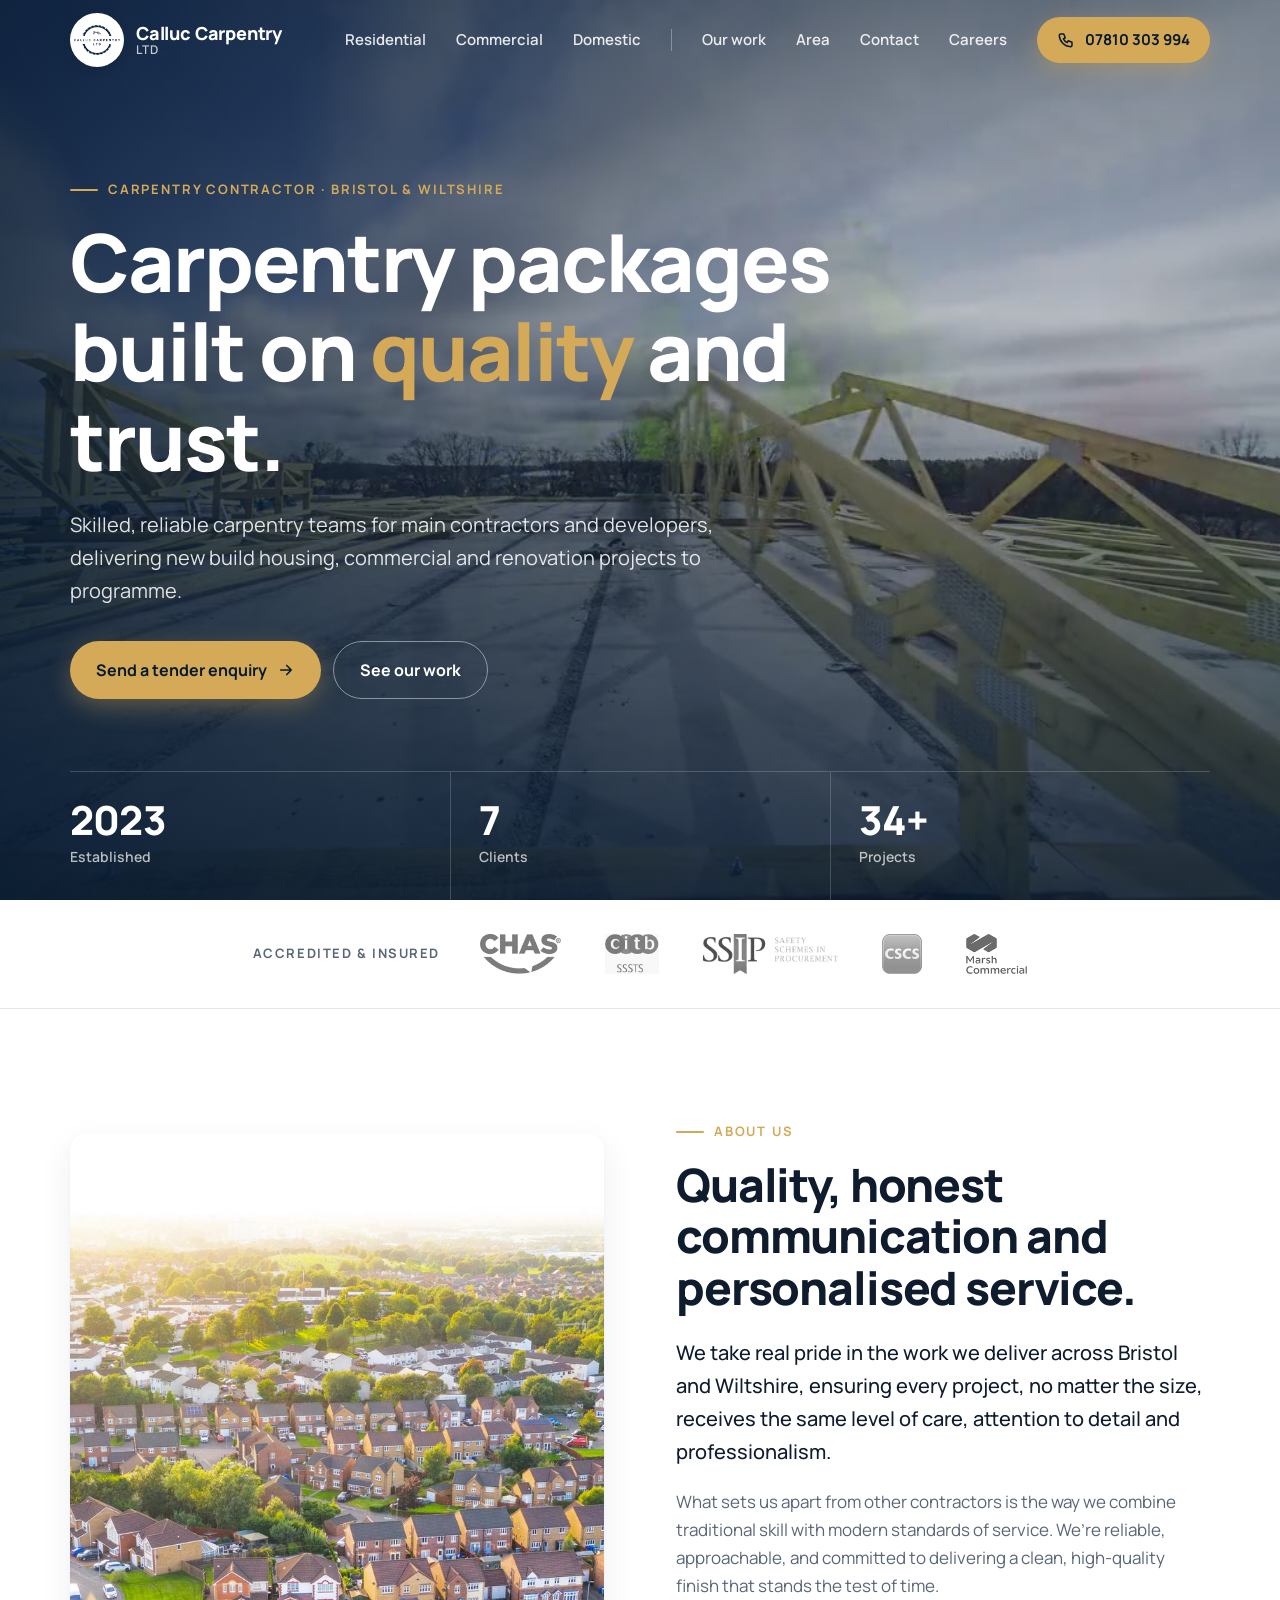
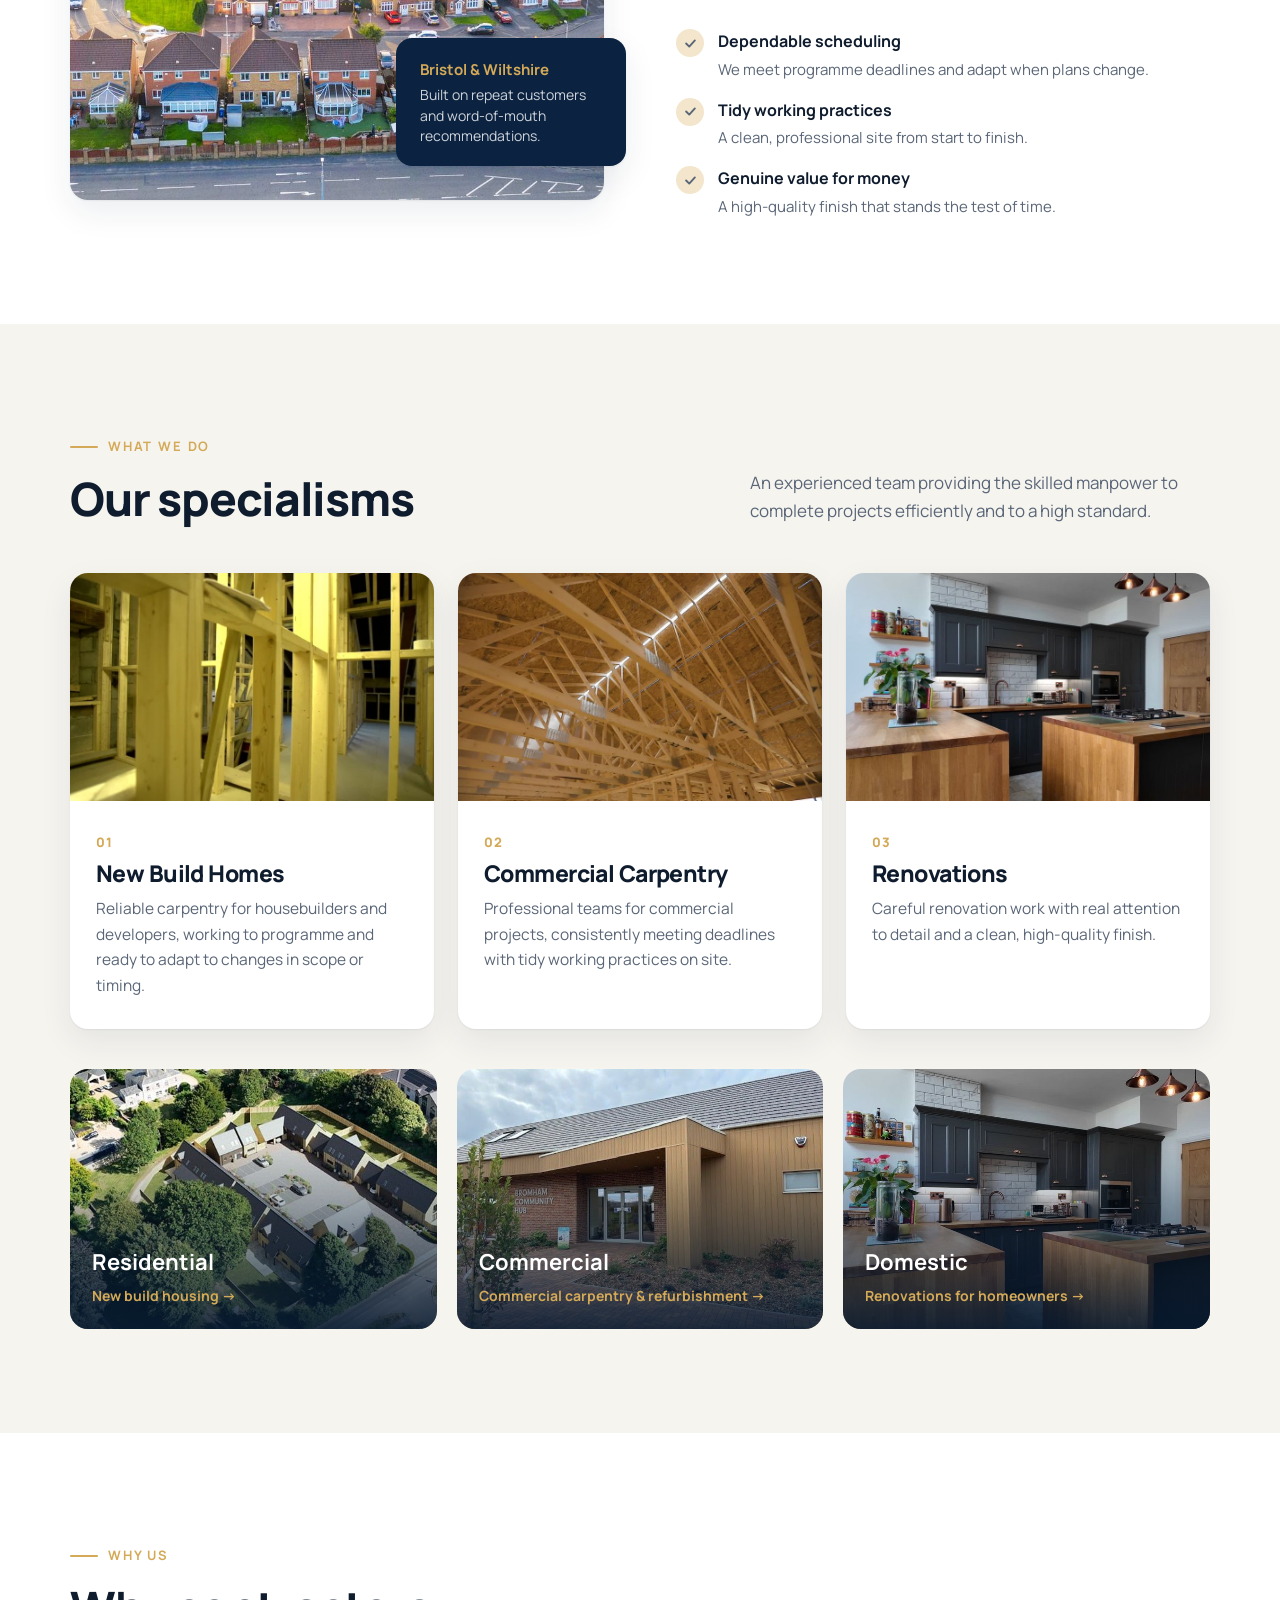
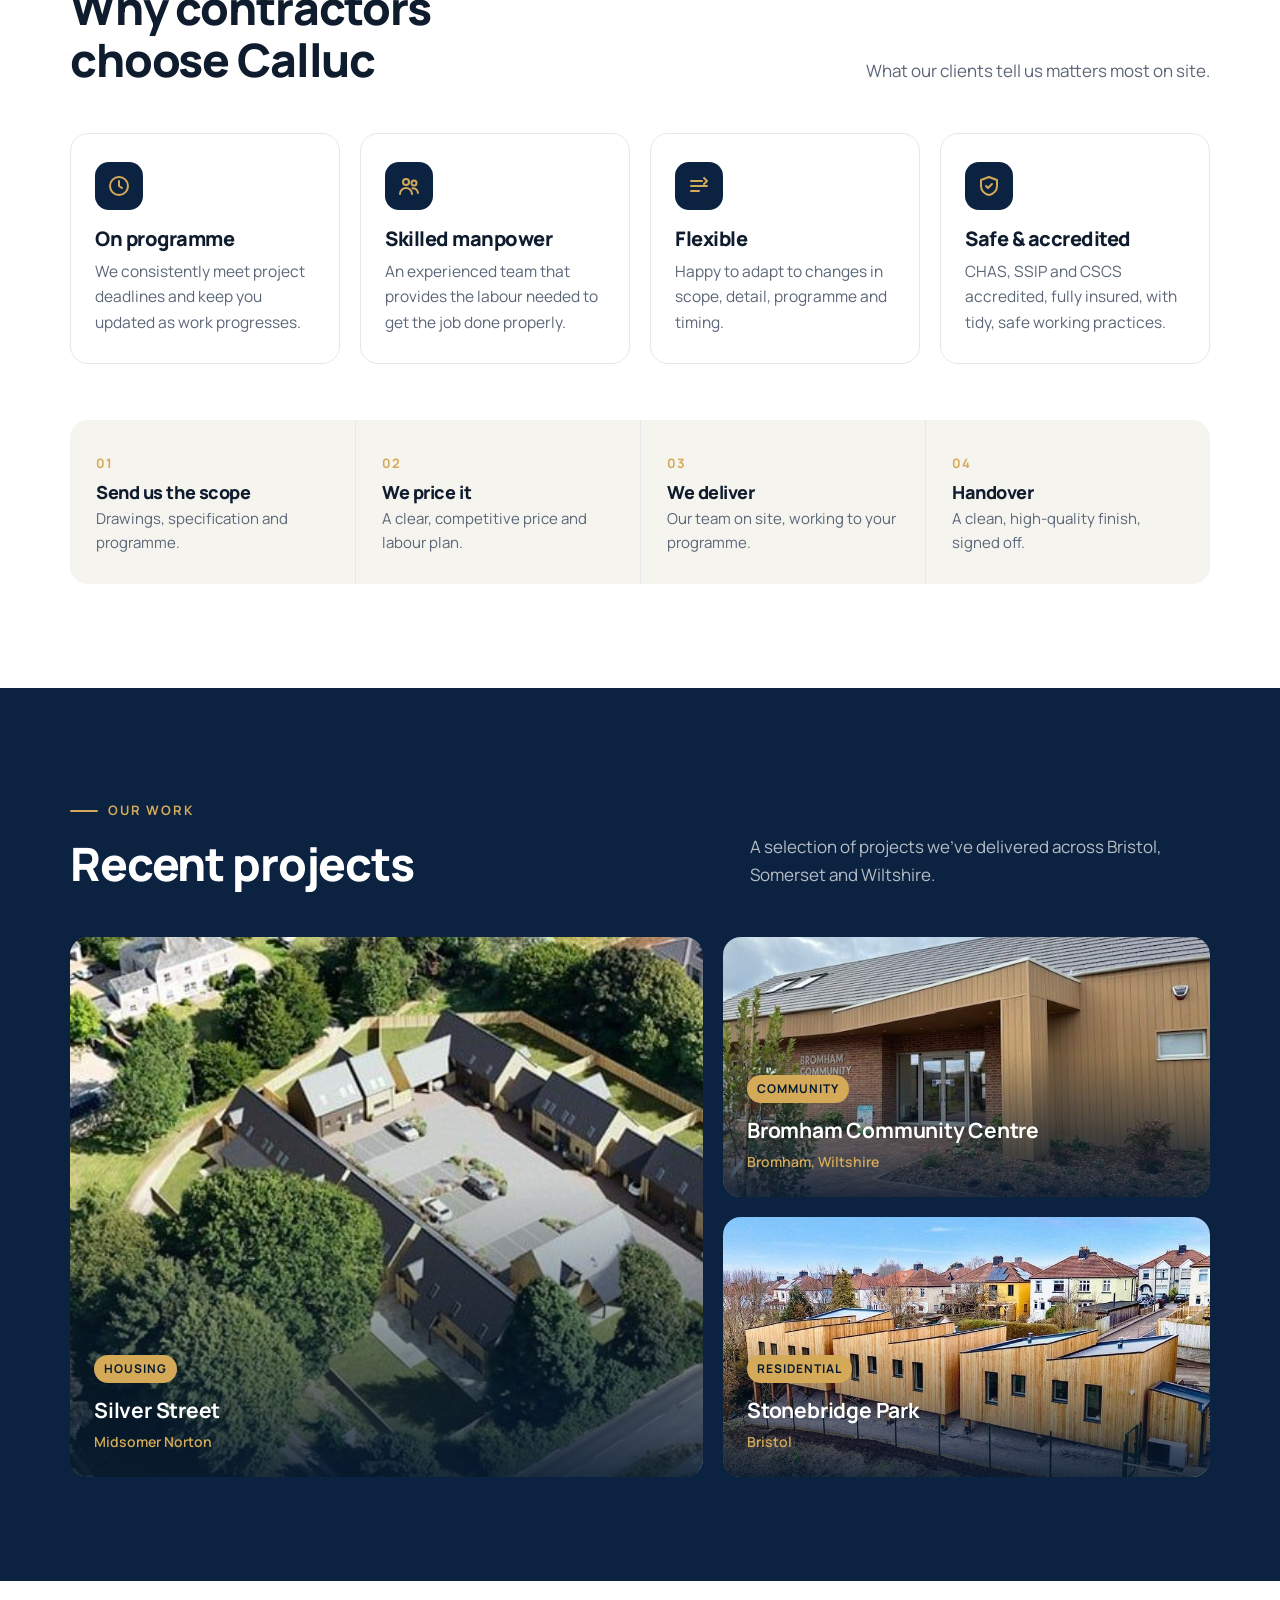
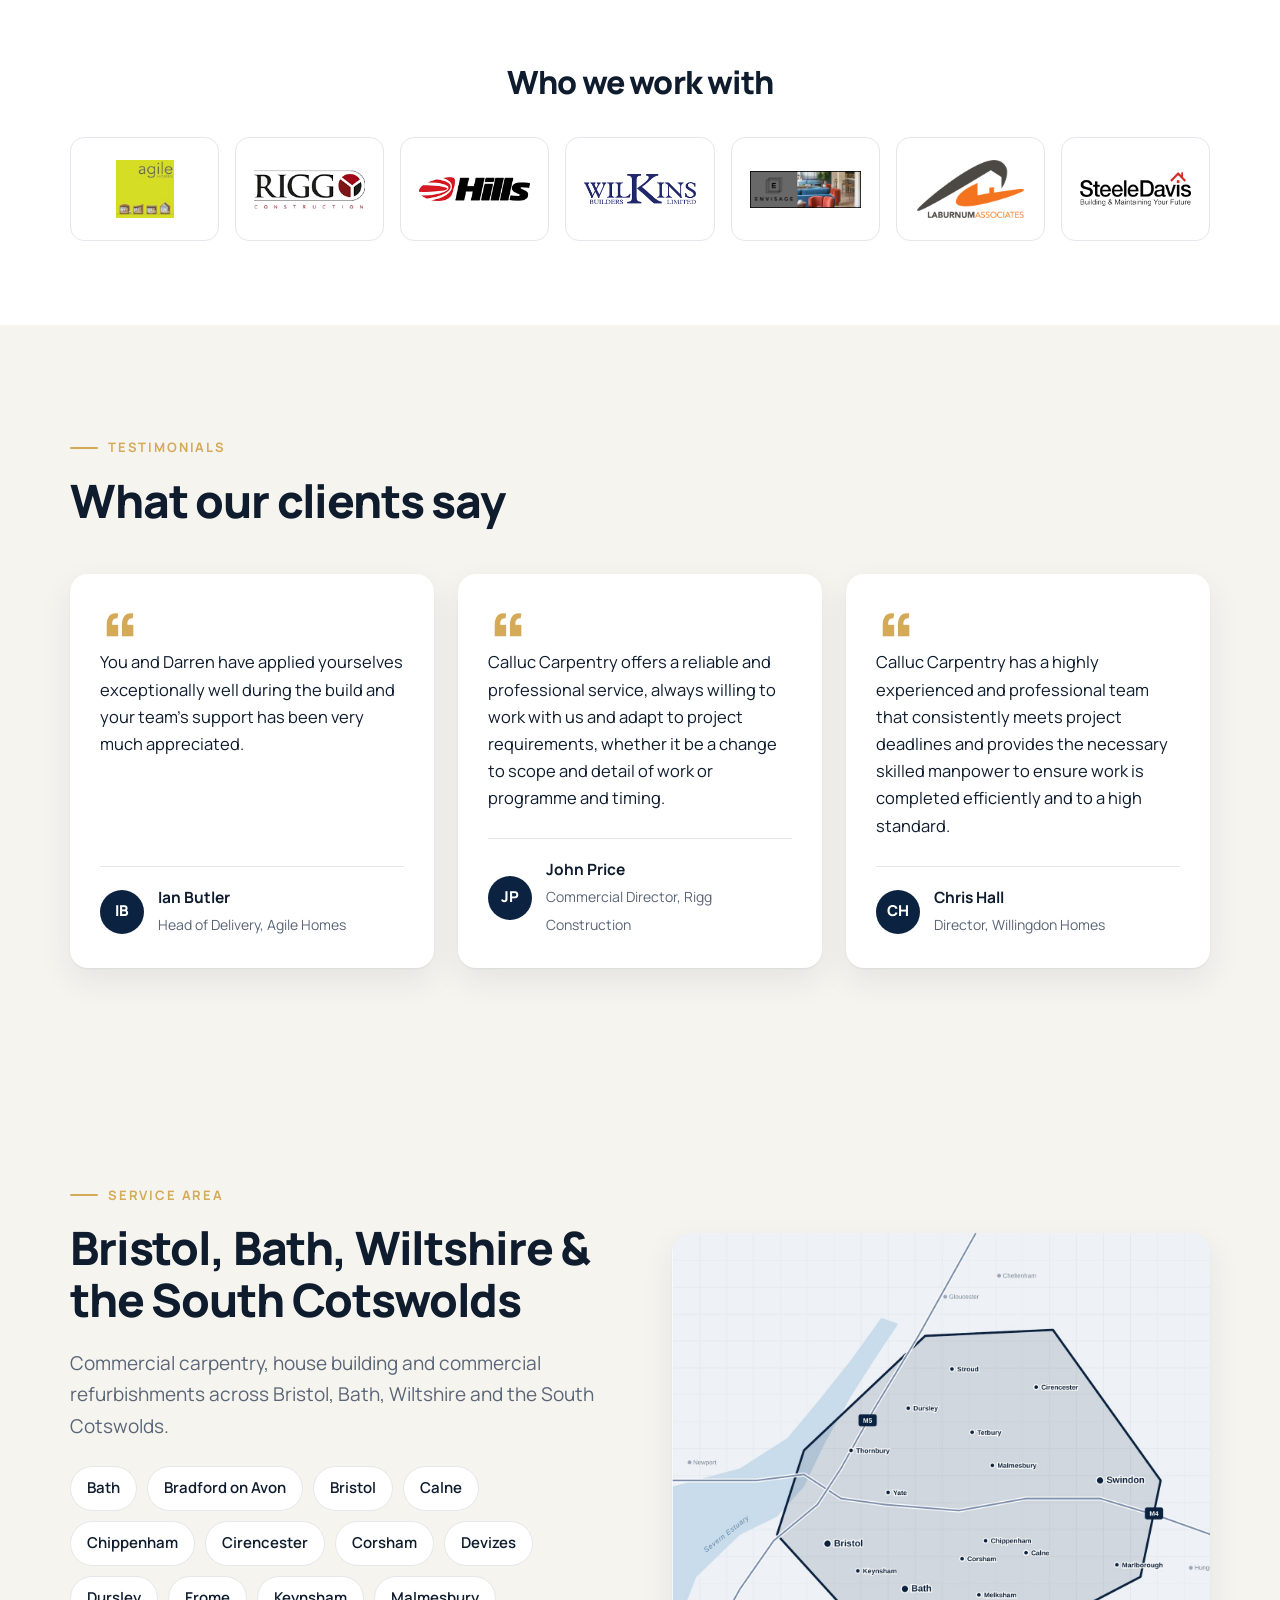
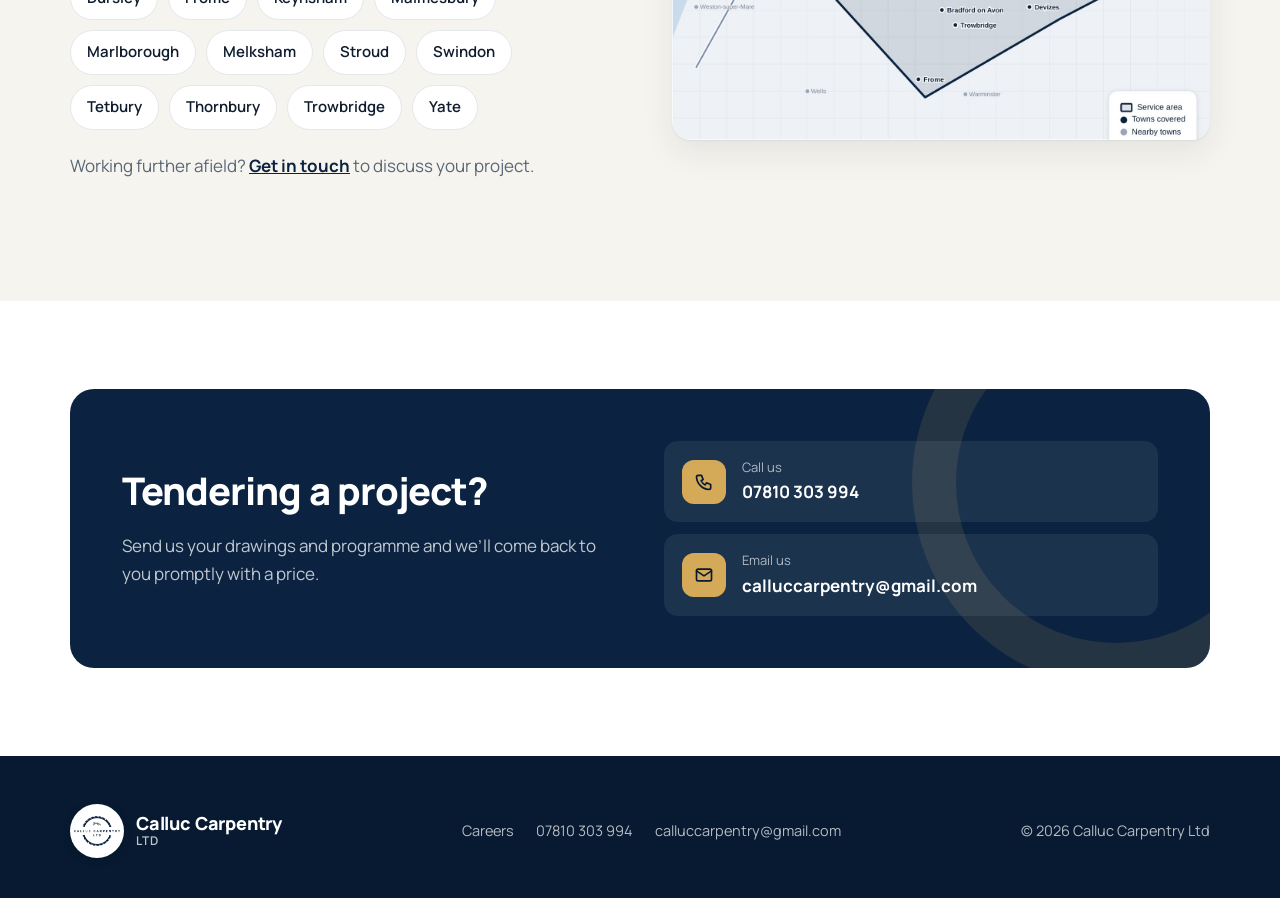
==== preview/index.html @ 4471f982 "Preview: add Careers tab and page with application form - Careers link in the menu and footer of eve" ====
<!doctype html>
<html lang="en-GB">
<head>
  <meta charset="utf-8">
  <meta name="viewport" content="width=device-width, initial-scale=1">
  <title>Calluc Carpentry Ltd | Carpentry Contractor, Bristol &amp; Wiltshire</title>
  <meta name="description" content="Calluc Carpentry Ltd is a carpentry contractor specialising in new build homes, commercial carpentry and renovations across Bristol and Wiltshire. Call 07810 303 994.">
  <meta name="robots" content="noindex">
  <meta name="theme-color" content="#0b2341">
  <meta property="og:title" content="Calluc Carpentry Ltd | Carpentry Contractor, Bristol &amp; Wiltshire">
  <meta property="og:description" content="Carpentry contractor for new build homes, commercial carpentry and renovations across Bristol and Wiltshire.">
  <meta property="og:type" content="website">
  <meta property="og:image" content="https://www.calluccarpentry.com/icons/icon-512.png">
  <link rel="icon" href="../icons/favicon-32.png" sizes="32x32" type="image/png">
  <link rel="icon" href="../icons/icon-192.png" sizes="192x192" type="image/png">
  <link rel="apple-touch-icon" href="../icons/apple-touch-icon.png">
  <link rel="preconnect" href="https://fonts.googleapis.com">
  <link rel="preconnect" href="https://fonts.gstatic.com" crossorigin>
  <link href="https://fonts.googleapis.com/css2?family=Manrope:wght@400;500;600;700;800&display=swap" rel="stylesheet">
  <link rel="preload" as="image" href="img/hero.jpg">
  <link rel="stylesheet" href="site.css">
</head>
<body>

  <header class="site-header" id="header">
    <div class="wrap">
      <a class="brand" href="index.html" aria-label="Calluc Carpentry Ltd, home">
        <span class="brand-badge"><img src="img/logo.png" alt=""></span>
        <span class="brand-name">Calluc Carpentry<small>Ltd</small></span>
      </a>
      <a class="call-mini" href="tel:+447810303994" aria-label="Call 07810 303 994"><svg viewBox="0 0 24 24" fill="none" stroke="currentColor" stroke-width="2" stroke-linecap="round" stroke-linejoin="round"><path d="M5 4h4l2 5-2.5 1.5a11 11 0 0 0 5 5L15 13l5 2v4a2 2 0 0 1-2 2A16 16 0 0 1 3 6a2 2 0 0 1 2-2"/></svg></a>
      <button class="menu-btn" id="menuBtn" aria-label="Open menu" aria-expanded="false" aria-controls="nav">
        <svg width="26" height="26" viewBox="0 0 24 24" fill="none" stroke="currentColor" stroke-width="2" stroke-linecap="round"><path d="M4 7h16M4 12h16M4 17h16"/></svg>
      </button>
      <nav class="nav" id="nav" aria-label="Main">
        <a class="link tab" href="residential.html">Residential</a>
        <a class="link tab" href="commercial.html">Commercial</a>
        <a class="link tab" href="domestic.html">Domestic</a>
        <span class="sep" aria-hidden="true"></span>
        <a class="link" href="#work">Our work</a>
        <a class="link" href="#area">Area</a>
        <a class="link" href="#contact">Contact</a>
        <a class="link" href="careers.html">Careers</a>
        <a class="btn btn-gold" href="tel:+447810303994"><svg viewBox="0 0 24 24" fill="none" stroke="currentColor" stroke-width="2" stroke-linecap="round" stroke-linejoin="round"><path d="M5 4h4l2 5-2.5 1.5a11 11 0 0 0 5 5L15 13l5 2v4a2 2 0 0 1-2 2A16 16 0 0 1 3 6a2 2 0 0 1 2-2"/></svg>07810 303 994</a>
      </nav>
    </div>
  </header>

  <main id="top">
    <section class="hero" aria-label="Introduction">
      <video autoplay muted loop playsinline preload="metadata" poster="img/hero.jpg" aria-hidden="true" id="heroVideo">
        <source src="img/hero.mp4" type="video/mp4">
      </video>
      <div class="wrap">
        <span class="eyebrow">Carpentry contractor · Bristol &amp; Wiltshire</span>
        <h1>Carpentry packages built on <em>quality</em> and trust.</h1>
        <p>Skilled, reliable carpentry teams for main contractors and developers, delivering new build housing, commercial and renovation projects to programme.</p>
        <div class="hero-actions">
          <a class="btn btn-gold" href="mailto:calluccarpentry@gmail.com?subject=Tender%20enquiry">Send a tender enquiry
            <svg viewBox="0 0 24 24" fill="none" stroke="currentColor" stroke-width="2.2" stroke-linecap="round" stroke-linejoin="round"><path d="M5 12h14M13 6l6 6-6 6"/></svg></a>
          <a class="btn btn-outline" href="#work">See our work</a>
        </div>
        <div class="stats">
          <div class="stat"><b>2023</b><span>Established</span></div>
          <div class="stat"><b>7</b><span>Clients</span></div>
          <div class="stat"><b>34+</b><span>Projects</span></div>
        </div>
      </div>
    </section>

    <div class="accred" aria-label="Accreditations">
      <div class="wrap">
        <span class="accred-label">Accredited &amp; insured</span>
        <div class="accred-logos">
          <img src="img/logo-chas.png" alt="CHAS" loading="lazy">
          <img src="img/logo-citb.png" alt="CITB SSSTS" loading="lazy">
          <img src="img/logo-ssip.png" alt="SSIP" loading="lazy">
          <img src="img/logo-cscs.png" alt="CSCS" loading="lazy">
          <img src="img/logo-marsh.png" alt="Marsh Commercial" loading="lazy">
        </div>
      </div>
    </div>

    <section id="about">
      <div class="wrap about-grid">
        <div class="about-media reveal">
          <img src="img/aerial.jpg" alt="" loading="lazy">
          <div class="about-badge"><b>Bristol &amp; Wiltshire</b><span>Built on repeat customers and word-of-mouth recommendations.</span></div>
        </div>
        <div class="about-text reveal">
          <span class="eyebrow">About us</span>
          <h2>Quality, honest communication and personalised service.</h2>
          <p class="big">We take real pride in the work we deliver across Bristol and Wiltshire, ensuring every project, no matter the size, receives the same level of care, attention to detail and professionalism.</p>
          <p>What sets us apart from other contractors is the way we combine traditional skill with modern standards of service. We’re reliable, approachable, and committed to delivering a clean, high-quality finish that stands the test of time.</p>
          <ul class="values">
            <li><span class="tick"><svg viewBox="0 0 24 24" fill="none" stroke="currentColor" stroke-width="3" stroke-linecap="round" stroke-linejoin="round"><path d="m5 12 5 5 9-10"/></svg></span><div><strong>Dependable scheduling</strong><span>We meet programme deadlines and adapt when plans change.</span></div></li>
            <li><span class="tick"><svg viewBox="0 0 24 24" fill="none" stroke="currentColor" stroke-width="3" stroke-linecap="round" stroke-linejoin="round"><path d="m5 12 5 5 9-10"/></svg></span><div><strong>Tidy working practices</strong><span>A clean, professional site from start to finish.</span></div></li>
            <li><span class="tick"><svg viewBox="0 0 24 24" fill="none" stroke="currentColor" stroke-width="3" stroke-linecap="round" stroke-linejoin="round"><path d="m5 12 5 5 9-10"/></svg></span><div><strong>Genuine value for money</strong><span>A high-quality finish that stands the test of time.</span></div></li>
          </ul>
        </div>
      </div>
    </section>

    <section id="services" class="services">
      <div class="wrap">
        <div class="head-row reveal">
          <div><span class="eyebrow">What we do</span><h2>Our specialisms</h2></div>
          <p>An experienced team providing the skilled manpower to complete projects efficiently and to a high standard.</p>
        </div>
        <div class="cards">
          <article class="card reveal">
            <div class="card-img"><img src="img/new-build.jpg" alt="" loading="lazy"></div>
            <div class="card-body"><span class="card-num">01</span><h3>New Build Homes</h3><p>Reliable carpentry for housebuilders and developers, working to programme and ready to adapt to changes in scope or timing.</p></div>
          </article>
          <article class="card reveal">
            <div class="card-img"><img src="img/commercial.jpg" alt="" loading="lazy"></div>
            <div class="card-body"><span class="card-num">02</span><h3>Commercial Carpentry</h3><p>Professional teams for commercial projects, consistently meeting deadlines with tidy working practices on site.</p></div>
          </article>
          <article class="card reveal">
            <div class="card-img"><img src="img/renovation.jpg" alt="" loading="lazy"></div>
            <div class="card-body"><span class="card-num">03</span><h3>Renovations</h3><p>Careful renovation work with real attention to detail and a clean, high-quality finish.</p></div>
          </article>
        </div>

        <div class="sector-cards">
          <a class="sector-card reveal" href="residential.html"><img src="img/silver-street.jpg" alt="" loading="lazy"><div><b>Residential</b><span>New build housing →</span></div></a>
          <a class="sector-card reveal" href="commercial.html"><img src="img/bromham.jpg" alt="" loading="lazy"><div><b>Commercial</b><span>Commercial carpentry &amp; refurbishment →</span></div></a>
          <a class="sector-card reveal" href="domestic.html"><img src="img/renovation.jpg" alt="" loading="lazy"><div><b>Domestic</b><span>Renovations for homeowners →</span></div></a>
        </div>
      </div>
    </section>

    <section id="why" class="why">
      <div class="wrap">
        <div class="head-row reveal">
          <div><span class="eyebrow">Why us</span><h2>Why contractors choose Calluc</h2></div>
          <p>What our clients tell us matters most on site.</p>
        </div>
        <div class="why-grid">
          <div class="why-item reveal"><span class="why-ico"><svg viewBox="0 0 24 24" fill="none" stroke="currentColor" stroke-width="2" stroke-linecap="round" stroke-linejoin="round"><circle cx="12" cy="12" r="9"/><path d="M12 7v5l3 2"/></svg></span><h3>On programme</h3><p>We consistently meet project deadlines and keep you updated as work progresses.</p></div>
          <div class="why-item reveal"><span class="why-ico"><svg viewBox="0 0 24 24" fill="none" stroke="currentColor" stroke-width="2" stroke-linecap="round" stroke-linejoin="round"><circle cx="9" cy="8" r="3"/><path d="M3 20a6 6 0 0 1 12 0"/><circle cx="17" cy="9" r="2.5"/><path d="M15.5 14.2A5 5 0 0 1 21 19"/></svg></span><h3>Skilled manpower</h3><p>An experienced team that provides the labour needed to get the job done properly.</p></div>
          <div class="why-item reveal"><span class="why-ico"><svg viewBox="0 0 24 24" fill="none" stroke="currentColor" stroke-width="2" stroke-linecap="round" stroke-linejoin="round"><path d="M4 7h11M4 12h16M4 17h8"/><path d="m17 4 3 3-3 3"/></svg></span><h3>Flexible</h3><p>Happy to adapt to changes in scope, detail, programme and timing.</p></div>
          <div class="why-item reveal"><span class="why-ico"><svg viewBox="0 0 24 24" fill="none" stroke="currentColor" stroke-width="2" stroke-linecap="round" stroke-linejoin="round"><path d="M12 3 4 6v6c0 4.5 3.4 8.2 8 9 4.6-.8 8-4.5 8-9V6z"/><path d="m9 12 2 2 4-4"/></svg></span><h3>Safe &amp; accredited</h3><p>CHAS, SSIP and CSCS accredited, fully insured, with tidy, safe working practices.</p></div>
        </div>
        <div class="steps reveal">
          <div class="step"><b>01</b><h3>Send us the scope</h3><p>Drawings, specification and programme.</p></div>
          <div class="step"><b>02</b><h3>We price it</h3><p>A clear, competitive price and labour plan.</p></div>
          <div class="step"><b>03</b><h3>We deliver</h3><p>Our team on site, working to your programme.</p></div>
          <div class="step"><b>04</b><h3>Handover</h3><p>A clean, high-quality finish, signed off.</p></div>
        </div>
      </div>
    </section>

    <section id="work" class="work">
      <div class="wrap">
        <div class="head-row reveal">
          <div><span class="eyebrow">Our work</span><h2>Recent projects</h2></div>
          <p>A selection of projects we’ve delivered across Bristol, Somerset and Wiltshire.</p>
        </div>
        <div class="projects">
          <figure class="project reveal"><img src="img/silver-street.jpg" alt="" loading="lazy"><figcaption><em class="tag">Housing</em><b>Silver Street</b><span>Midsomer Norton</span></figcaption></figure>
          <figure class="project reveal"><img src="img/bromham.jpg" alt="" loading="lazy"><figcaption><em class="tag">Community</em><b>Bromham Community Centre</b><span>Bromham, Wiltshire</span></figcaption></figure>
          <figure class="project reveal"><img src="img/stonebridge.jpg" alt="" loading="lazy"><figcaption><em class="tag">Residential</em><b>Stonebridge Park</b><span>Bristol</span></figcaption></figure>
        </div>
      </div>
    </section>

    <section class="clients" aria-labelledby="clients-h">
      <div class="wrap">
        <h2 id="clients-h" class="reveal">Who we work with</h2>
        <div class="client-grid reveal">
          <div class="client"><img src="img/logo-agile.png" alt="Agile Homes" loading="lazy"></div>
          <div class="client"><img src="img/logo-rigg.png" alt="Rigg Construction" loading="lazy"></div>
          <div class="client"><img src="img/logo-hills.png" alt="Hills" loading="lazy"></div>
          <div class="client"><img src="img/logo-wilkins.png" alt="Wilkins Builders" loading="lazy"></div>
          <div class="client"><img src="img/logo-envisage.png" alt="Envisage" loading="lazy"></div>
          <div class="client"><img src="img/logo-laburnum.png" alt="Laburnum Associates" loading="lazy"></div>
          <div class="client"><img src="img/logo-steeledavis.png" alt="SteeleDavis" loading="lazy"></div>
        </div>
      </div>
    </section>

    <section id="testimonials" class="testimonials">
      <div class="wrap">
        <div class="head-row reveal">
          <div><span class="eyebrow">Testimonials</span><h2>What our clients say</h2></div>
        </div>
        <div class="quotes">
          <figure class="quote reveal">
            <blockquote>You and Darren have applied yourselves exceptionally well during the build and your team’s support has been very much appreciated.</blockquote>
            <figcaption><span class="avatar">IB</span><div><b>Ian Butler</b><span>Head of Delivery, Agile Homes</span></div></figcaption>
          </figure>
          <figure class="quote reveal">
            <blockquote>Calluc Carpentry offers a reliable and professional service, always willing to work with us and adapt to project requirements, whether it be a change to scope and detail of work or programme and timing.</blockquote>
            <figcaption><span class="avatar">JP</span><div><b>John Price</b><span>Commercial Director, Rigg Construction</span></div></figcaption>
          </figure>
          <figure class="quote reveal">
            <blockquote>Calluc Carpentry has a highly experienced and professional team that consistently meets project deadlines and provides the necessary skilled manpower to ensure work is completed efficiently and to a high standard.</blockquote>
            <figcaption><span class="avatar">CH</span><div><b>Chris Hall</b><span>Director, Willingdon Homes</span></div></figcaption>
          </figure>
        </div>
      </div>
    </section>

    <section id="area" class="area">
      <div class="wrap area-grid">
        <div class="reveal">
          <span class="eyebrow">Service area</span>
          <h2>Bristol, Bath, Wiltshire &amp; the South Cotswolds</h2>
          <p class="lead">Commercial carpentry, house building and commercial refurbishments across Bristol, Bath, Wiltshire and the South Cotswolds.</p>
          <div class="towns">
            <span>Bath</span><span>Bradford on Avon</span><span>Bristol</span><span>Calne</span><span>Chippenham</span><span>Cirencester</span><span>Corsham</span><span>Devizes</span><span>Dursley</span><span>Frome</span><span>Keynsham</span><span>Malmesbury</span><span>Marlborough</span><span>Melksham</span><span>Stroud</span><span>Swindon</span><span>Tetbury</span><span>Thornbury</span><span>Trowbridge</span><span>Yate</span>
          </div>
          <p class="afield">Working further afield? <a href="#contact">Get in touch</a> to discuss your project.</p>
        </div>
        <figure class="area-map reveal">
          <img src="img/service-area-map.jpg" alt="Map of the Calluc Carpentry service area, covering Bristol, Bath, Swindon, Stroud, Cirencester, Chippenham, Trowbridge, Frome and the towns in between" loading="lazy" width="1400" height="1320">
        </figure>
      </div>
    </section>

    <section id="contact" class="contact">
      <div class="wrap">
        <div class="contact-card contact-wide reveal">
          <h3>Tendering a project?</h3>
          <p>Send us your drawings and programme and we’ll come back to you promptly with a price.</p>
          <ul class="contact-list">
            <li><a href="tel:+447810303994"><span class="ico"><svg viewBox="0 0 24 24" fill="none" stroke="currentColor" stroke-width="2" stroke-linecap="round" stroke-linejoin="round"><path d="M5 4h4l2 5-2.5 1.5a11 11 0 0 0 5 5L15 13l5 2v4a2 2 0 0 1-2 2A16 16 0 0 1 3 6a2 2 0 0 1 2-2"/></svg></span><span><small>Call us</small><b>07810 303 994</b></span></a></li>
            <li><a href="mailto:calluccarpentry@gmail.com?subject=Tender%20enquiry"><span class="ico"><svg viewBox="0 0 24 24" fill="none" stroke="currentColor" stroke-width="2" stroke-linecap="round" stroke-linejoin="round"><rect x="3" y="5" width="18" height="14" rx="2"/><path d="m3 7 9 6 9-6"/></svg></span><span><small>Email us</small><b>calluccarpentry@gmail.com</b></span></a></li>
          </ul>
        </div>
      </div>
    </section>
  </main>

  <footer>
    <div class="wrap">
      <a class="brand" href="#top"><span class="brand-badge"><img src="img/logo.png" alt=""></span><span class="brand-name">Calluc Carpentry<small>Ltd</small></span></a>
      <div class="foot-links">
        <a href="careers.html">Careers</a>
        <a href="tel:+447810303994">07810 303 994</a>
        <a href="mailto:calluccarpentry@gmail.com">calluccarpentry@gmail.com</a>
      </div>
      <span>© <span id="yr">2026</span> Calluc Carpentry Ltd</span>
    </div>
  </footer>

  <div class="mobile-bar" id="mobileBar">
    <a class="btn btn-gold" href="tel:+447810303994">Call us</a>
    <a class="btn btn-navy" href="mailto:calluccarpentry@gmail.com?subject=Project%20enquiry">Email us</a>
  </div>

  <script src="site.js"></script>
</body>
</html>
---- preview/site.css ----
:root {
  --navy: #0b2341;
  --navy-2: #12325a;
  --navy-deep: #071a31;
  --gold: #d4a957;
  --gold-soft: #f3e6cc;
  --ink: #0f1c2e;
  --muted: #5a6677;
  --line: #e4e7ec;
  --bg: #ffffff;
  --bg-soft: #f6f4ef;
  --radius: 18px;
  --wrap: 1180px;
  --shadow: 0 1px 2px rgba(11,35,65,.06), 0 12px 32px rgba(11,35,65,.08);
}
* { box-sizing: border-box; }
html { scroll-behavior: smooth; scroll-padding-top: 84px; }
body {
  margin: 0; background: var(--bg); color: var(--ink);
  font: 17px/1.65 Manrope, system-ui, -apple-system, "Segoe UI", Roboto, sans-serif;
  -webkit-font-smoothing: antialiased;
}
img, video { max-width: 100%; display: block; }
a { color: inherit; }
h1, h2, h3 { line-height: 1.12; letter-spacing: -.025em; margin: 0 0 .5em; font-weight: 800; }
h2 { font-size: clamp(30px, 4.2vw, 46px); }
p { margin: 0 0 1em; }
.wrap { max-width: var(--wrap); margin: 0 auto; padding: 0 20px; }
.eyebrow { display: inline-flex; align-items: center; gap: 10px; font-size: 13px; font-weight: 700; letter-spacing: .14em; text-transform: uppercase; color: var(--gold); margin-bottom: 16px; }
.eyebrow::before { content: ""; width: 28px; height: 2px; background: currentColor; border-radius: 2px; }
section { padding: 104px 0; }
.lead { font-size: 19px; color: var(--muted); max-width: 60ch; }

.btn { display: inline-flex; align-items: center; gap: 10px; padding: 15px 26px; border-radius: 999px; font-weight: 700; font-size: 16px; text-decoration: none; transition: transform .15s ease, background .15s ease, box-shadow .15s ease; white-space: nowrap; }
.btn:hover { transform: translateY(-2px); }
.btn-gold { background: var(--gold); color: var(--navy-deep); box-shadow: 0 8px 24px rgba(212,169,87,.35); }
.btn-gold:hover { background: #e0b766; }
.btn-outline { color: #fff; border: 1.5px solid rgba(255,255,255,.45); }
.btn-outline:hover { background: rgba(255,255,255,.1); }
.btn-navy { background: var(--navy); color: #fff; }
.btn-navy:hover { background: var(--navy-2); }
.btn svg { width: 18px; height: 18px; flex: none; }

/* Header */
.site-header { position: fixed; inset: 0 0 auto; z-index: 50; transition: background .25s ease, box-shadow .25s ease; }
.site-header .wrap { display: flex; align-items: center; justify-content: space-between; gap: 20px; height: 80px; }
.brand { display: flex; align-items: center; gap: 12px; text-decoration: none; }
.brand-badge { width: 54px; height: 54px; border-radius: 50%; background: #fff; display: grid; place-items: center; box-shadow: 0 2px 10px rgba(0,0,0,.12); flex: none; }
.brand-badge img { width: 46px; }
.brand-name { font-weight: 800; font-size: 18px; letter-spacing: -.01em; color: #fff; line-height: 1.1; transition: color .25s; }
.brand-name small { display: block; font-size: 12px; font-weight: 600; letter-spacing: .08em; text-transform: uppercase; opacity: .75; }
.nav { display: flex; align-items: center; gap: 30px; }
.nav a.link { color: rgba(255,255,255,.88); text-decoration: none; font-weight: 600; font-size: 15px; transition: color .2s; }
.nav a.link:hover { color: var(--gold); }
.nav .btn { padding: 11px 20px; font-size: 15px; }
.site-header.scrolled { background: rgba(255,255,255,.96); backdrop-filter: blur(10px); box-shadow: 0 1px 0 var(--line), 0 6px 24px rgba(11,35,65,.06); }
.site-header.scrolled .brand-name { color: var(--navy); }
.site-header.scrolled .nav a.link { color: var(--ink); }
.site-header.scrolled .nav a.link:hover { color: var(--gold); }
.site-header.scrolled .brand-badge { box-shadow: none; border: 1px solid var(--line); }
.menu-btn { display: none; background: none; border: 0; padding: 8px; color: #fff; cursor: pointer; }
.site-header.scrolled .menu-btn { color: var(--navy); }
.call-mini { display: none; }
@media (max-width: 900px) {
  .nav { position: fixed; inset: 80px 0 auto; flex-direction: column; align-items: stretch; gap: 0; background: #fff; padding: 8px 20px 24px; box-shadow: 0 20px 40px rgba(11,35,65,.15); transform: translateY(-12px); opacity: 0; pointer-events: none; transition: .2s ease; }
  .nav.open { transform: none; opacity: 1; pointer-events: auto; }
  .nav a.link { color: var(--ink) !important; padding: 14px 0; border-bottom: 1px solid var(--line); font-size: 17px; }
  .nav .btn { margin-top: 16px; justify-content: center; }
  .menu-btn { display: block; }
  .call-mini { display: grid; place-items: center; width: 44px; height: 44px; border-radius: 50%; background: var(--gold); color: var(--navy-deep); margin-left: auto; }
  .call-mini svg { width: 20px; height: 20px; }
  .site-header .wrap { gap: 10px; }
}

/* Hero */
.hero { position: relative; min-height: 100svh; display: flex; flex-direction: column; justify-content: flex-end; color: #fff; padding: 140px 0 0; overflow: hidden; background: var(--navy-deep) url(img/hero.jpg) center/cover; }
.hero video { position: absolute; inset: 0; width: 100%; height: 100%; object-fit: cover; }
.hero::after { content: ""; position: absolute; inset: 0; background:
  linear-gradient(180deg, rgba(7,26,49,.55) 0%, rgba(7,26,49,.25) 35%, rgba(7,26,49,.85) 100%),
  linear-gradient(90deg, rgba(7,26,49,.75) 0%, rgba(7,26,49,0) 70%); }
.hero .wrap { position: relative; z-index: 1; width: 100%; }
.hero h1 { font-size: clamp(40px, 6.6vw, 80px); max-width: 15ch; margin-bottom: 22px; }
.hero h1 em { font-style: normal; color: var(--gold); }
.hero p { font-size: clamp(17px, 1.6vw, 20px); color: rgba(255,255,255,.86); max-width: 54ch; }
.hero-actions { display: flex; flex-wrap: wrap; gap: 12px; margin: 34px 0 72px; }
.stats { display: grid; grid-template-columns: repeat(3, 1fr); border-top: 1px solid rgba(255,255,255,.18); }
.stat { padding: 26px 0 30px; }
.stat + .stat { padding-left: 28px; border-left: 1px solid rgba(255,255,255,.18); }
.stat b { display: block; font-size: clamp(28px, 3.6vw, 40px); font-weight: 800; letter-spacing: -.02em; color: #fff; line-height: 1.1; }
.stat span { font-size: 14px; color: rgba(255,255,255,.7); font-weight: 600; }
@media (max-width: 560px) { .stat + .stat { padding-left: 14px; } .hero-actions .btn { flex: 1 1 100%; justify-content: center; } }

/* Accreditations */
.accred { padding: 34px 0; border-bottom: 1px solid var(--line); }
.accred .wrap { display: flex; align-items: center; gap: 40px; flex-wrap: wrap; justify-content: center; }
.accred-label { font-size: 13px; font-weight: 700; letter-spacing: .12em; text-transform: uppercase; color: var(--muted); }
.accred-logos { display: flex; align-items: center; gap: 44px; flex-wrap: wrap; justify-content: center; }
.accred-logos img { height: 40px; width: auto; object-fit: contain; filter: grayscale(1); opacity: .7; transition: .2s; }
.accred-logos img:hover { filter: none; opacity: 1; }
@media (max-width: 560px) { .accred-logos { gap: 26px; } .accred-logos img { height: 32px; } }

/* About */
.about-grid { display: grid; grid-template-columns: 1fr 1fr; gap: 72px; align-items: center; }
.about-media { position: relative; }
.about-media img { border-radius: var(--radius); aspect-ratio: 4/5; object-fit: cover; object-position: 50% 85%; width: 100%; box-shadow: var(--shadow); }
.about-badge { position: absolute; right: -22px; bottom: 34px; background: var(--navy); color: #fff; border-radius: 16px; padding: 20px 24px; box-shadow: var(--shadow); max-width: 230px; }
.about-badge b { display: block; font-size: 15px; color: var(--gold); margin-bottom: 2px; }
.about-badge span { font-size: 14px; color: rgba(255,255,255,.8); line-height: 1.45; display: block; }
.about-text p { color: var(--muted); }
.about-text p.big { font-size: 20px; color: var(--ink); font-weight: 500; }
.values { list-style: none; padding: 0; margin: 28px 0 0; display: grid; gap: 14px; }
.values li { display: flex; gap: 14px; align-items: flex-start; }
.tick { width: 28px; height: 28px; flex: none; border-radius: 50%; background: var(--gold-soft); color: #9a7224; display: grid; place-items: center; margin-top: 1px; }
.tick svg { width: 15px; height: 15px; }
.values strong { display: block; font-size: 16px; }
.values span { color: var(--muted); font-size: 15px; }
@media (max-width: 900px) { .about-grid { grid-template-columns: 1fr; gap: 44px; } .about-media img { aspect-ratio: 4/3; } .about-badge { right: 14px; bottom: 14px; } }

/* Services */
.services { background: var(--bg-soft); }
.head-row { display: flex; justify-content: space-between; align-items: flex-end; gap: 24px; flex-wrap: wrap; margin-bottom: 48px; }
.head-row h2 { margin: 0; max-width: 16ch; }
.head-row p { color: var(--muted); max-width: 46ch; margin: 0; }
.cards { display: grid; grid-template-columns: repeat(3, 1fr); gap: 24px; }
.card { background: #fff; border-radius: var(--radius); overflow: hidden; box-shadow: var(--shadow); display: flex; flex-direction: column; transition: transform .2s ease; }
.card:hover { transform: translateY(-4px); }
.card-img { aspect-ratio: 16/10; overflow: hidden; }
.card-img img { width: 100%; height: 100%; object-fit: cover; transition: transform .5s ease; }
.card:hover .card-img img { transform: scale(1.05); }
.card-body { padding: 26px 26px 30px; }
.card-num { font-size: 13px; font-weight: 800; color: var(--gold); letter-spacing: .1em; }
.card h3 { font-size: 23px; margin: 6px 0 10px; }
.card p { color: var(--muted); font-size: 15.5px; margin: 0; }
@media (max-width: 900px) { .cards { grid-template-columns: 1fr; } }

/* Work */
.work { background: var(--navy); color: #fff; }
.work .head-row p { color: rgba(255,255,255,.7); }
.projects { display: grid; grid-template-columns: 1.3fr 1fr; grid-template-rows: 1fr 1fr; gap: 20px; }
.project { position: relative; border-radius: var(--radius); overflow: hidden; min-height: 260px; }
.project:first-child { grid-row: span 2; min-height: 540px; }
.project img { position: absolute; inset: 0; width: 100%; height: 100%; object-fit: cover; transition: transform .6s ease; }
.project:hover img { transform: scale(1.04); }
.project::after { content: ""; position: absolute; inset: 0; background: linear-gradient(180deg, transparent 45%, rgba(7,26,49,.88)); }
.project figcaption { position: absolute; left: 24px; right: 24px; bottom: 22px; z-index: 1; }
.project figcaption b { display: block; font-size: 21px; letter-spacing: -.01em; }
.project figcaption span { font-size: 14px; color: var(--gold); font-weight: 600; }
figure { margin: 0; }
@media (max-width: 800px) { .projects { grid-template-columns: 1fr; grid-template-rows: none; } .project, .project:first-child { grid-row: auto; min-height: 280px; } }

/* Clients */
.clients { padding: 84px 0; }
.clients h2 { text-align: center; font-size: clamp(24px, 3vw, 32px); margin-bottom: 36px; }
.client-grid { display: grid; grid-template-columns: repeat(7, 1fr); gap: 16px; }
.client { border: 1px solid var(--line); border-radius: 14px; height: 104px; display: grid; place-items: center; padding: 18px; background: #fff; }
.client img { max-height: 58px; max-width: 100%; width: auto; object-fit: contain; }
@media (max-width: 1000px) { .client-grid { grid-template-columns: repeat(4, 1fr); } }
@media (max-width: 560px) { .client-grid { grid-template-columns: repeat(2, 1fr); } }

/* Testimonials */
.testimonials { background: var(--bg-soft); }
.quotes { display: grid; grid-template-columns: repeat(3, 1fr); gap: 24px; }
.quote { background: #fff; border-radius: var(--radius); padding: 34px 30px 30px; box-shadow: var(--shadow); display: flex; flex-direction: column; position: relative; }
.quote::before { content: "\201C"; font-size: 84px; line-height: .8; height: 40px; color: var(--gold); font-weight: 800; }
.quote blockquote { margin: 0 0 26px; font-size: 16.5px; line-height: 1.65; flex: 1; }
.quote figcaption { border-top: 1px solid var(--line); padding-top: 18px; display: flex; gap: 14px; align-items: center; }
.avatar { width: 44px; height: 44px; border-radius: 50%; background: var(--navy); color: #fff; display: grid; place-items: center; font-weight: 800; font-size: 15px; flex: none; }
.quote figcaption b { display: block; font-size: 15.5px; }
.quote figcaption div span { font-size: 14px; color: var(--muted); }
@media (max-width: 900px) { .quotes { grid-template-columns: 1fr; } }

/* Area + contact */
.area-grid { display: grid; grid-template-columns: 1fr 1fr; gap: 64px; align-items: center; }
.towns { display: flex; flex-wrap: wrap; gap: 10px; margin-top: 24px; }
.towns span { padding: 9px 16px; border-radius: 999px; background: var(--bg-soft); border: 1px solid var(--line); font-weight: 600; font-size: 15px; }
.contact-card { background: var(--navy); color: #fff; border-radius: 24px; padding: 44px 40px; position: relative; overflow: hidden; }
.contact-card::after { content: ""; position: absolute; width: 320px; height: 320px; right: -110px; top: -110px; border-radius: 50%; border: 44px solid rgba(212,169,87,.12); }
.contact-card h3 { font-size: 30px; margin-bottom: 10px; }
.contact-card > p { color: rgba(255,255,255,.75); }
.contact-list { list-style: none; padding: 0; margin: 26px 0 0; display: grid; gap: 12px; position: relative; z-index: 1; }
.contact-list a { display: flex; align-items: center; gap: 16px; padding: 16px 18px; border-radius: 14px; background: rgba(255,255,255,.07); text-decoration: none; transition: background .2s; }
.contact-list a:hover { background: rgba(255,255,255,.13); }
.contact-list .ico { width: 44px; height: 44px; border-radius: 12px; background: var(--gold); color: var(--navy-deep); display: grid; place-items: center; flex: none; }
.contact-list .ico svg { width: 20px; height: 20px; }
.contact-list small { display: block; font-size: 13px; color: rgba(255,255,255,.65); }
.contact-list b { font-size: 17px; word-break: break-word; }
@media (max-width: 900px) { .area-grid { grid-template-columns: 1fr; gap: 44px; } .contact-card { padding: 34px 22px; } }

.area { background: var(--bg-soft); }
.towns span { background: #fff; }
.afield { margin-top: 22px; color: var(--muted); }
.afield a { color: var(--navy); font-weight: 700; }
.area-map img { width: 100%; height: auto; border-radius: var(--radius); box-shadow: var(--shadow); background: #eef1f6; }
.contact { padding: 88px 0; }
.contact-wide { display: grid; grid-template-columns: 1fr 1fr; gap: 20px 48px; align-items: center; padding: 52px; }
.contact-wide > h3 { grid-column: 1; grid-row: 1; align-self: end; margin: 0; }
.contact-wide > p { grid-column: 1; grid-row: 2; align-self: start; margin: 0; }
.contact-wide .contact-list { margin: 0; grid-row: 1 / span 2; grid-column: 2; }
.contact-wide h3 { font-size: clamp(28px, 3.4vw, 38px); }
@media (max-width: 900px) { .contact-wide { grid-template-columns: 1fr; padding: 34px 22px; } .contact-wide > h3, .contact-wide > p, .contact-wide .contact-list { grid-column: auto; grid-row: auto; } .contact-wide .contact-list { margin-top: 8px; } }

/* Footer */
footer { background: var(--navy-deep); color: rgba(255,255,255,.7); padding: 48px 0 40px; font-size: 14.5px; }
footer .wrap { display: flex; flex-wrap: wrap; justify-content: space-between; align-items: center; gap: 20px; }
footer .brand-name { color: #fff; }
footer a { text-decoration: none; }
footer a:hover { color: var(--gold); }
.foot-links { display: flex; gap: 22px; flex-wrap: wrap; }

/* Sticky mobile call bar */
.mobile-bar { display: none; }
@media (max-width: 700px) {
  .mobile-bar { display: grid; grid-template-columns: 1fr 1fr; gap: 10px; position: fixed; left: 12px; right: 12px; bottom: 12px; z-index: 40; transform: translateY(140%); transition: transform .3s ease; }
  .mobile-bar.show { transform: none; }
  .mobile-bar .btn { justify-content: center; padding: 14px 10px; box-shadow: 0 10px 30px rgba(7,26,49,.3); }
  footer { padding-bottom: 100px; }
}

/* Why us */
.why-grid { display: grid; grid-template-columns: repeat(4, 1fr); gap: 20px; }
.why-item { border: 1px solid var(--line); border-radius: var(--radius); padding: 28px 24px; background: #fff; }
.why-ico { width: 48px; height: 48px; border-radius: 14px; background: var(--navy); color: var(--gold); display: grid; place-items: center; margin-bottom: 18px; }
.why-ico svg { width: 24px; height: 24px; }
.why-item h3 { font-size: 20px; margin-bottom: 8px; }
.why-item p { color: var(--muted); font-size: 15.5px; margin: 0; }
.steps { margin-top: 56px; display: grid; grid-template-columns: repeat(4, 1fr); background: var(--bg-soft); border-radius: var(--radius); overflow: hidden; }
.step { padding: 28px 26px; position: relative; }
.step + .step { border-left: 1px solid var(--line); }
.step b { font-size: 13px; color: var(--gold); letter-spacing: .1em; }
.step h3 { font-size: 18px; margin: 6px 0 4px; }
.step p { font-size: 15px; color: var(--muted); margin: 0; }
.project .tag { display: inline-block; font-style: normal; font-size: 12px; font-weight: 700; letter-spacing: .08em; text-transform: uppercase; background: var(--gold); color: var(--navy-deep); padding: 4px 10px; border-radius: 999px; margin-bottom: 10px; }
@media (max-width: 1000px) { .why-grid, .steps { grid-template-columns: repeat(2, 1fr); } .step:nth-child(3) { border-left: 0; } .step:nth-child(n+3) { border-top: 1px solid var(--line); } }
@media (max-width: 560px) { .why-grid, .steps { grid-template-columns: 1fr; } .step + .step { border-left: 0; border-top: 1px solid var(--line); } }

/* Reveal */
.reveal { opacity: 0; transform: translateY(24px); transition: opacity .7s ease, transform .7s ease; }
.reveal.in { opacity: 1; transform: none; }
@media (prefers-reduced-motion: reduce) { .reveal { opacity: 1; transform: none; transition: none; } html { scroll-behavior: auto; } }

/* Tabs + sector pages */
.nav a.link[aria-current="page"] { color: var(--gold); }
.nav .tab { font-weight: 700; }
.nav .sep { width: 1px; height: 22px; background: rgba(255,255,255,.3); }
.site-header.scrolled .nav .sep { background: var(--line); }
@media (max-width: 900px) { .nav .sep { display: none; } }
.page-hero { position: relative; min-height: 72svh; display: flex; align-items: flex-end; color: #fff; padding: 150px 0 80px; background: var(--navy-deep) center/cover; }
.page-hero::after { content: ""; position: absolute; inset: 0; background: linear-gradient(180deg, rgba(7,26,49,.6), rgba(7,26,49,.35) 40%, rgba(7,26,49,.9)), linear-gradient(90deg, rgba(7,26,49,.75), rgba(7,26,49,0) 75%); }
.page-hero .wrap { position: relative; z-index: 1; width: 100%; }
.page-hero h1 { font-size: clamp(38px, 5.8vw, 68px); max-width: 16ch; margin-bottom: 18px; }
.page-hero h1 em { font-style: normal; color: var(--gold); }
.page-hero p { font-size: clamp(17px, 1.6vw, 20px); color: rgba(255,255,255,.86); max-width: 56ch; }
.page-hero .hero-actions { margin: 30px 0 0; }
.sector-grid { display: grid; grid-template-columns: 1fr 1fr; gap: 64px; align-items: start; }
.sector-grid .values { margin-top: 0; }
.proj-row { display: grid; grid-template-columns: repeat(2, 1fr); gap: 20px; }
.proj-row.one { grid-template-columns: 1fr; }
.proj-row .project { min-height: 380px; }
.tq { max-width: 860px; }
.sector-cards { display: grid; grid-template-columns: repeat(3, 1fr); gap: 20px; margin-top: 40px; }
.sector-card { display: block; text-decoration: none; border-radius: var(--radius); overflow: hidden; position: relative; min-height: 260px; color: #fff; }
.sector-card img { position: absolute; inset: 0; width: 100%; height: 100%; object-fit: cover; transition: transform .5s ease; }
.sector-card:hover img { transform: scale(1.05); }
.sector-card::after { content: ""; position: absolute; inset: 0; background: linear-gradient(180deg, transparent 30%, rgba(7,26,49,.9)); }
.sector-card div { position: absolute; left: 22px; right: 22px; bottom: 20px; z-index: 1; }
.sector-card b { display: block; font-size: 22px; }
.sector-card span { color: var(--gold); font-weight: 700; font-size: 14px; }
@media (max-width: 900px) { .sector-grid { grid-template-columns: 1fr; gap: 36px; } .proj-row, .sector-cards { grid-template-columns: 1fr; } }

.apply-grid { display: grid; grid-template-columns: 1fr 1.2fr; gap: 56px; align-items: start; }
.apply-form { background: #fff; border-radius: var(--radius); box-shadow: var(--shadow); padding: 34px; display: grid; gap: 16px; }
.apply-form .row2 { display: grid; grid-template-columns: 1fr 1fr; gap: 16px; }
.apply-form label { display: grid; gap: 6px; font-size: 14px; font-weight: 700; color: var(--ink); }
.apply-form input, .apply-form select, .apply-form textarea { font: inherit; font-weight: 500; font-size: 16px; padding: 12px 14px; border: 1px solid var(--line); border-radius: 10px; background: var(--bg-soft); color: var(--ink); width: 100%; }
.apply-form input:focus, .apply-form select:focus, .apply-form textarea:focus { outline: 2px solid var(--gold); outline-offset: 1px; background: #fff; }
.apply-form .btn { justify-self: start; border: 0; cursor: pointer; }
.form-error { color: #b42318; font-weight: 600; margin: 0; }
.note { color: var(--muted); }
.note a { color: var(--navy); font-weight: 700; }
@media (max-width: 900px) { .apply-grid { grid-template-columns: 1fr; gap: 32px; } .apply-form { padding: 24px 18px; } }
@media (max-width: 560px) { .apply-form .row2 { grid-template-columns: 1fr; } .apply-form .btn { justify-self: stretch; justify-content: center; } }
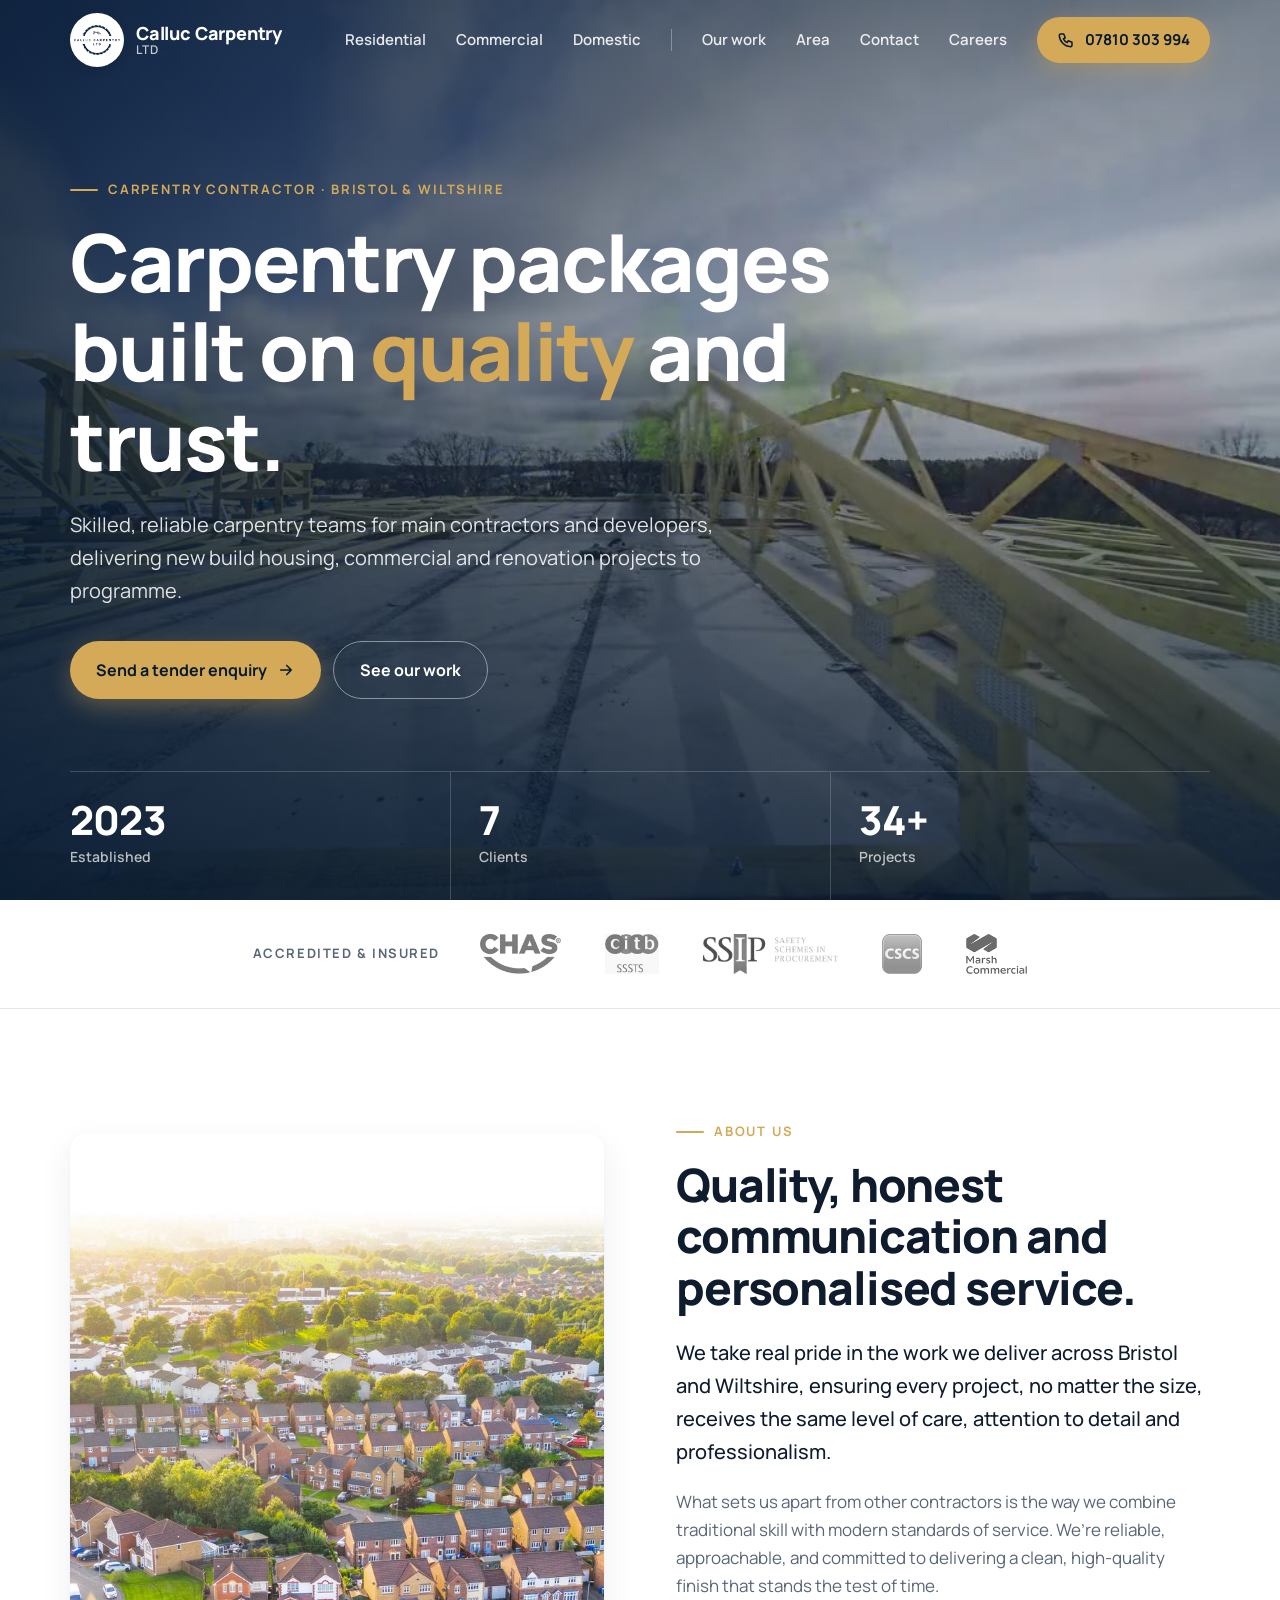
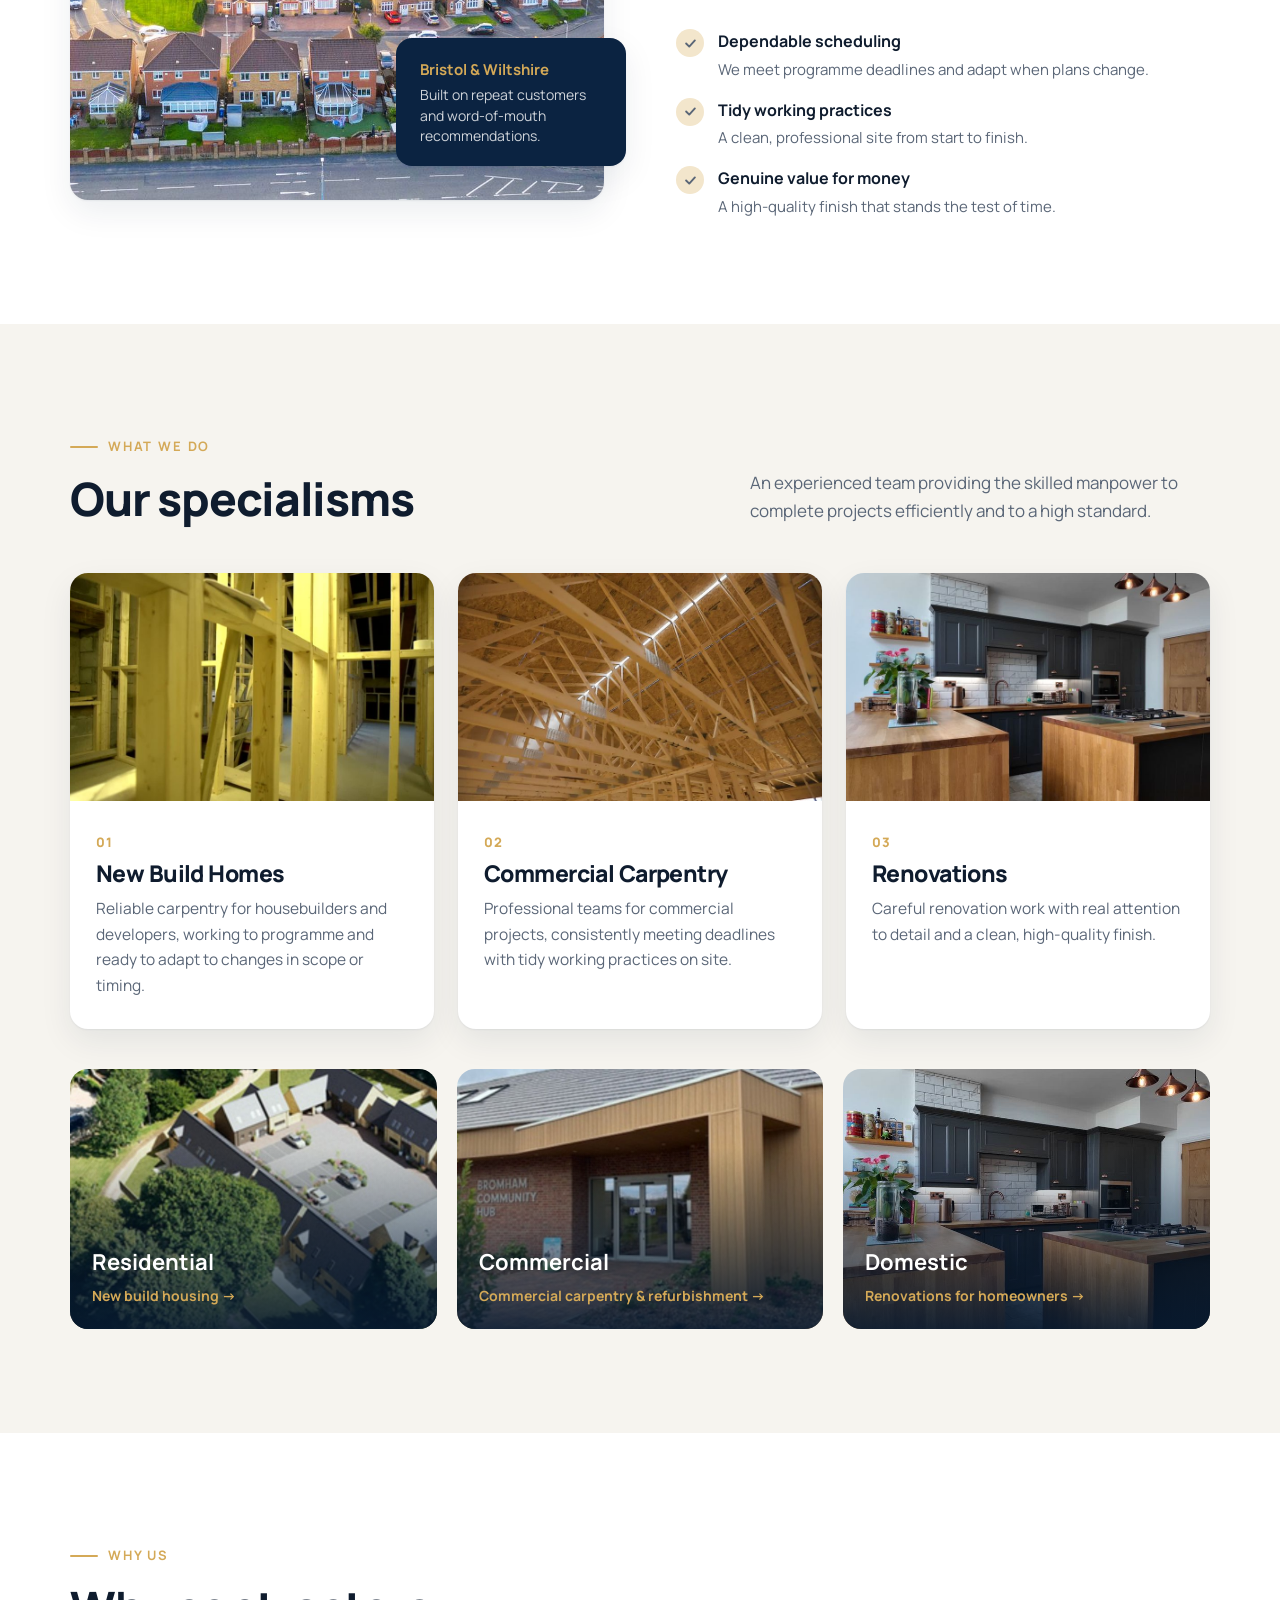
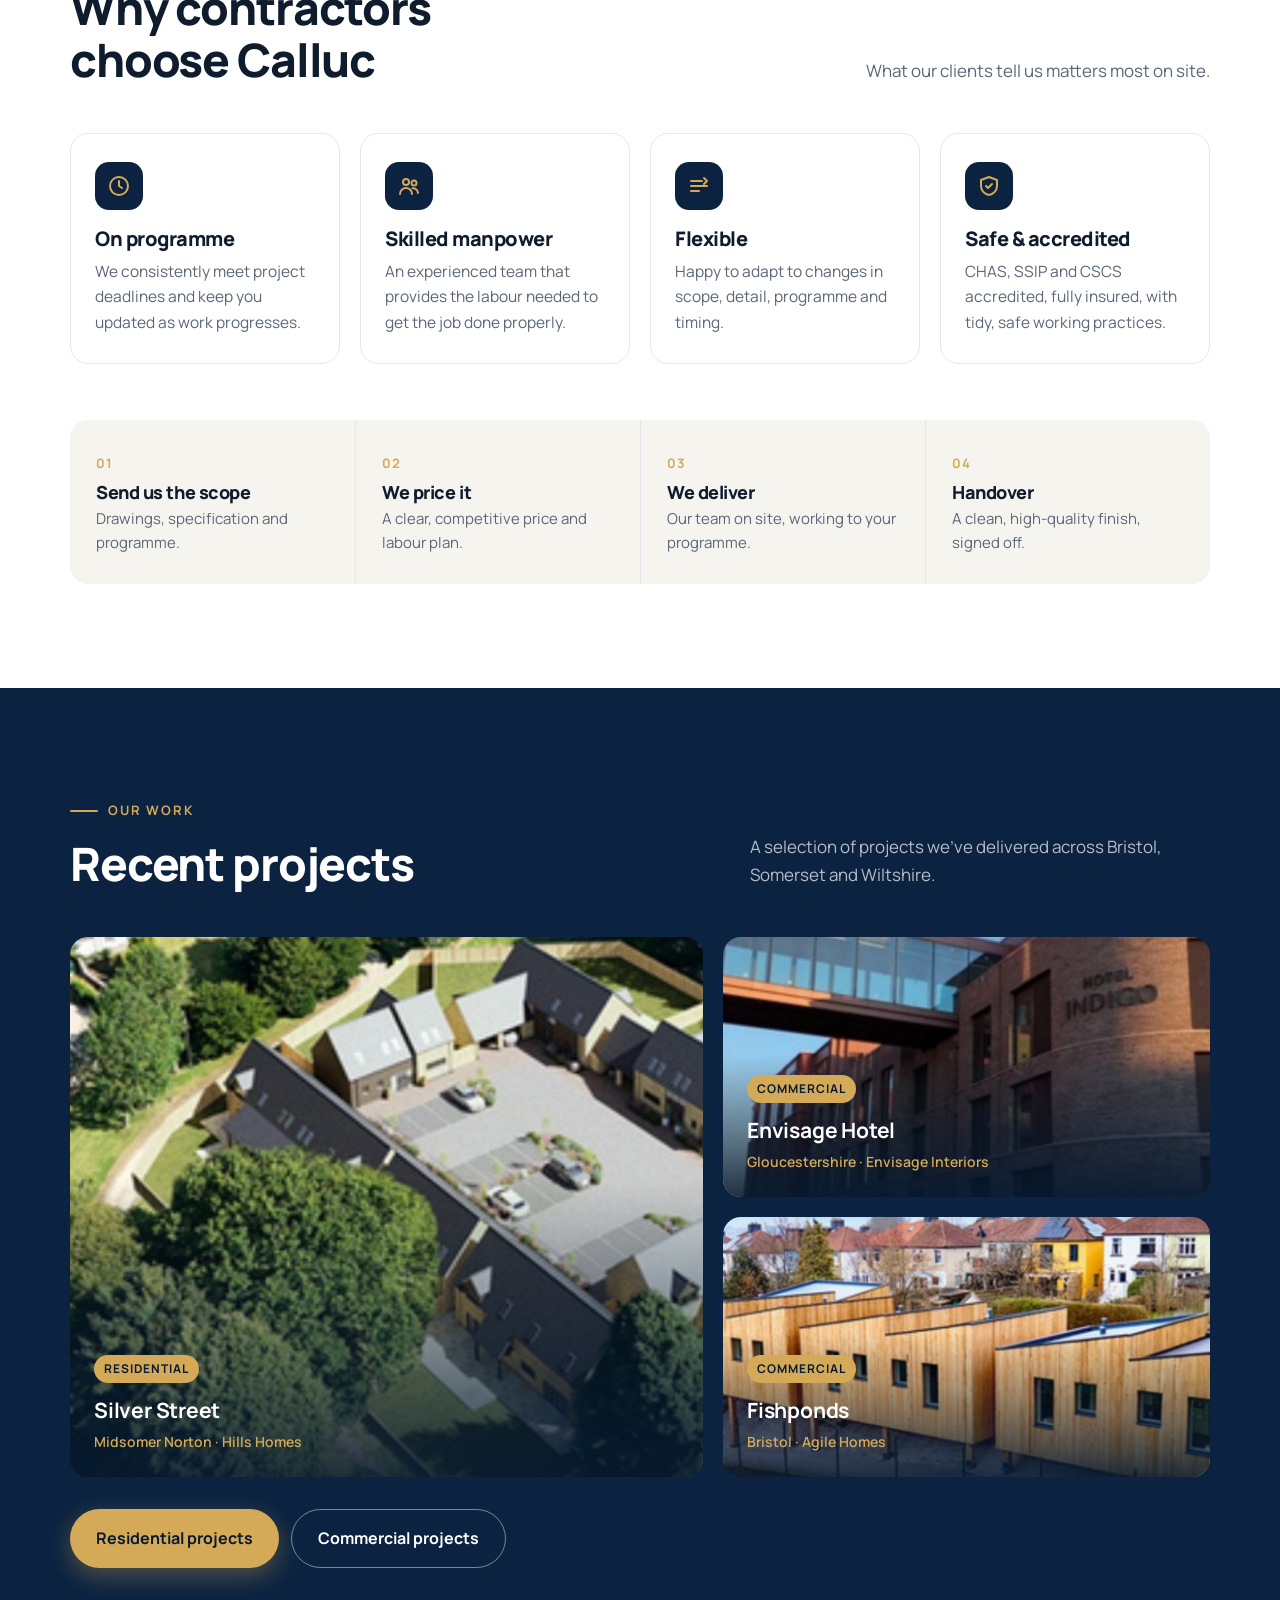
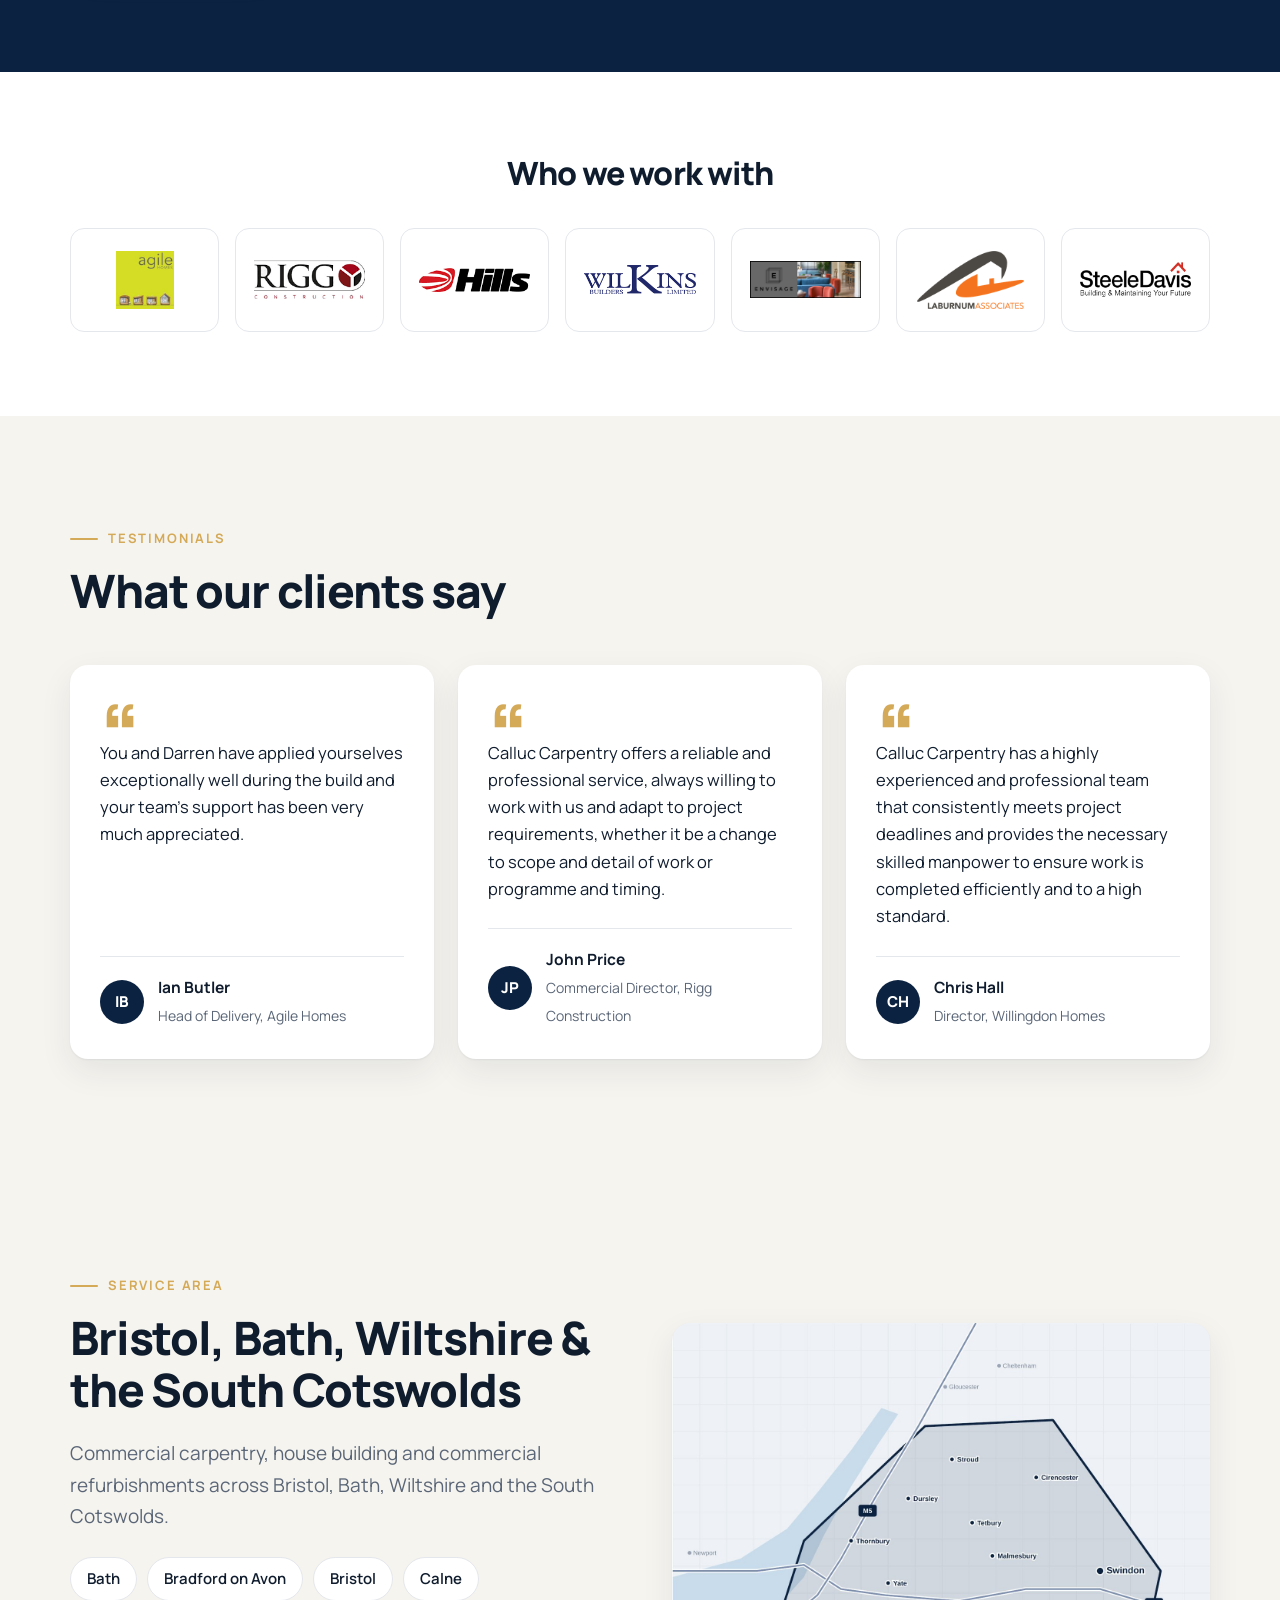
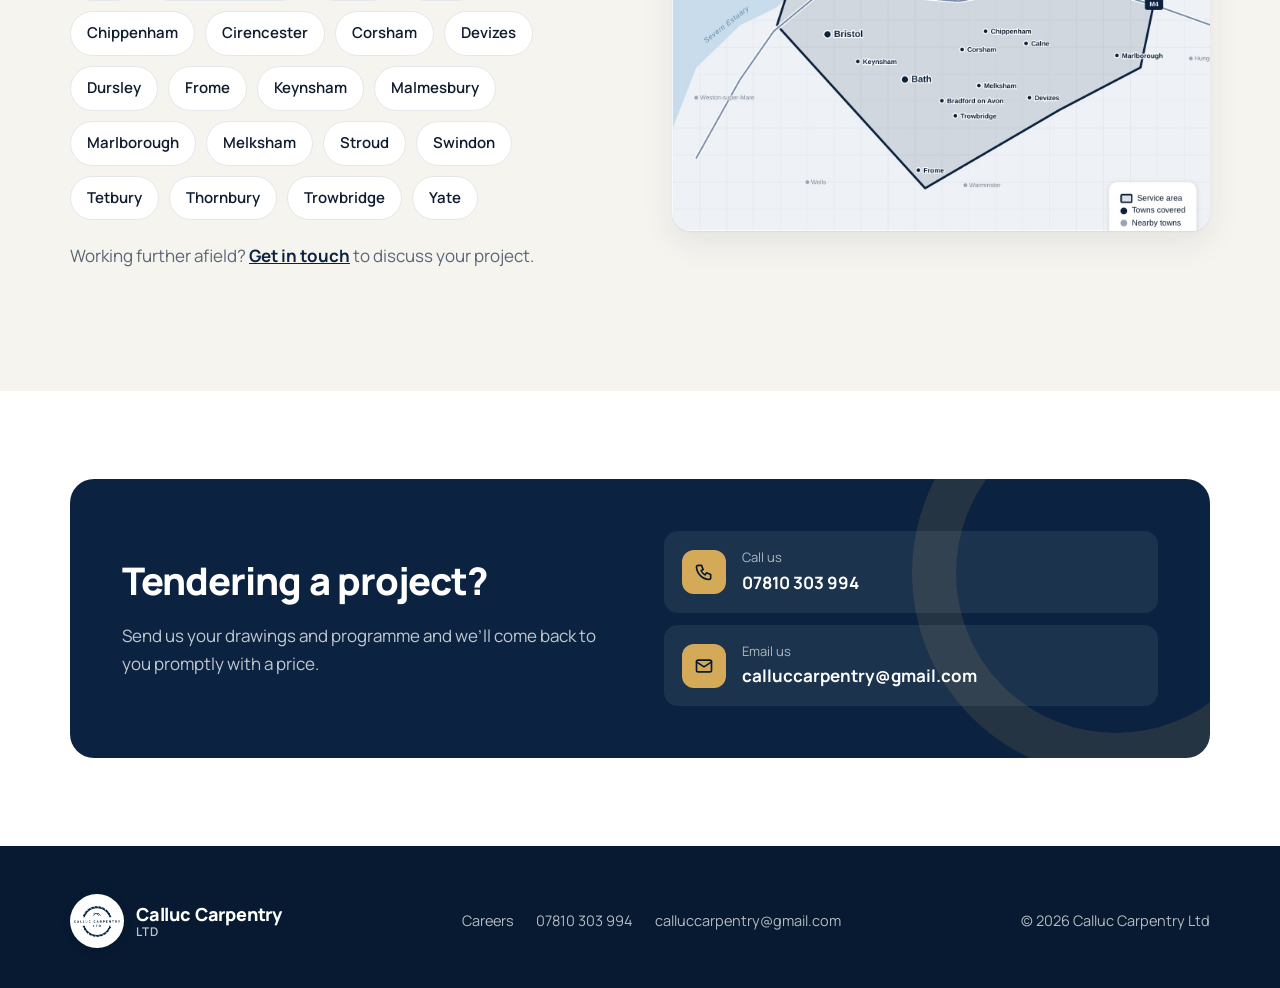
==== commit cc1d4ce8: "Preview: add brochure projects to Residential and Commercial pages Residential: Silver Street, Calne" ====
--- a/preview/index.html
+++ b/preview/index.html
@@ -123,8 +123,8 @@
         </div>
 
         <div class="sector-cards">
-          <a class="sector-card reveal" href="residential.html"><img src="img/silver-street.jpg" alt="" loading="lazy"><div><b>Residential</b><span>New build housing →</span></div></a>
-          <a class="sector-card reveal" href="commercial.html"><img src="img/bromham.jpg" alt="" loading="lazy"><div><b>Commercial</b><span>Commercial carpentry &amp; refurbishment →</span></div></a>
+          <a class="sector-card reveal" href="residential.html"><img src="img/proj-silver-street.jpg" alt="" loading="lazy"><div><b>Residential</b><span>New build housing →</span></div></a>
+          <a class="sector-card reveal" href="commercial.html"><img src="img/proj-bromham.jpg" alt="" loading="lazy"><div><b>Commercial</b><span>Commercial carpentry &amp; refurbishment →</span></div></a>
           <a class="sector-card reveal" href="domestic.html"><img src="img/renovation.jpg" alt="" loading="lazy"><div><b>Domestic</b><span>Renovations for homeowners →</span></div></a>
         </div>
       </div>
@@ -158,10 +158,11 @@
           <p>A selection of projects we’ve delivered across Bristol, Somerset and Wiltshire.</p>
         </div>
         <div class="projects">
-          <figure class="project reveal"><img src="img/silver-street.jpg" alt="" loading="lazy"><figcaption><em class="tag">Housing</em><b>Silver Street</b><span>Midsomer Norton</span></figcaption></figure>
-          <figure class="project reveal"><img src="img/bromham.jpg" alt="" loading="lazy"><figcaption><em class="tag">Community</em><b>Bromham Community Centre</b><span>Bromham, Wiltshire</span></figcaption></figure>
-          <figure class="project reveal"><img src="img/stonebridge.jpg" alt="" loading="lazy"><figcaption><em class="tag">Residential</em><b>Stonebridge Park</b><span>Bristol</span></figcaption></figure>
-        </div>
+          <figure class="project reveal"><img src="img/proj-silver-street.jpg" alt="Silver Street, Midsomer Norton" loading="lazy"><figcaption><em class="tag">Residential</em><b>Silver Street</b><span>Midsomer Norton · Hills Homes</span></figcaption></figure>
+          <figure class="project reveal"><img src="img/proj-envisage-hotel.jpg" alt="Envisage Hotel, Gloucestershire" loading="lazy"><figcaption><em class="tag">Commercial</em><b>Envisage Hotel</b><span>Gloucestershire · Envisage Interiors</span></figcaption></figure>
+          <figure class="project reveal"><img src="img/proj-fishponds.jpg" alt="Fishponds, Bristol" loading="lazy"><figcaption><em class="tag">Commercial</em><b>Fishponds</b><span>Bristol · Agile Homes</span></figcaption></figure>
+        </div>
+        <div class="more-links reveal"><a class="btn btn-gold" href="residential.html#work">Residential projects</a><a class="btn btn-outline" href="commercial.html#work">Commercial projects</a></div>
       </div>
     </section>
 
--- a/preview/site.css
+++ b/preview/site.css
@@ -279,3 +279,18 @@
 .note a { color: var(--navy); font-weight: 700; }
 @media (max-width: 900px) { .apply-grid { grid-template-columns: 1fr; gap: 32px; } .apply-form { padding: 24px 18px; } }
 @media (max-width: 560px) { .apply-form .row2 { grid-template-columns: 1fr; } .apply-form .btn { justify-self: stretch; justify-content: center; } }
+
+.pgrid { display: grid; grid-template-columns: repeat(3, 1fr); gap: 22px; }
+.pcard { background: #fff; color: var(--ink); border-radius: var(--radius); overflow: hidden; display: flex; flex-direction: column; box-shadow: 0 10px 30px rgba(0,0,0,.18); }
+.pcard-img { aspect-ratio: 4/3; overflow: hidden; background: var(--bg-soft); }
+.pcard-img img { width: 100%; height: 100%; object-fit: cover; transition: transform .5s ease; }
+.pcard:hover .pcard-img img { transform: scale(1.04); }
+.pcard-body { padding: 22px 24px 24px; display: flex; flex-direction: column; flex: 1; }
+.pcard-tag { font-size: 12px; font-weight: 800; letter-spacing: .12em; text-transform: uppercase; color: #b38a3b; }
+.pcard h3 { font-size: 22px; margin: 6px 0 2px; }
+.pcard-loc { color: var(--muted); font-size: 15px; margin: 0 0 16px; }
+.pcard-client { margin: auto 0 0; padding-top: 14px; border-top: 1px solid var(--line); font-size: 14.5px; color: var(--muted); }
+.pcard-client b { color: var(--ink); margin-left: 6px; }
+.more-links { display: flex; flex-wrap: wrap; gap: 12px; margin-top: 32px; }
+@media (max-width: 1000px) { .pgrid { grid-template-columns: repeat(2, 1fr); } }
+@media (max-width: 620px) { .pgrid { grid-template-columns: 1fr; } }
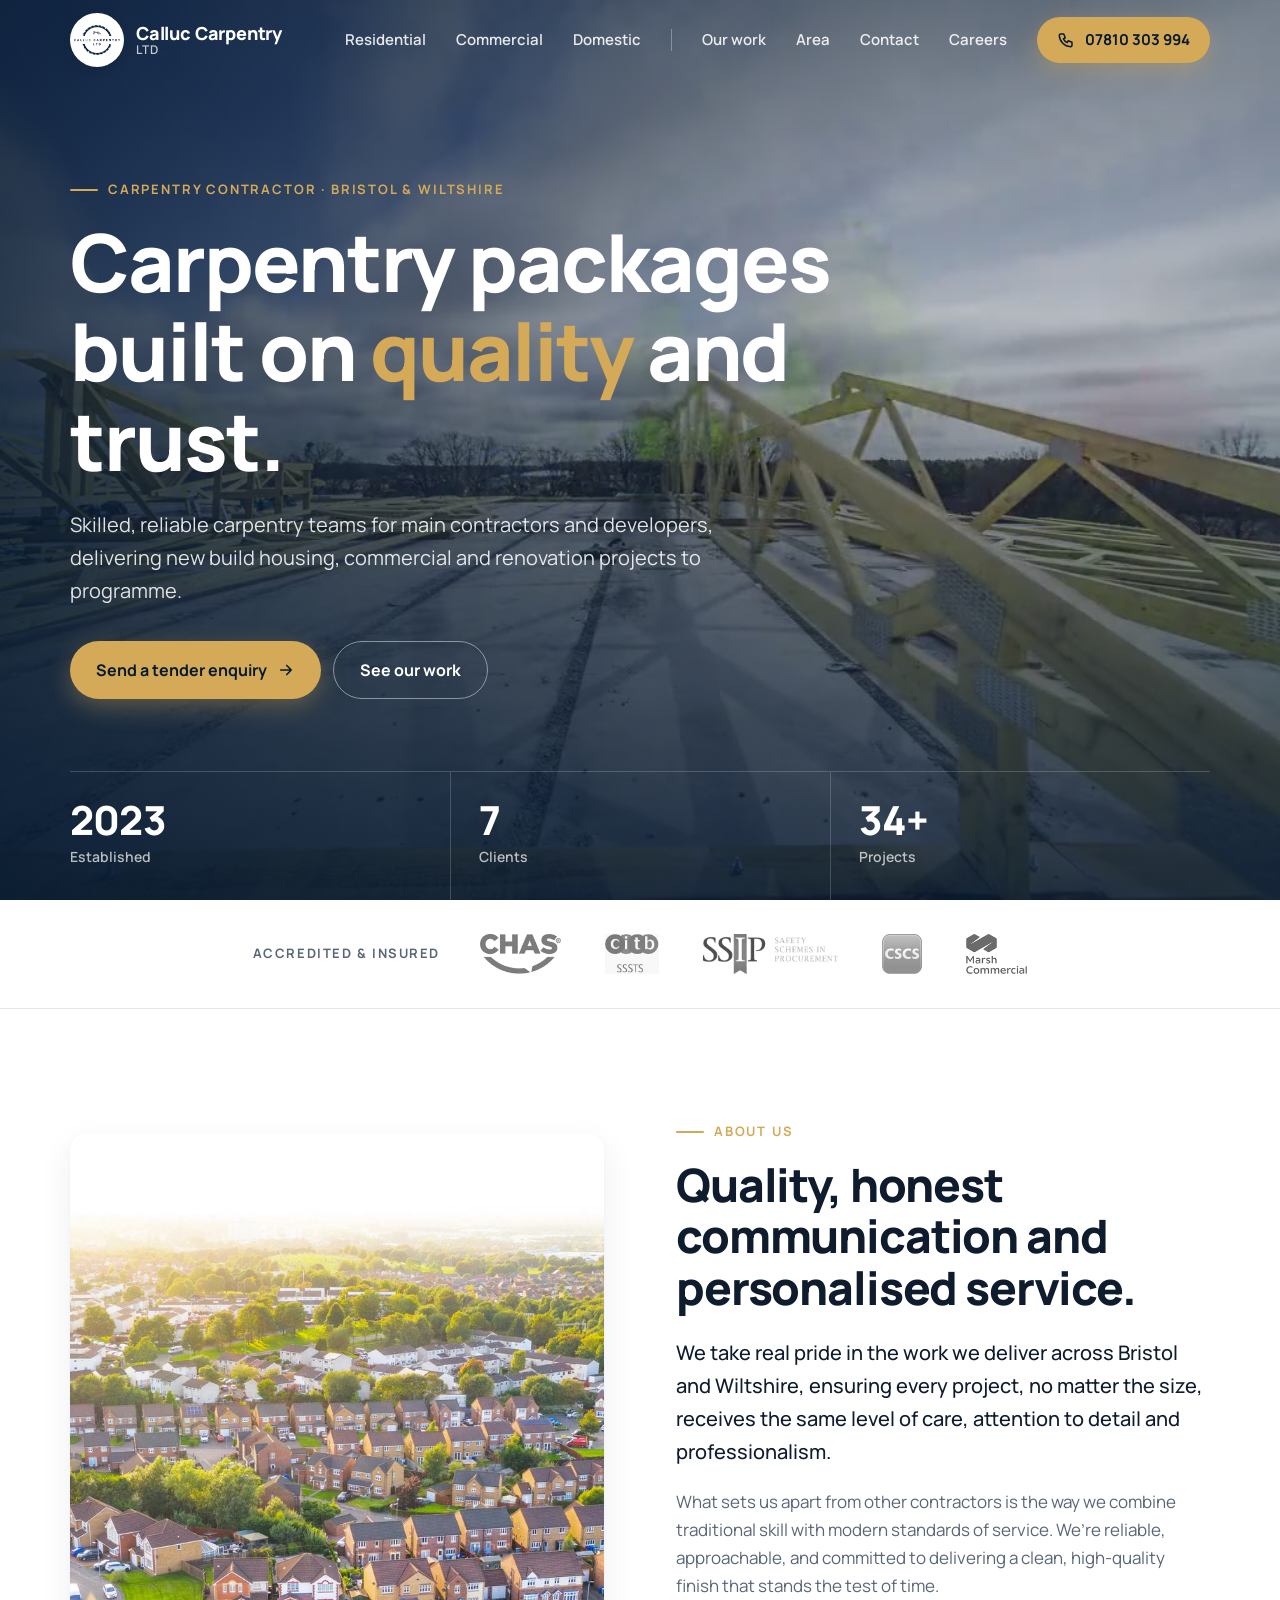
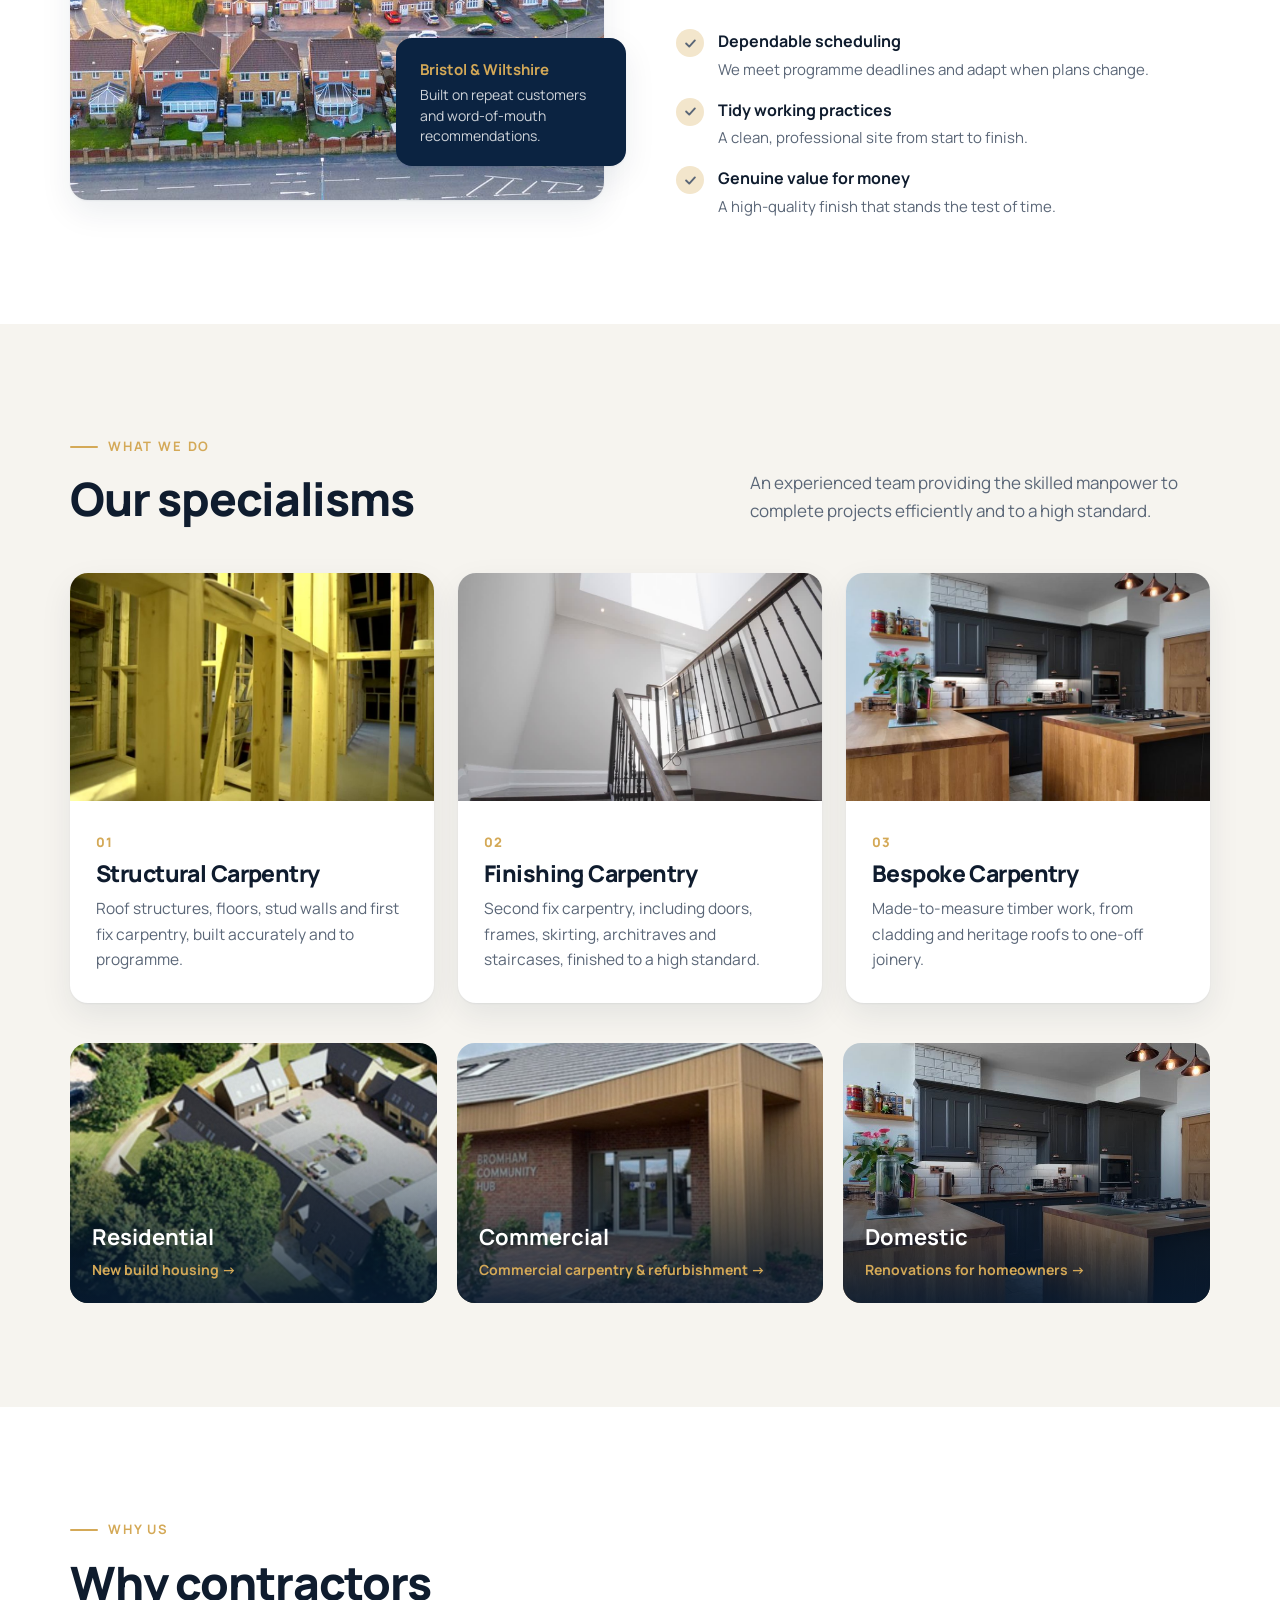
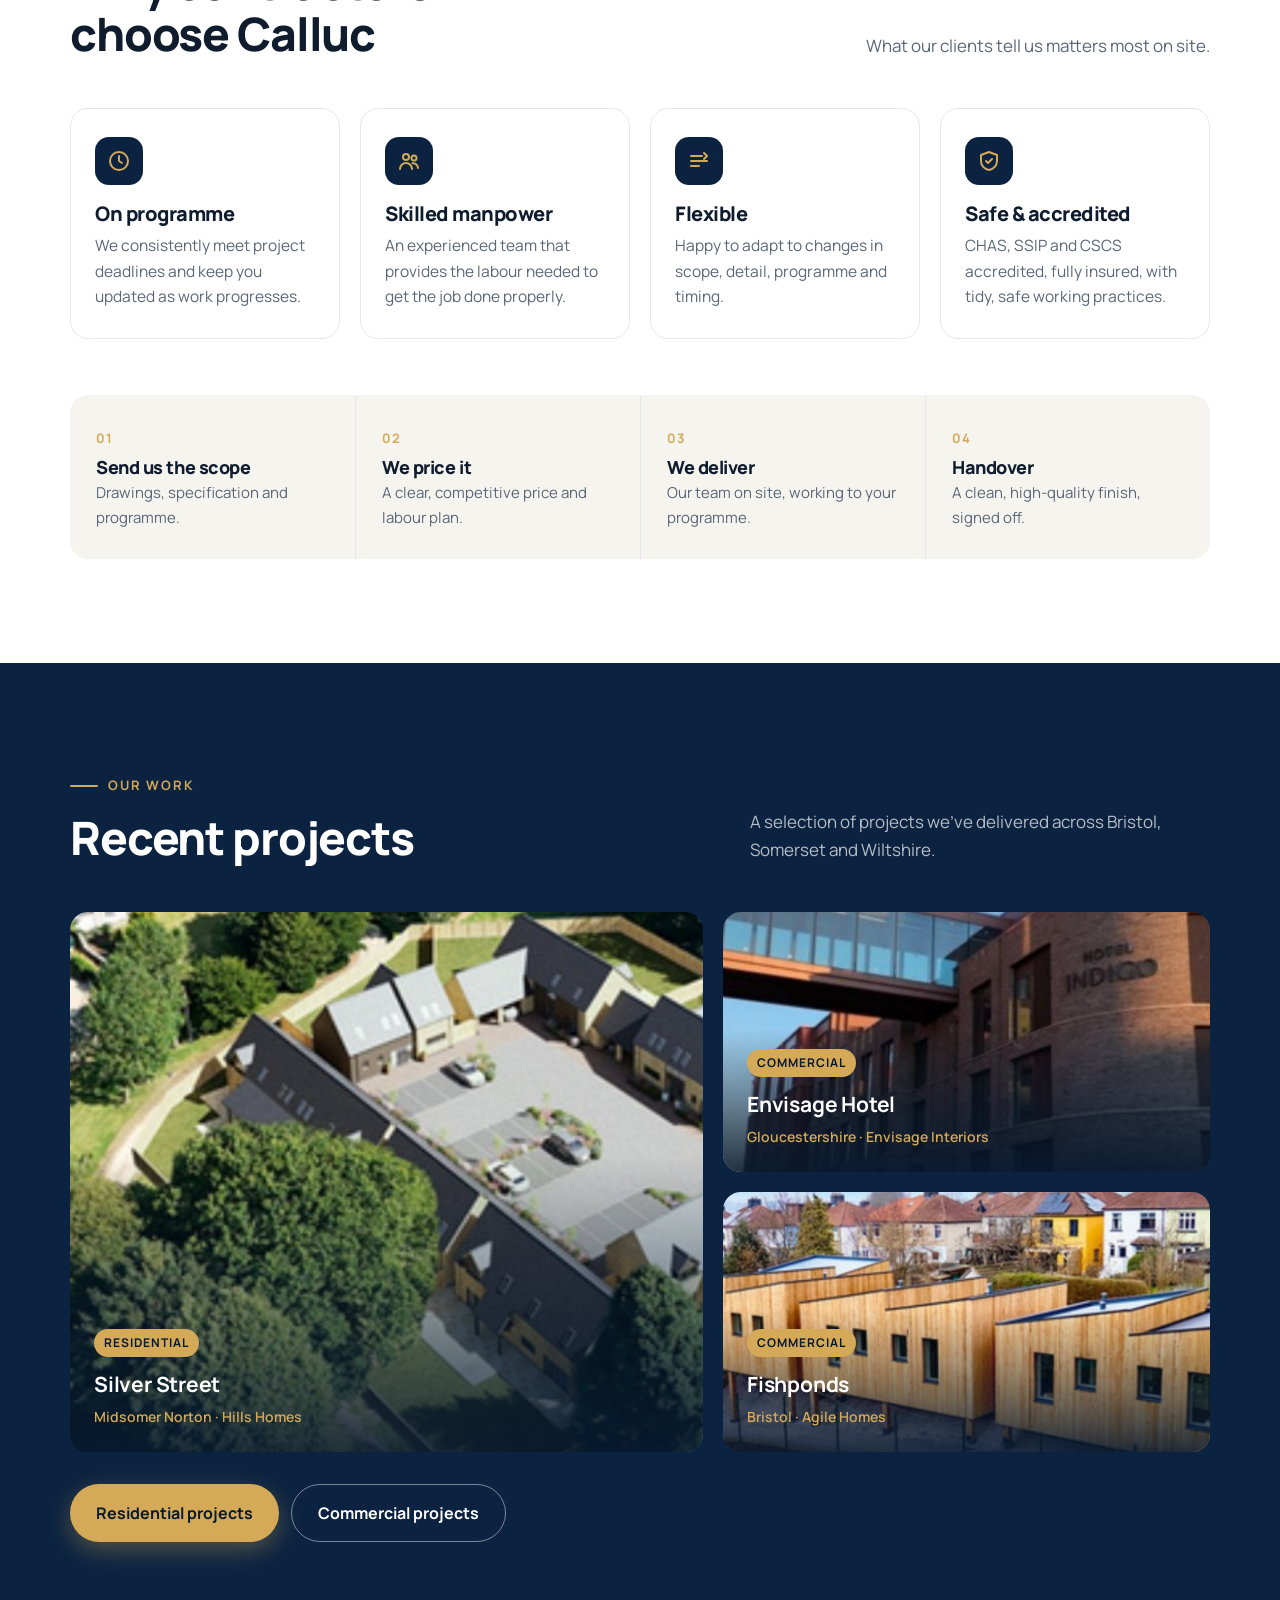
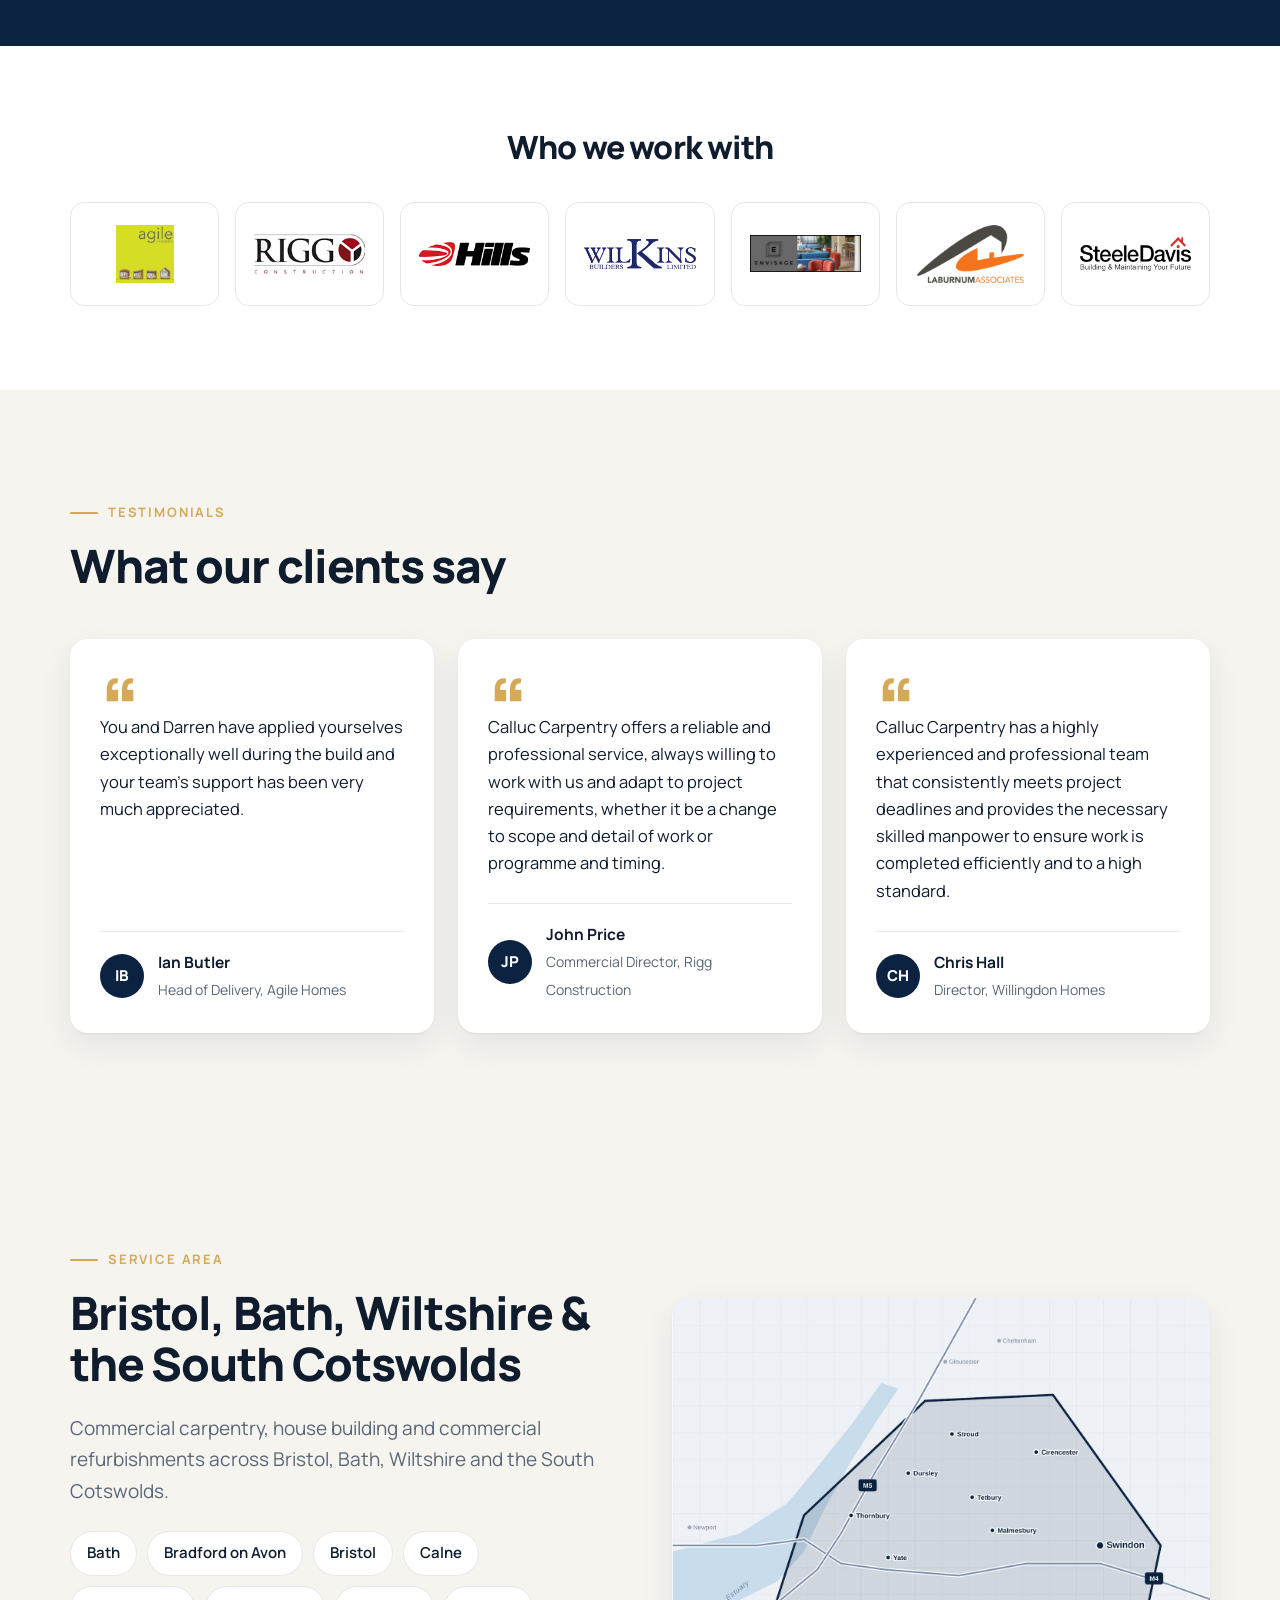
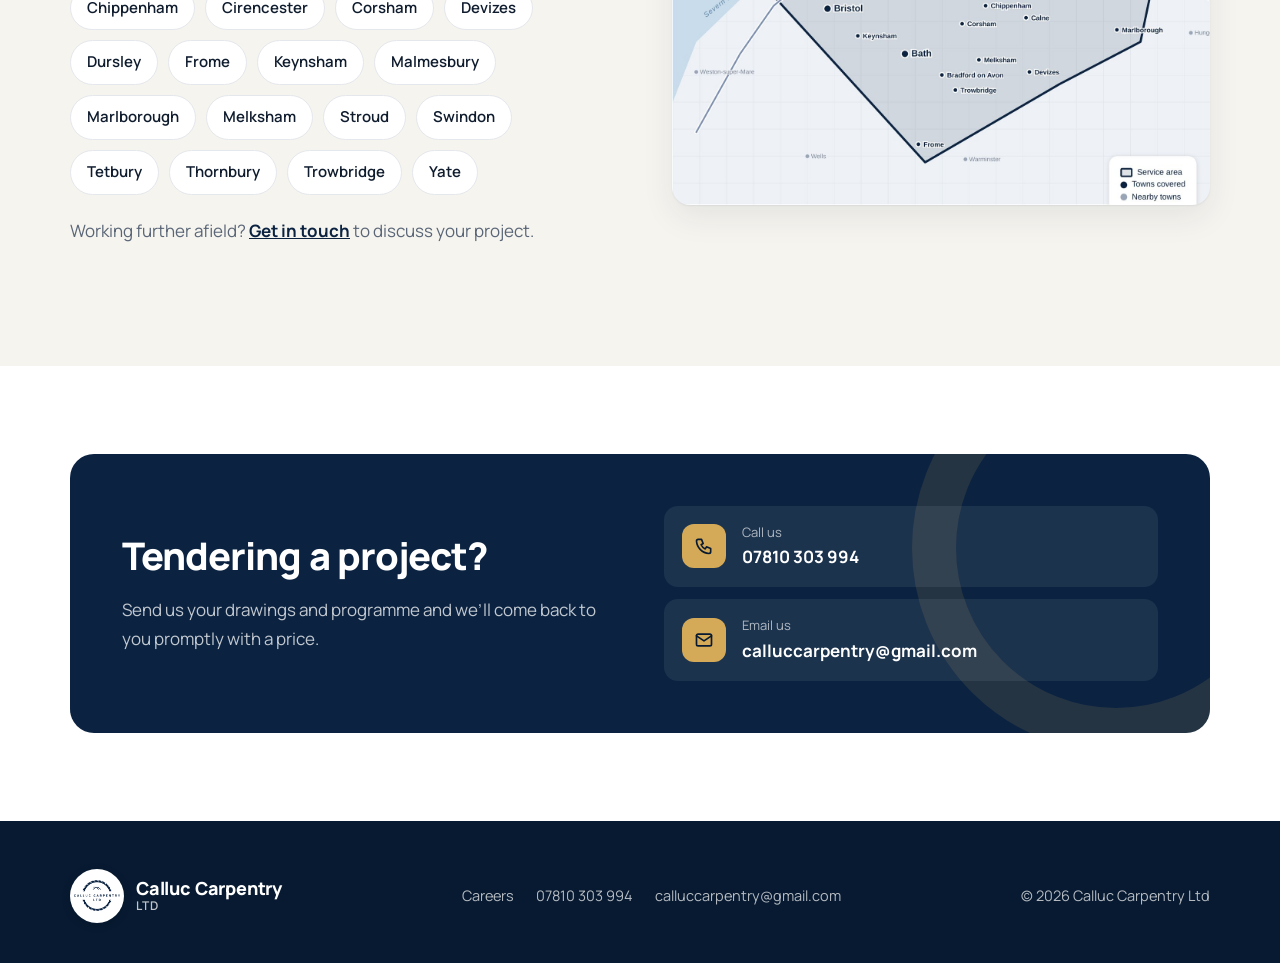
==== commit 4a80e1d0: "Preview: rename specialisms to Structural, Finishing and Bespoke Carpentry Co-Authored-By: Claude Op" ====
--- a/preview/index.html
+++ b/preview/index.html
@@ -110,15 +110,15 @@
         <div class="cards">
           <article class="card reveal">
             <div class="card-img"><img src="img/new-build.jpg" alt="" loading="lazy"></div>
-            <div class="card-body"><span class="card-num">01</span><h3>New Build Homes</h3><p>Reliable carpentry for housebuilders and developers, working to programme and ready to adapt to changes in scope or timing.</p></div>
+            <div class="card-body"><span class="card-num">01</span><h3>Structural Carpentry</h3><p>Roof structures, floors, stud walls and first fix carpentry, built accurately and to programme.</p></div>
           </article>
           <article class="card reveal">
-            <div class="card-img"><img src="img/commercial.jpg" alt="" loading="lazy"></div>
-            <div class="card-body"><span class="card-num">02</span><h3>Commercial Carpentry</h3><p>Professional teams for commercial projects, consistently meeting deadlines with tidy working practices on site.</p></div>
+            <div class="card-img"><img src="img/finishing.jpg" alt="" loading="lazy"></div>
+            <div class="card-body"><span class="card-num">02</span><h3>Finishing Carpentry</h3><p>Second fix carpentry, including doors, frames, skirting, architraves and staircases, finished to a high standard.</p></div>
           </article>
           <article class="card reveal">
             <div class="card-img"><img src="img/renovation.jpg" alt="" loading="lazy"></div>
-            <div class="card-body"><span class="card-num">03</span><h3>Renovations</h3><p>Careful renovation work with real attention to detail and a clean, high-quality finish.</p></div>
+            <div class="card-body"><span class="card-num">03</span><h3>Bespoke Carpentry</h3><p>Made-to-measure timber work, from cladding and heritage roofs to one-off joinery.</p></div>
           </article>
         </div>
 
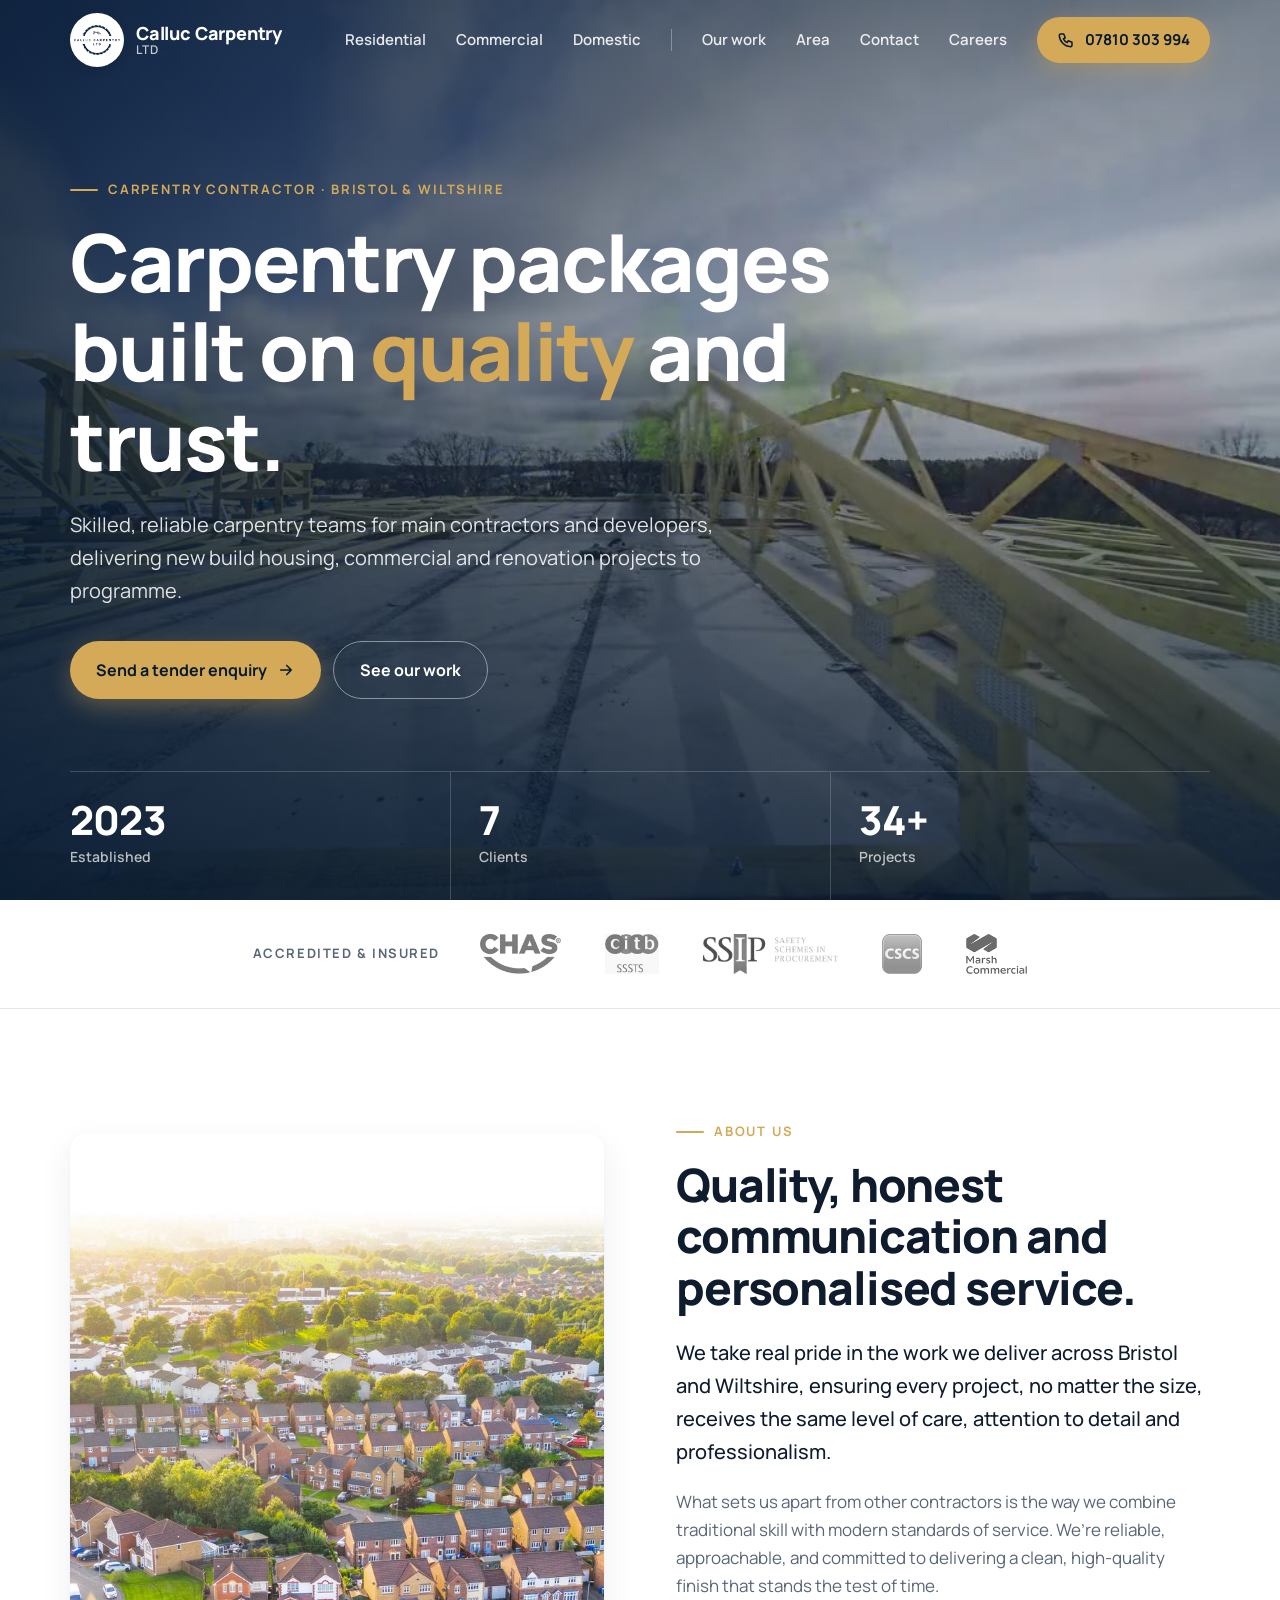
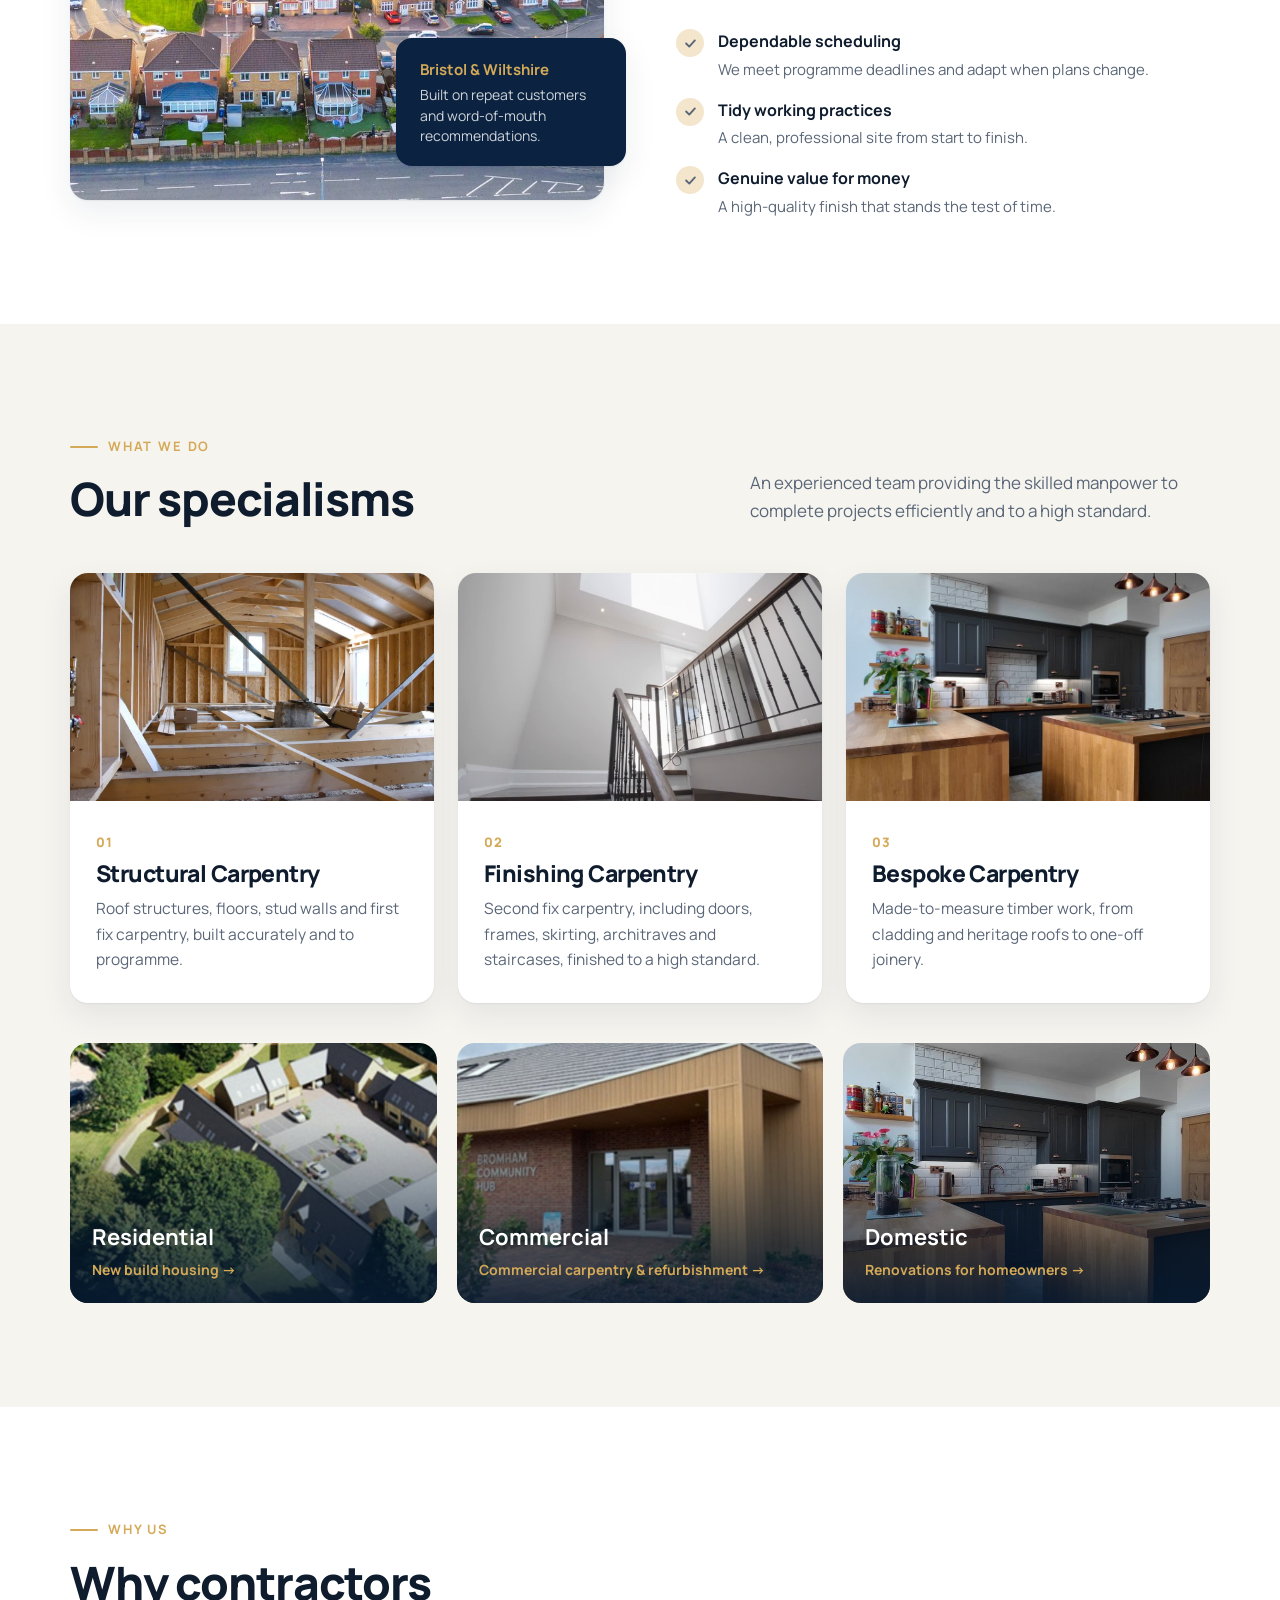
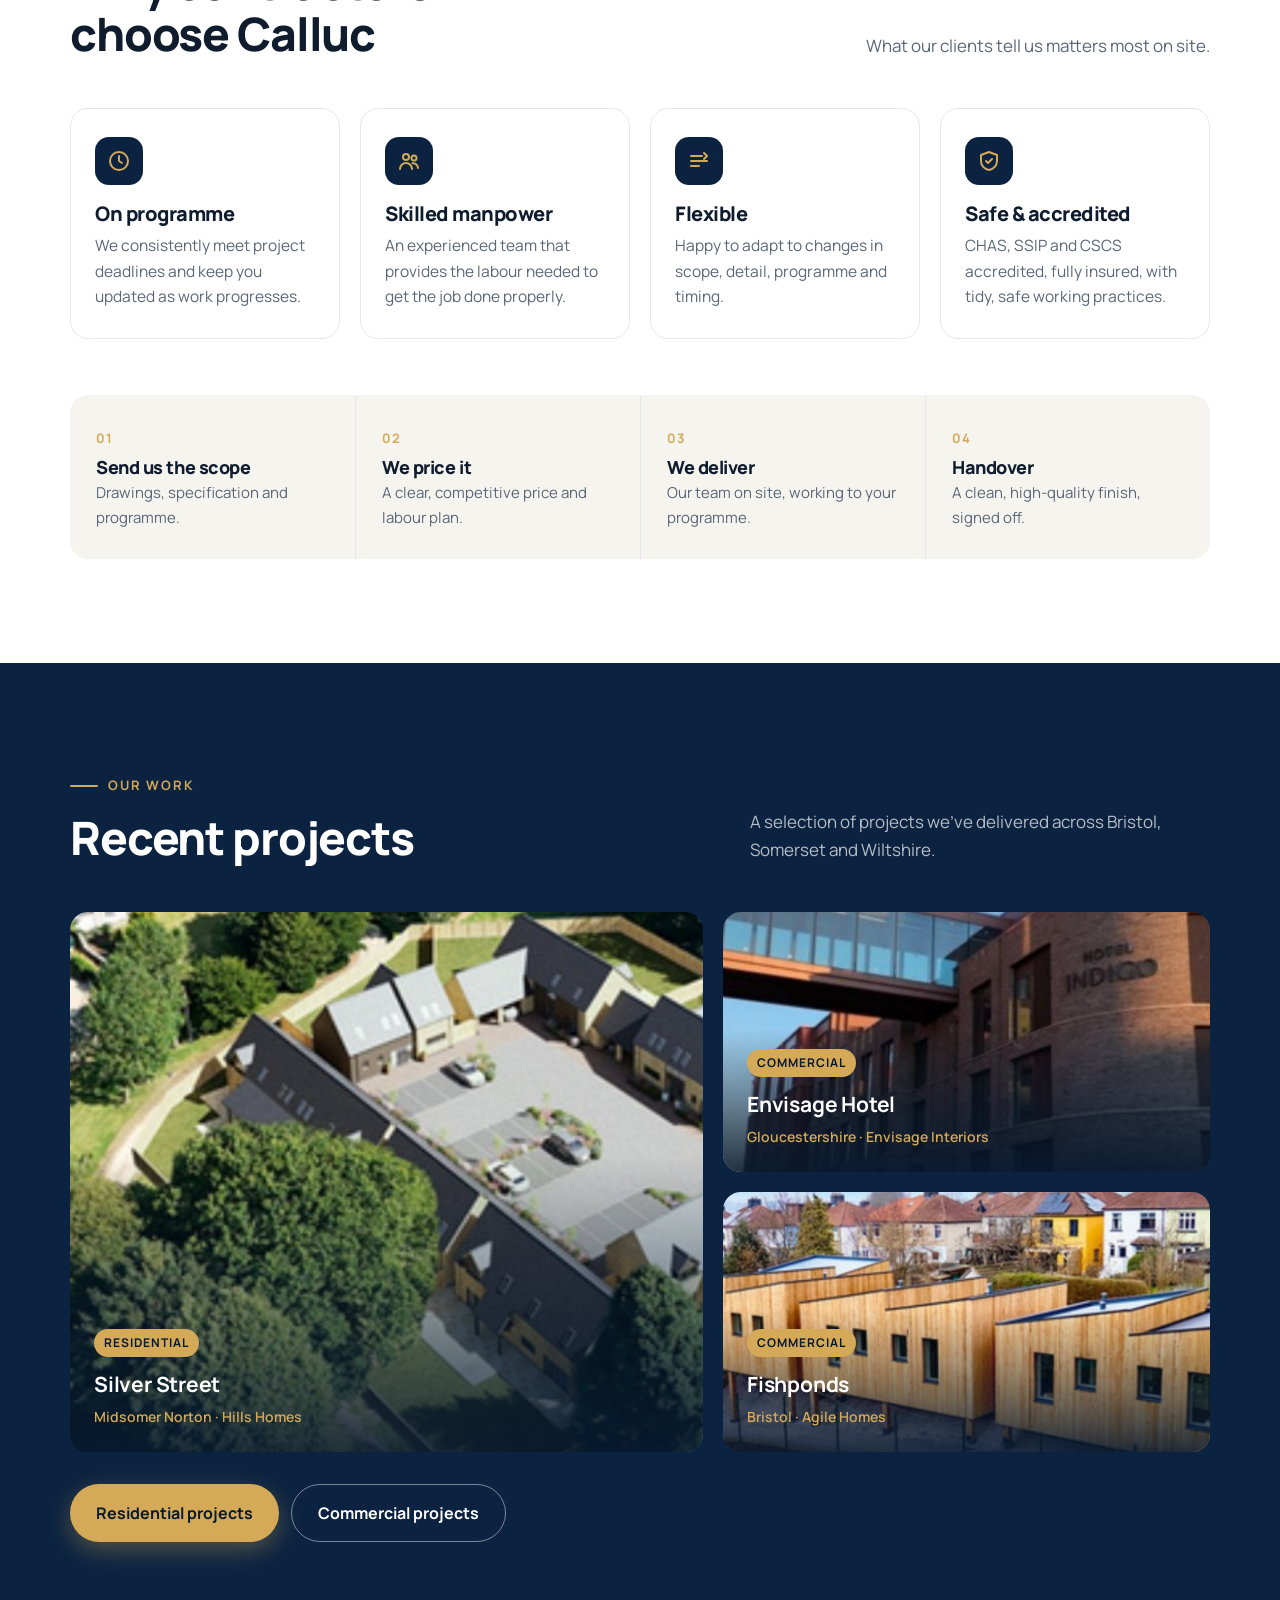
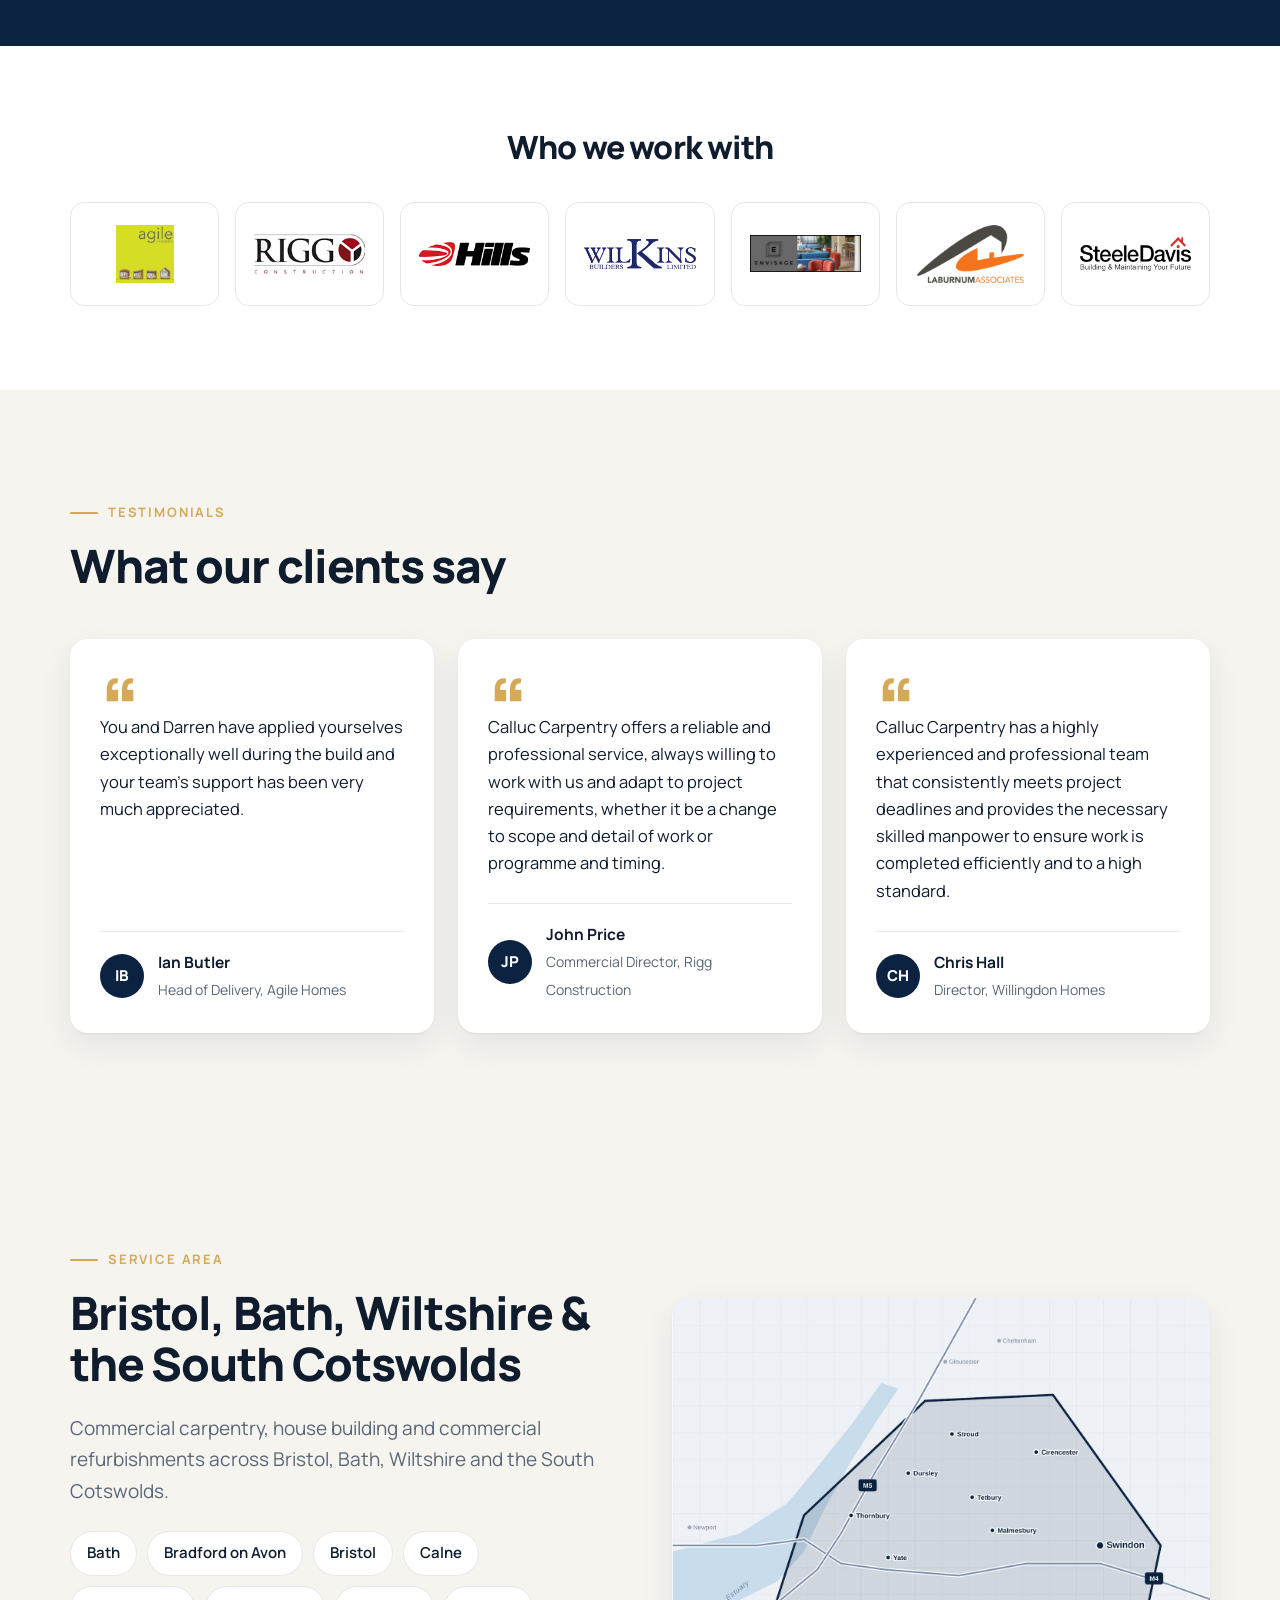
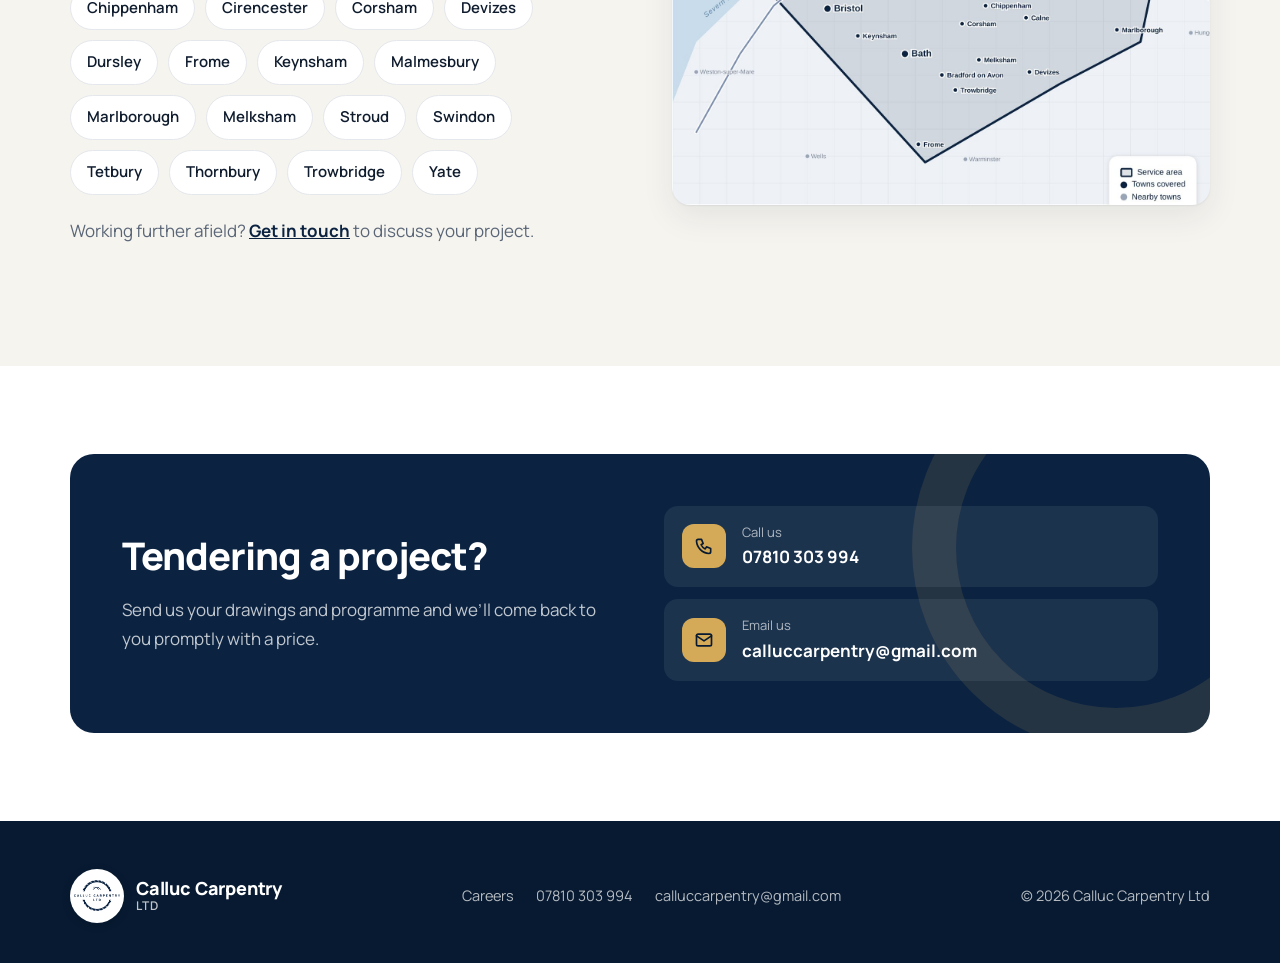
==== commit 9ab8b575: "Preview: new photo for Structural Carpentry card Co-Authored-By: Claude Fable 5.2 <noreply@anthropic" ====
--- a/preview/index.html
+++ b/preview/index.html
@@ -109,7 +109,7 @@
         </div>
         <div class="cards">
           <article class="card reveal">
-            <div class="card-img"><img src="img/new-build.jpg" alt="" loading="lazy"></div>
+            <div class="card-img"><img src="img/structural.jpg" alt="" loading="lazy"></div>
             <div class="card-body"><span class="card-num">01</span><h3>Structural Carpentry</h3><p>Roof structures, floors, stud walls and first fix carpentry, built accurately and to programme.</p></div>
           </article>
           <article class="card reveal">
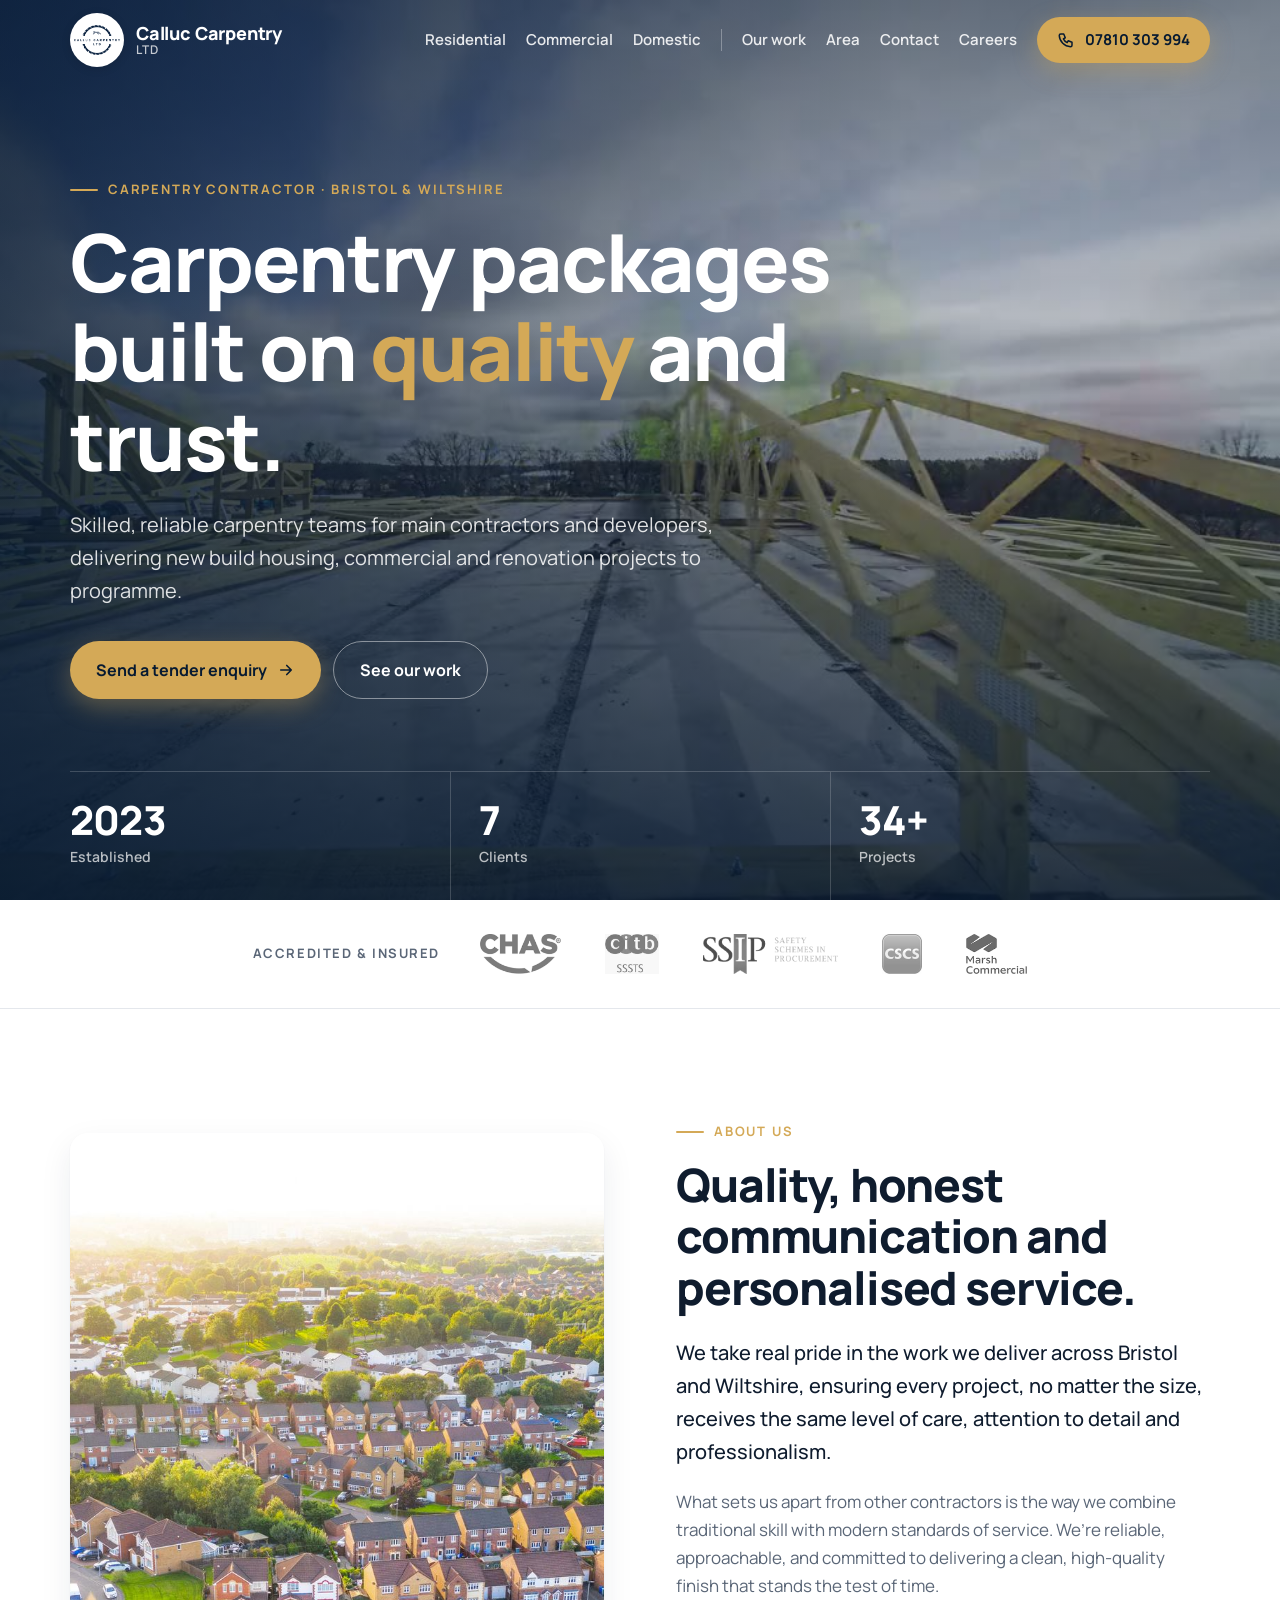
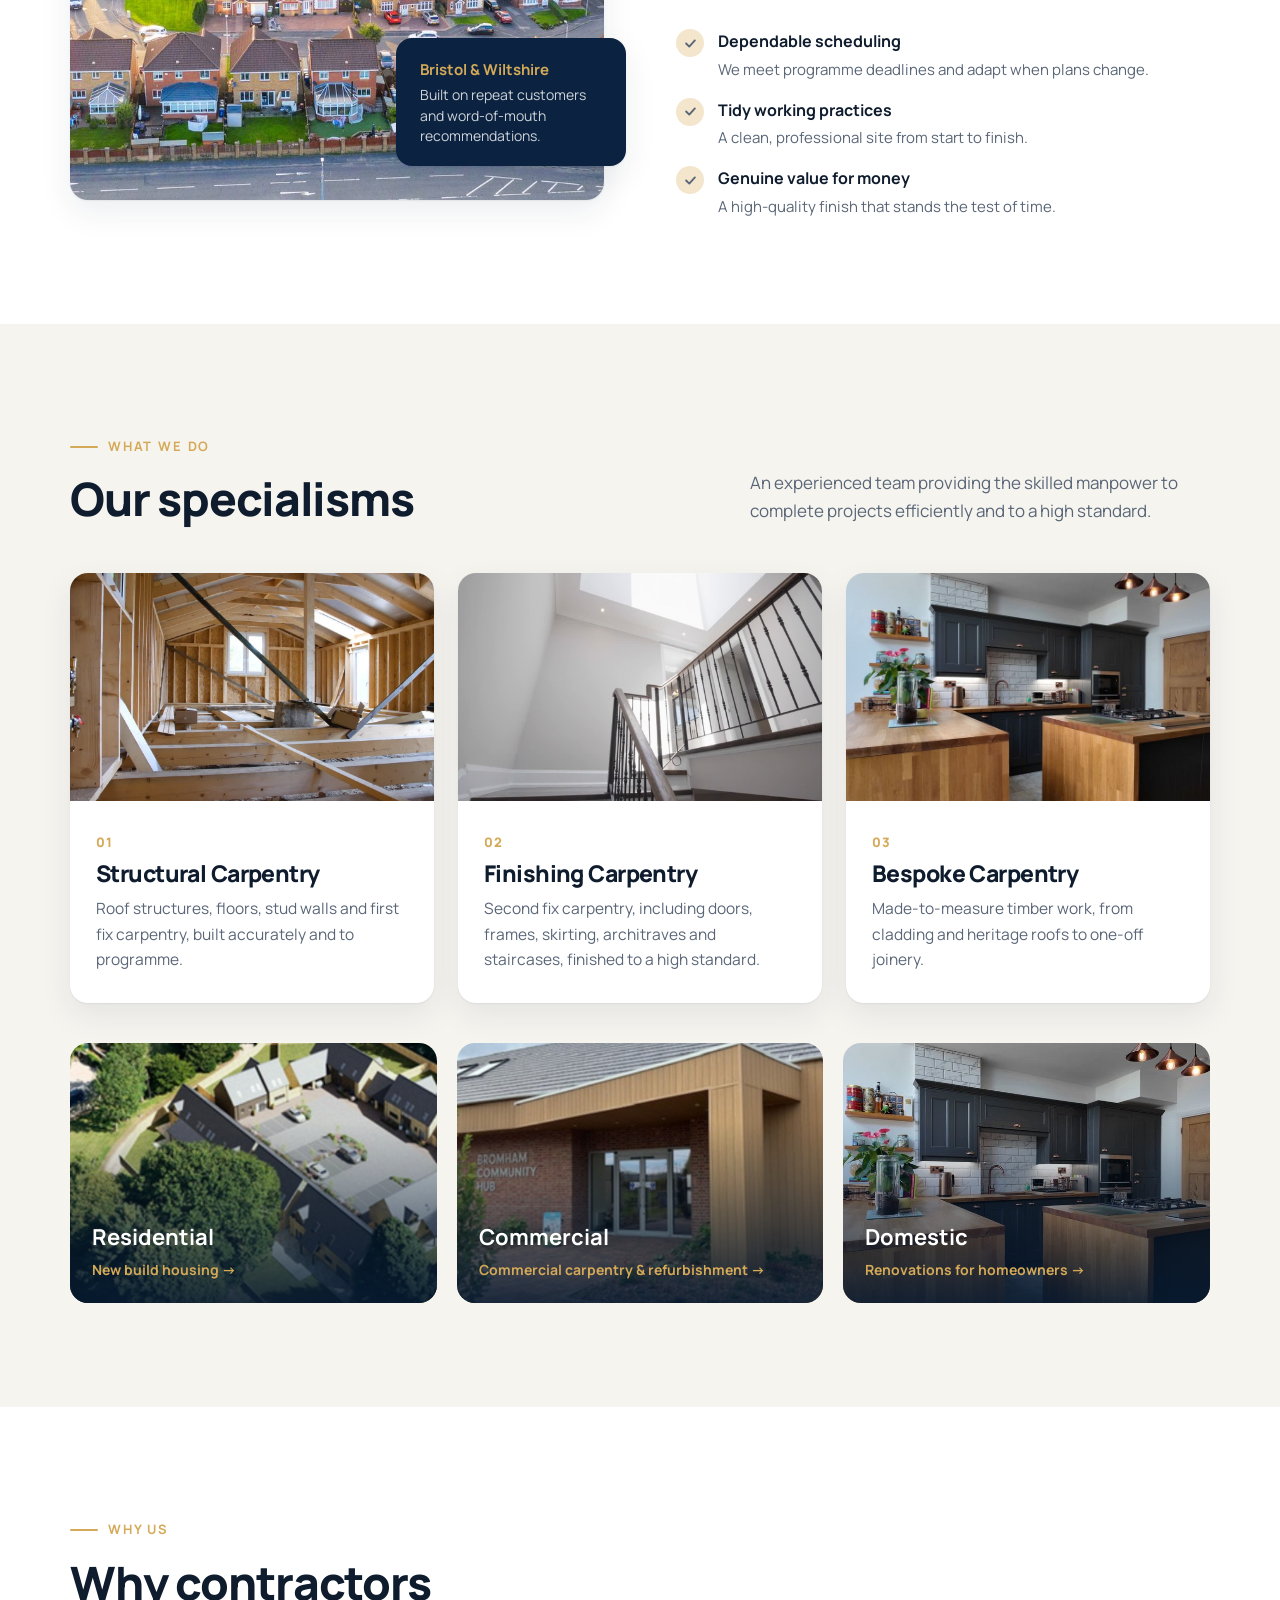
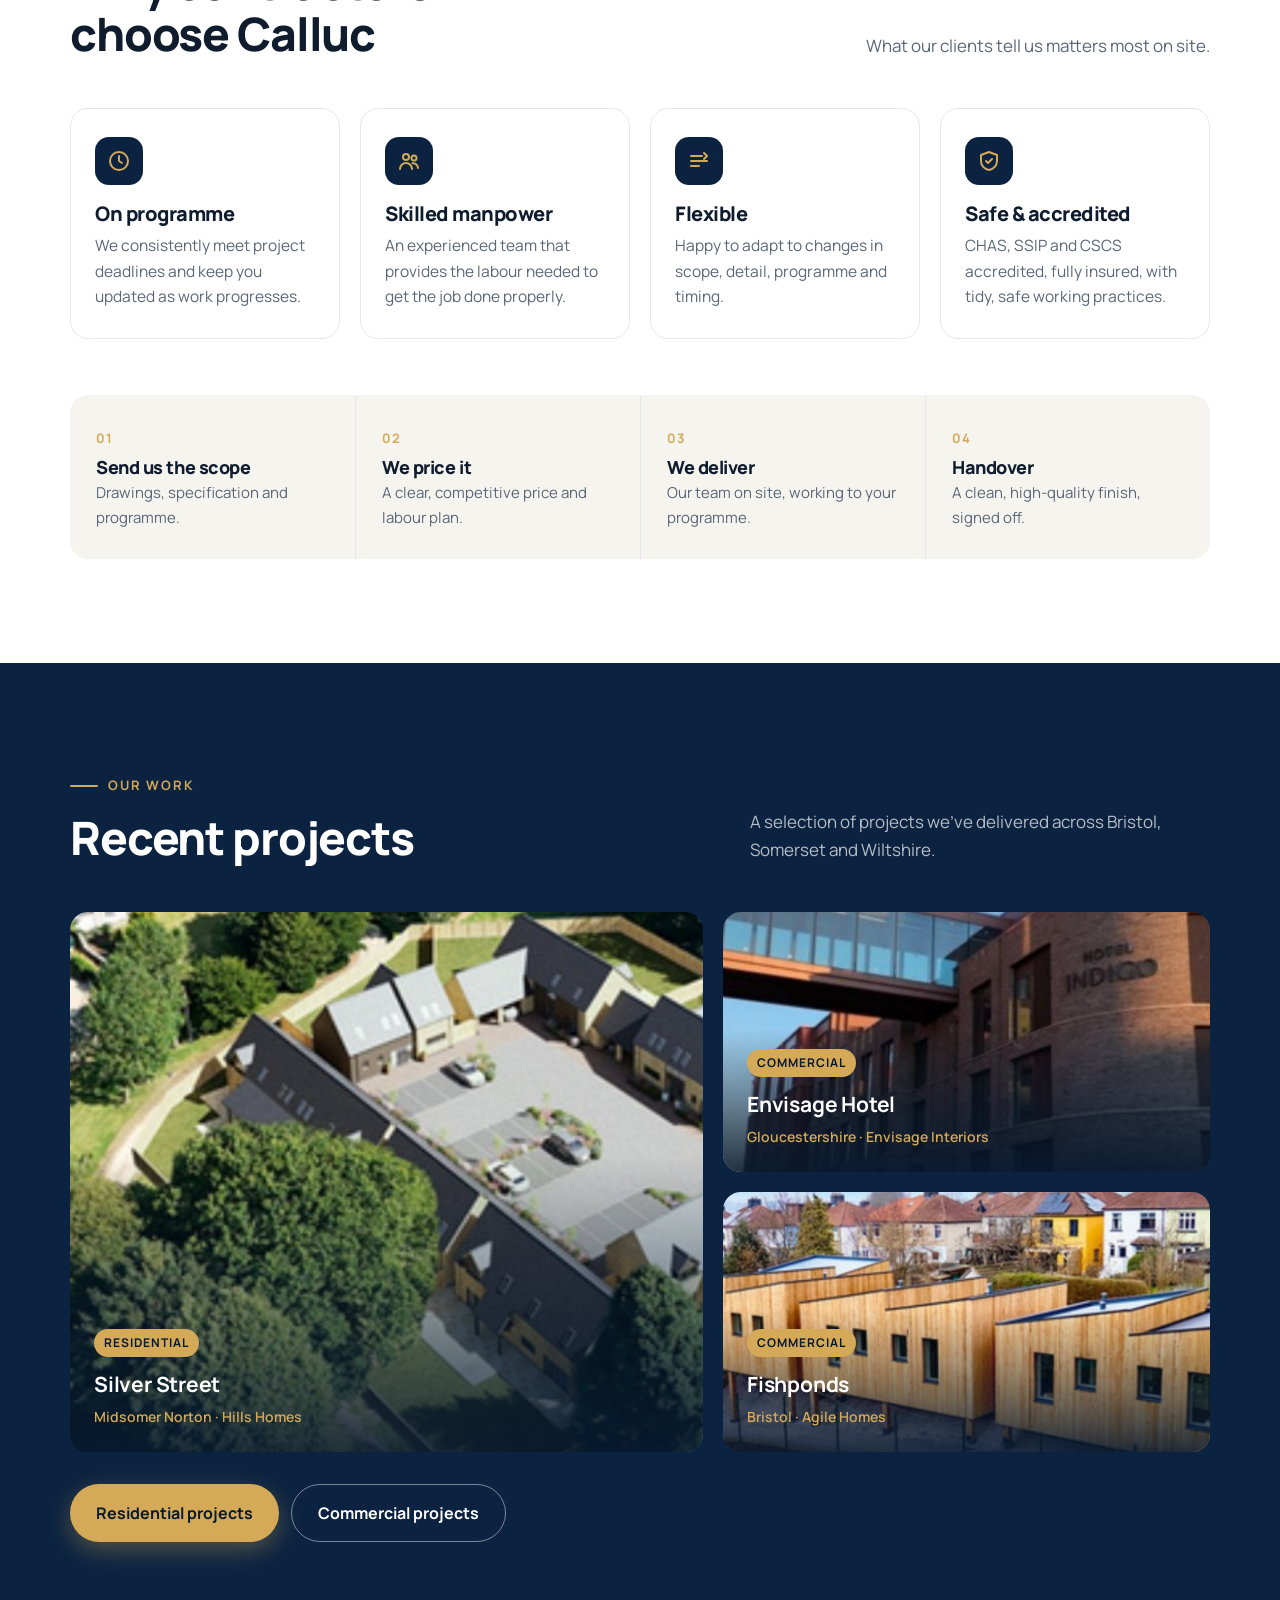
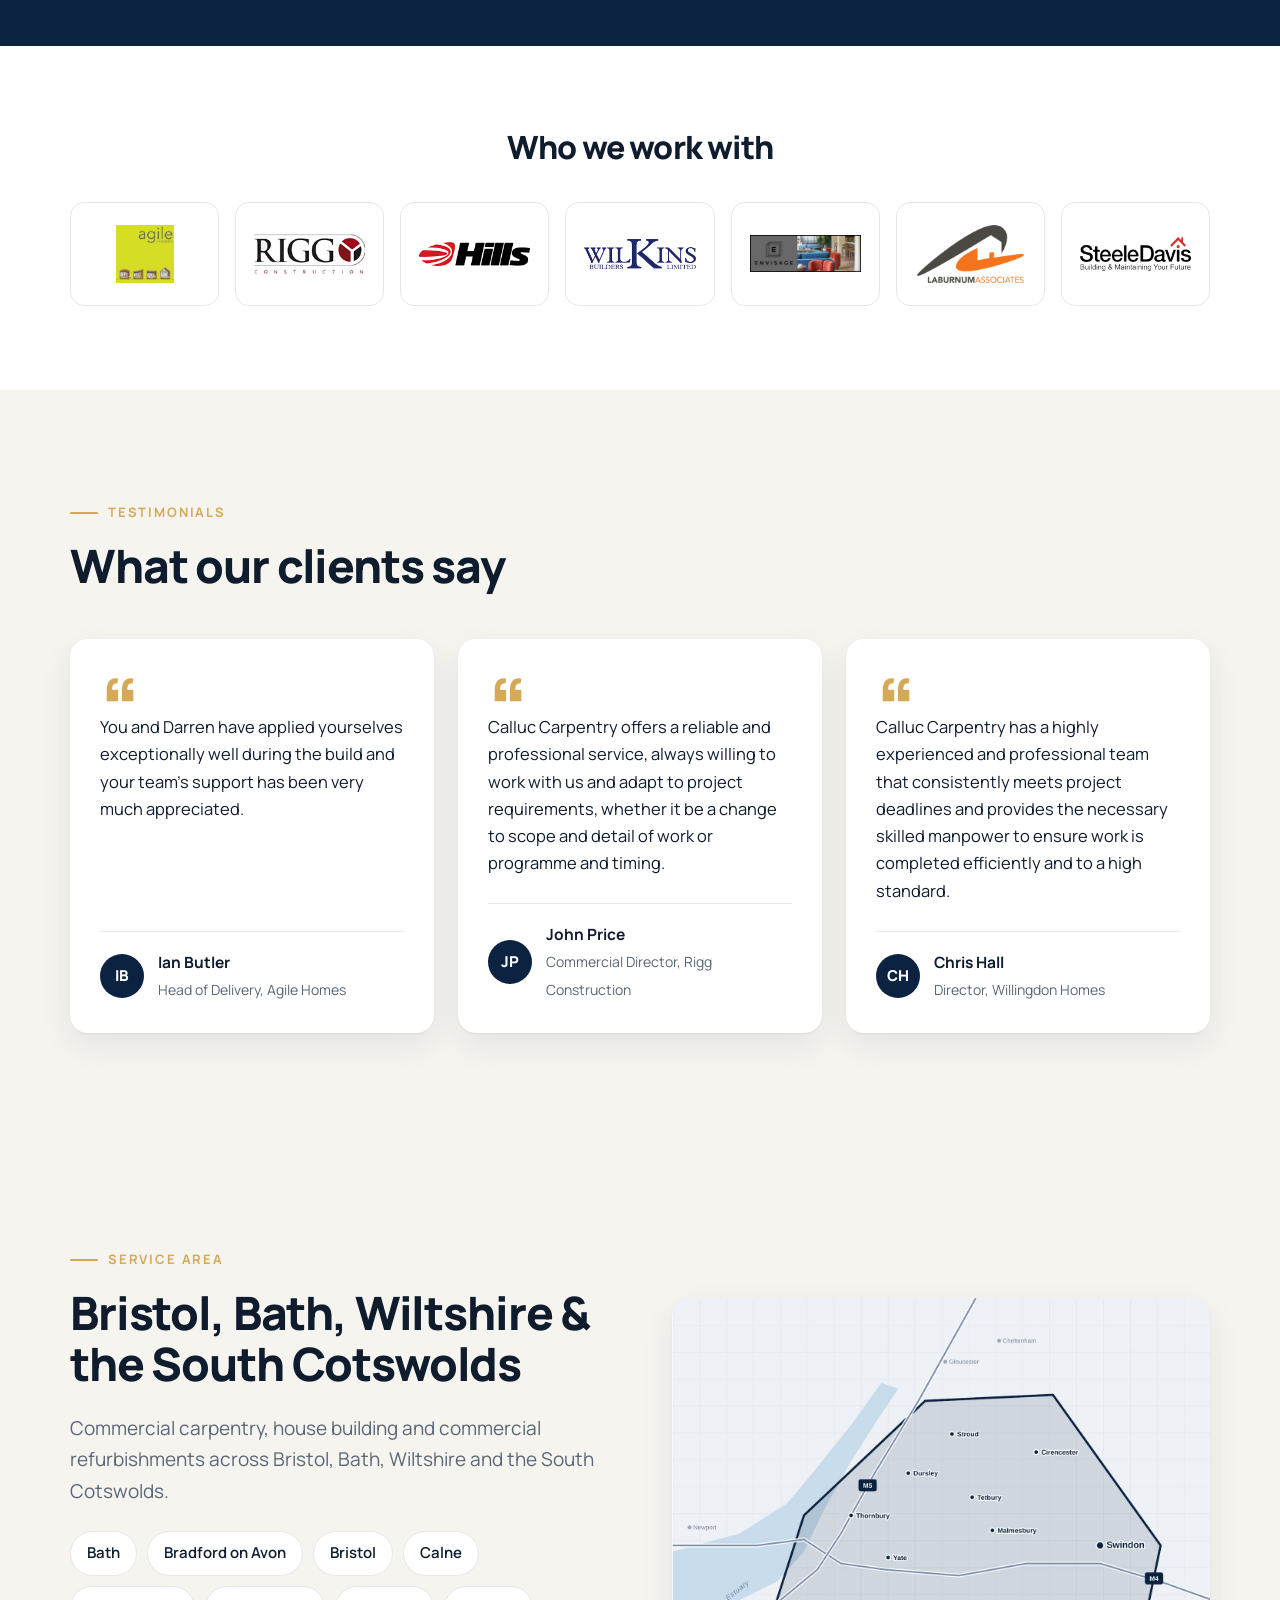
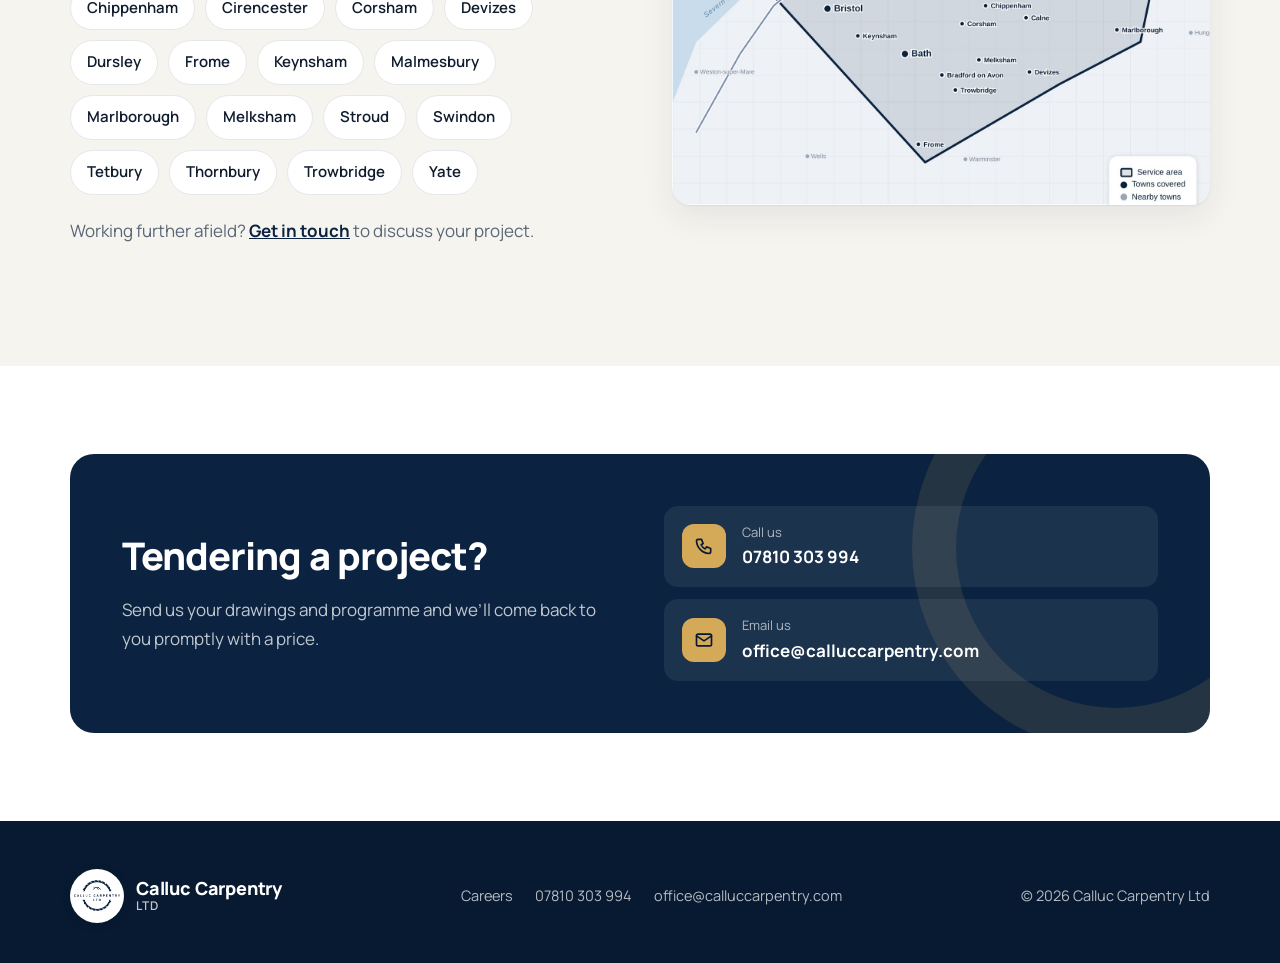
==== commit abbbef4b: "Preview: change contact email to office@calluccarpentry.com Co-Authored-By: Claude Fable 5.2 <norepl" ====
--- a/preview/index.html
+++ b/preview/index.html
@@ -56,7 +56,7 @@
         <h1>Carpentry packages built on <em>quality</em> and trust.</h1>
         <p>Skilled, reliable carpentry teams for main contractors and developers, delivering new build housing, commercial and renovation projects to programme.</p>
         <div class="hero-actions">
-          <a class="btn btn-gold" href="mailto:calluccarpentry@gmail.com?subject=Tender%20enquiry">Send a tender enquiry
+          <a class="btn btn-gold" href="mailto:office@calluccarpentry.com?subject=Tender%20enquiry">Send a tender enquiry
             <svg viewBox="0 0 24 24" fill="none" stroke="currentColor" stroke-width="2.2" stroke-linecap="round" stroke-linejoin="round"><path d="M5 12h14M13 6l6 6-6 6"/></svg></a>
           <a class="btn btn-outline" href="#work">See our work</a>
         </div>
@@ -227,7 +227,7 @@
           <p>Send us your drawings and programme and we’ll come back to you promptly with a price.</p>
           <ul class="contact-list">
             <li><a href="tel:+447810303994"><span class="ico"><svg viewBox="0 0 24 24" fill="none" stroke="currentColor" stroke-width="2" stroke-linecap="round" stroke-linejoin="round"><path d="M5 4h4l2 5-2.5 1.5a11 11 0 0 0 5 5L15 13l5 2v4a2 2 0 0 1-2 2A16 16 0 0 1 3 6a2 2 0 0 1 2-2"/></svg></span><span><small>Call us</small><b>07810 303 994</b></span></a></li>
-            <li><a href="mailto:calluccarpentry@gmail.com?subject=Tender%20enquiry"><span class="ico"><svg viewBox="0 0 24 24" fill="none" stroke="currentColor" stroke-width="2" stroke-linecap="round" stroke-linejoin="round"><rect x="3" y="5" width="18" height="14" rx="2"/><path d="m3 7 9 6 9-6"/></svg></span><span><small>Email us</small><b>calluccarpentry@gmail.com</b></span></a></li>
+            <li><a href="mailto:office@calluccarpentry.com?subject=Tender%20enquiry"><span class="ico"><svg viewBox="0 0 24 24" fill="none" stroke="currentColor" stroke-width="2" stroke-linecap="round" stroke-linejoin="round"><rect x="3" y="5" width="18" height="14" rx="2"/><path d="m3 7 9 6 9-6"/></svg></span><span><small>Email us</small><b>office@calluccarpentry.com</b></span></a></li>
           </ul>
         </div>
       </div>
@@ -240,7 +240,7 @@
       <div class="foot-links">
         <a href="careers.html">Careers</a>
         <a href="tel:+447810303994">07810 303 994</a>
-        <a href="mailto:calluccarpentry@gmail.com">calluccarpentry@gmail.com</a>
+        <a href="mailto:office@calluccarpentry.com">office@calluccarpentry.com</a>
       </div>
       <span>© <span id="yr">2026</span> Calluc Carpentry Ltd</span>
     </div>
@@ -248,7 +248,7 @@
 
   <div class="mobile-bar" id="mobileBar">
     <a class="btn btn-gold" href="tel:+447810303994">Call us</a>
-    <a class="btn btn-navy" href="mailto:calluccarpentry@gmail.com?subject=Project%20enquiry">Email us</a>
+    <a class="btn btn-navy" href="mailto:office@calluccarpentry.com?subject=Project%20enquiry">Email us</a>
   </div>
 
   <script src="site.js"></script>
--- a/preview/site.css
+++ b/preview/site.css
@@ -61,7 +61,7 @@
 .menu-btn { display: none; background: none; border: 0; padding: 8px; color: #fff; cursor: pointer; }
 .site-header.scrolled .menu-btn { color: var(--navy); }
 .call-mini { display: none; }
-@media (max-width: 900px) {
+@media (max-width: 1120px) {
   .nav { position: fixed; inset: 80px 0 auto; flex-direction: column; align-items: stretch; gap: 0; background: #fff; padding: 8px 20px 24px; box-shadow: 0 20px 40px rgba(11,35,65,.15); transform: translateY(-12px); opacity: 0; pointer-events: none; transition: .2s ease; }
   .nav.open { transform: none; opacity: 1; pointer-events: auto; }
   .nav a.link { color: var(--ink) !important; padding: 14px 0; border-bottom: 1px solid var(--line); font-size: 17px; }
@@ -243,7 +243,7 @@
 .nav .tab { font-weight: 700; }
 .nav .sep { width: 1px; height: 22px; background: rgba(255,255,255,.3); }
 .site-header.scrolled .nav .sep { background: var(--line); }
-@media (max-width: 900px) { .nav .sep { display: none; } }
+@media (max-width: 1120px) { .nav .sep { display: none; } }
 .page-hero { position: relative; min-height: 72svh; display: flex; align-items: flex-end; color: #fff; padding: 150px 0 80px; background: var(--navy-deep) center/cover; }
 .page-hero::after { content: ""; position: absolute; inset: 0; background: linear-gradient(180deg, rgba(7,26,49,.6), rgba(7,26,49,.35) 40%, rgba(7,26,49,.9)), linear-gradient(90deg, rgba(7,26,49,.75), rgba(7,26,49,0) 75%); }
 .page-hero .wrap { position: relative; z-index: 1; width: 100%; }
@@ -294,3 +294,26 @@
 .more-links { display: flex; flex-wrap: wrap; gap: 12px; margin-top: 32px; }
 @media (max-width: 1000px) { .pgrid { grid-template-columns: repeat(2, 1fr); } }
 @media (max-width: 620px) { .pgrid { grid-template-columns: 1fr; } }
+
+.nav a.link, .brand-name { white-space: nowrap; }
+@media (max-width: 1280px) and (min-width: 1121px) { .nav { gap: 20px; } }
+
+.process { background: var(--navy); color: #fff; }
+.process .lead { color: rgba(255,255,255,.75); margin-bottom: 28px; }
+.process-grid { display: grid; grid-template-columns: 1fr 1.3fr; gap: 64px; align-items: start; }
+.psteps { list-style: none; margin: 0; padding: 0; display: grid; gap: 34px; }
+.pstep { display: flex; gap: 22px; align-items: flex-start; }
+.pstep-num { width: 54px; height: 54px; flex: none; border-radius: 50%; border: 2.5px solid var(--gold); color: var(--gold); display: grid; place-items: center; font-weight: 800; font-size: 22px; }
+.pstep h3 { font-size: 23px; margin: 4px 0 6px; }
+.pstep p { margin: 0; color: rgba(255,255,255,.78); }
+@media (max-width: 900px) { .process-grid { grid-template-columns: 1fr; gap: 40px; } }
+
+.gallery { background: var(--bg-soft); }
+.ggrid { display: grid; grid-template-columns: repeat(3, 1fr); gap: 16px; }
+.gtile { aspect-ratio: 4/3; border-radius: 14px; overflow: hidden; background: #fff; display: block; }
+.gtile img { width: 100%; height: 100%; object-fit: cover; transition: transform .5s ease; cursor: zoom-in; }
+.gtile:hover img { transform: scale(1.05); }
+.gtile-empty { border: 2px dashed #cfd5de; display: grid; place-items: center; color: var(--muted); font-weight: 700; }
+.lightbox { position: fixed; inset: 0; z-index: 100; background: rgba(7,26,49,.92); display: grid; place-items: center; padding: 20px; cursor: zoom-out; }
+.lightbox img { max-width: 100%; max-height: 90vh; border-radius: 10px; }
+@media (max-width: 700px) { .ggrid { grid-template-columns: repeat(2, 1fr); gap: 10px; } }
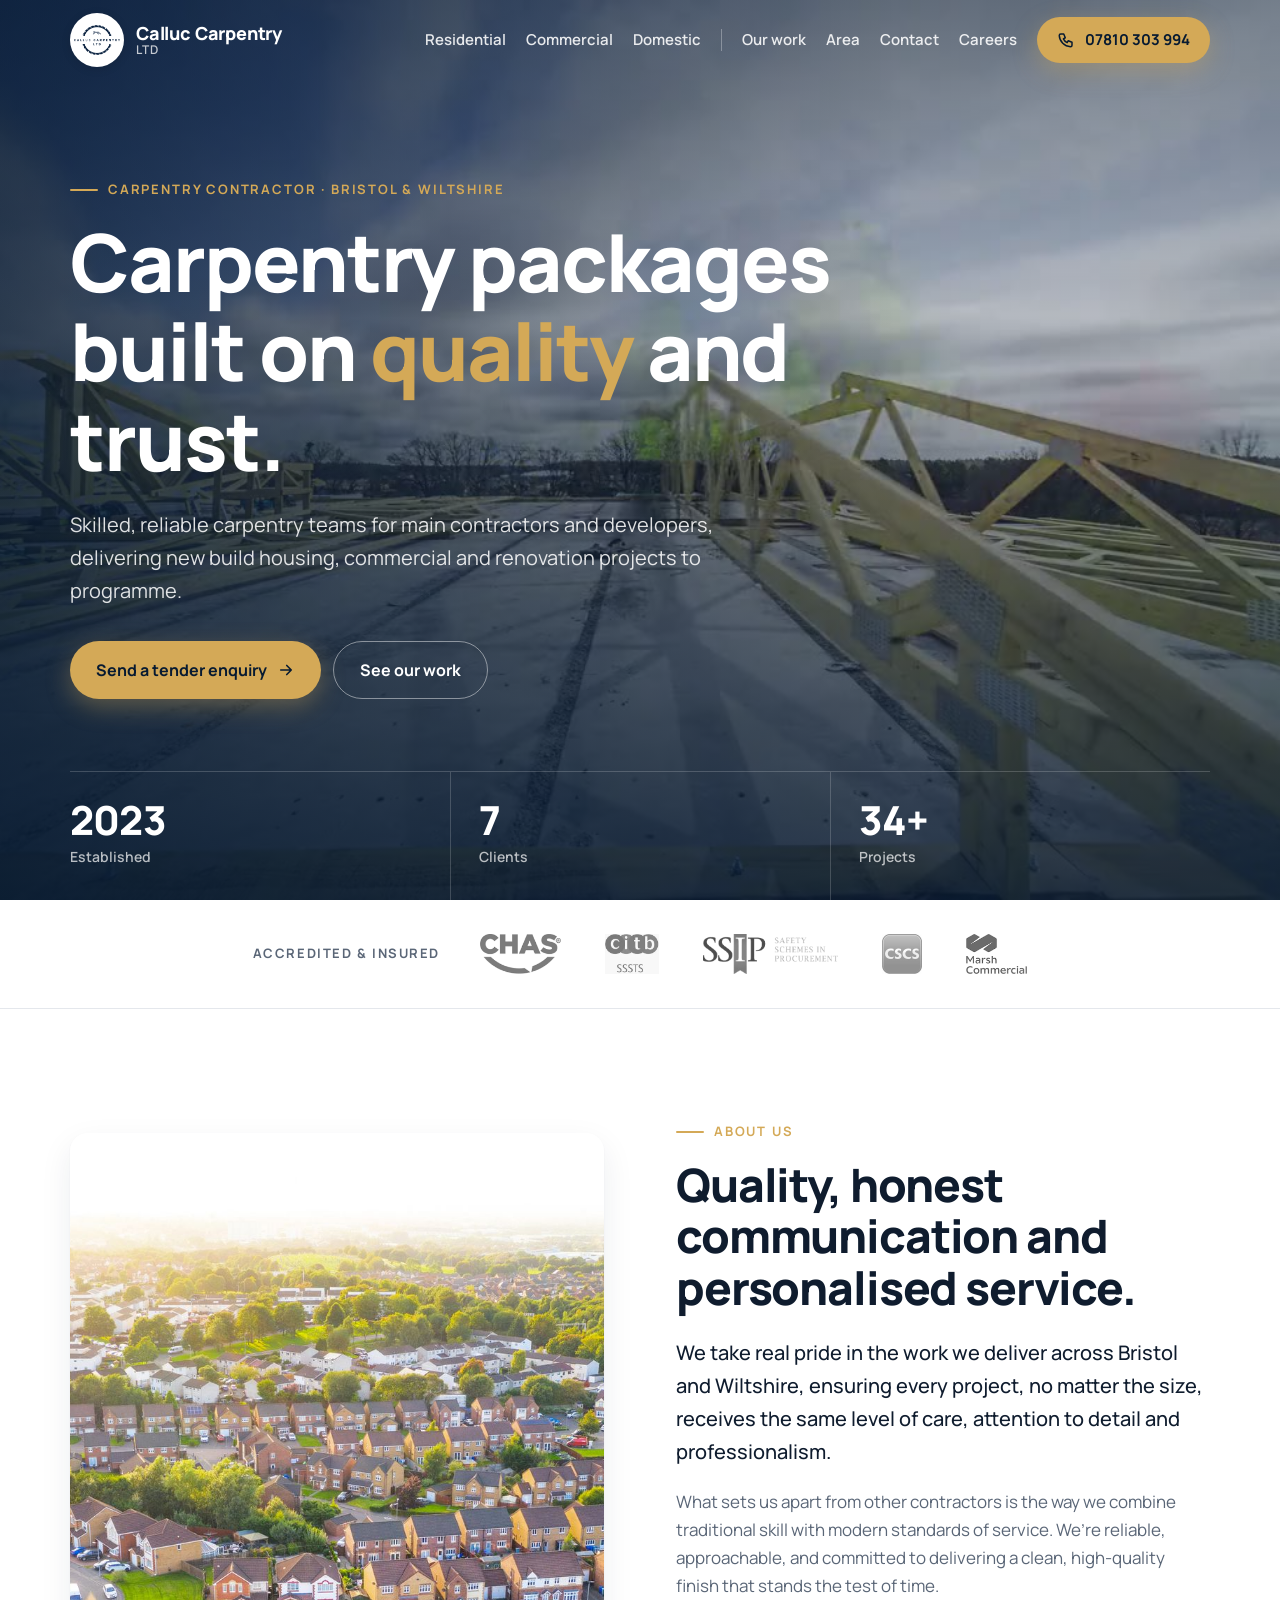
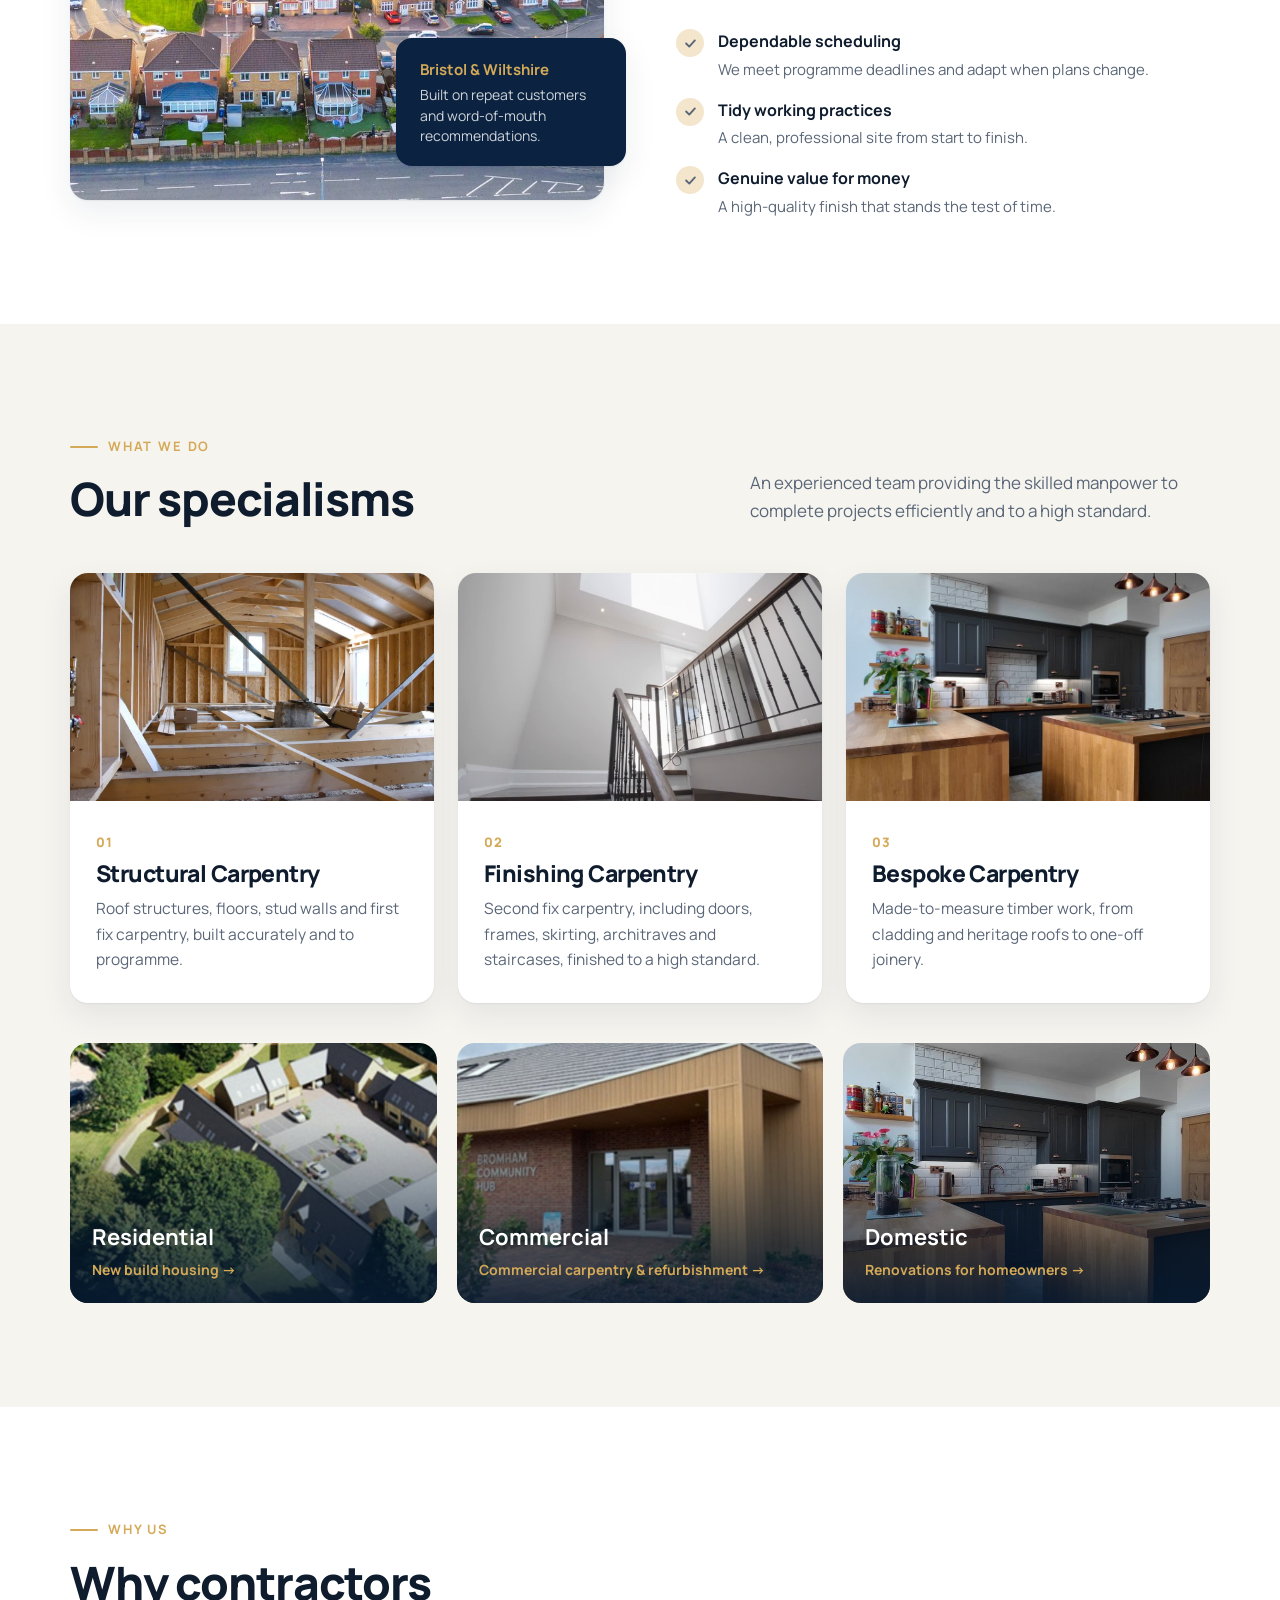
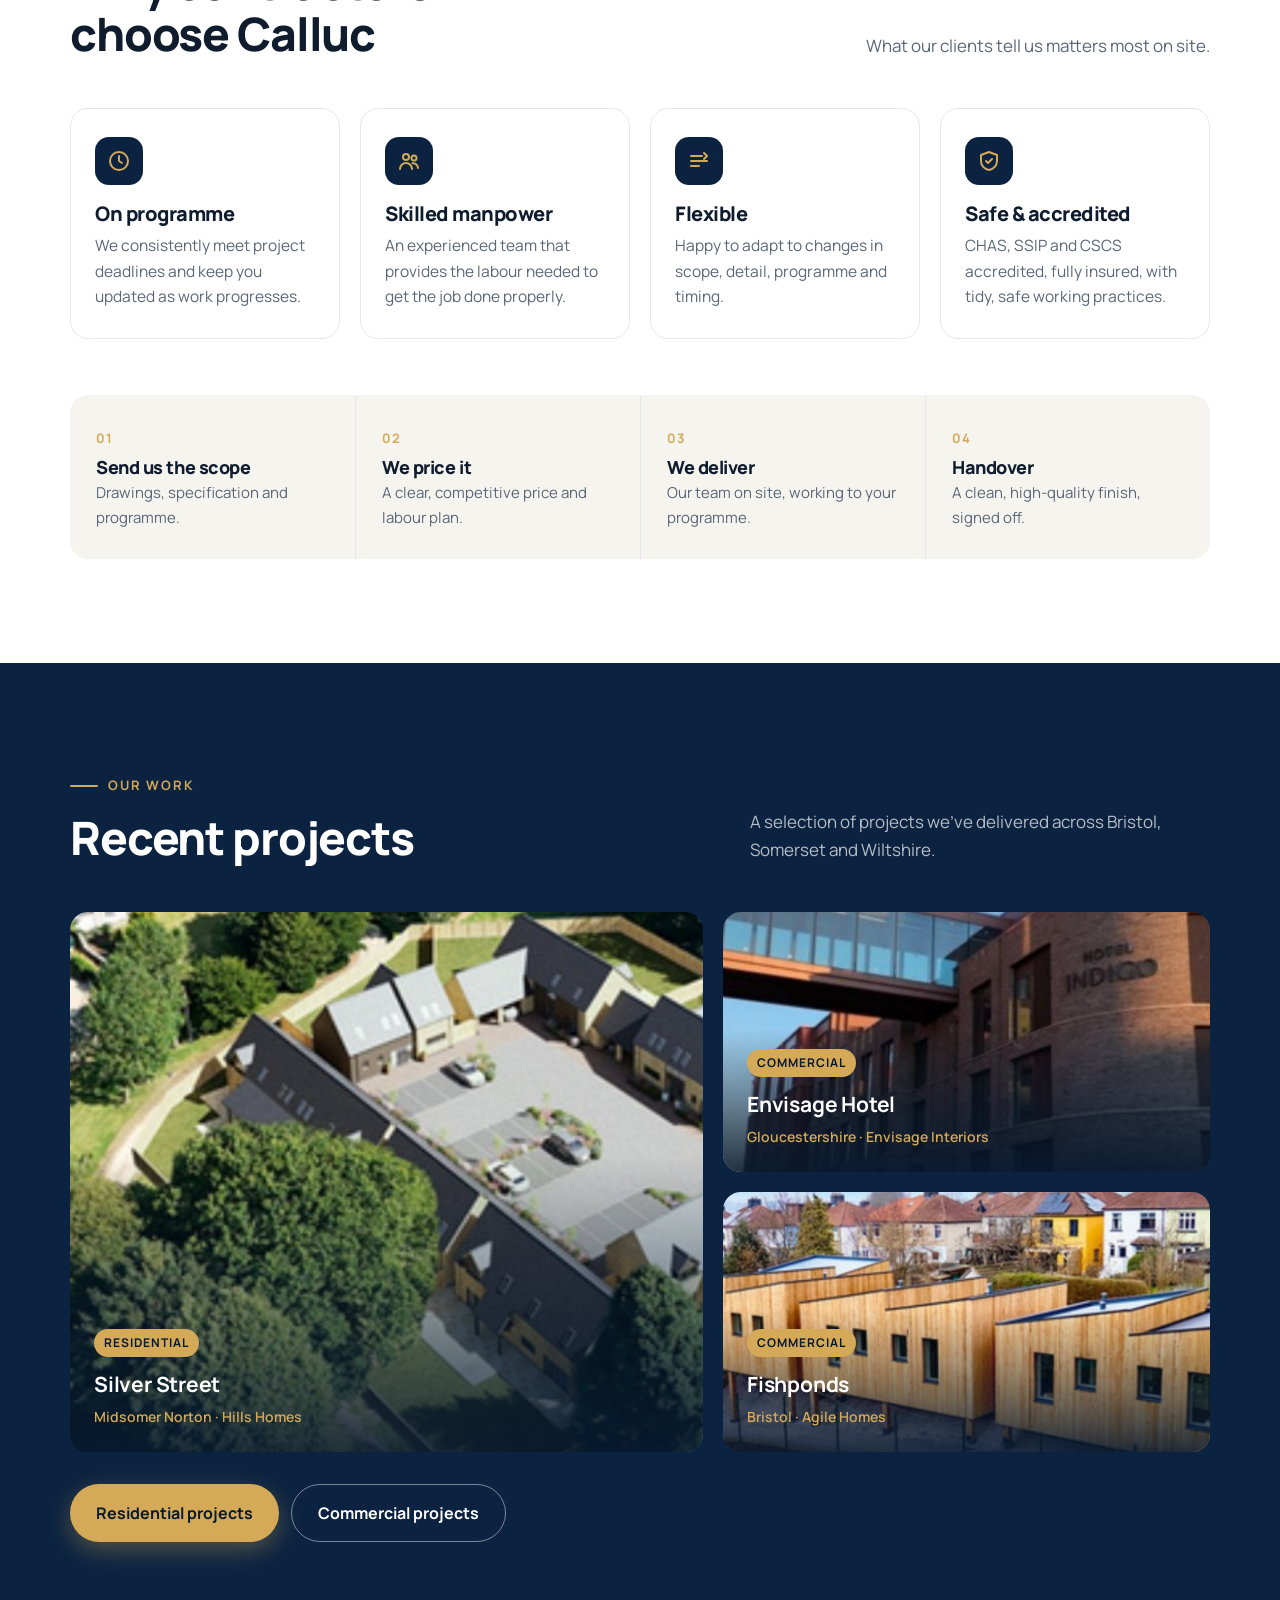
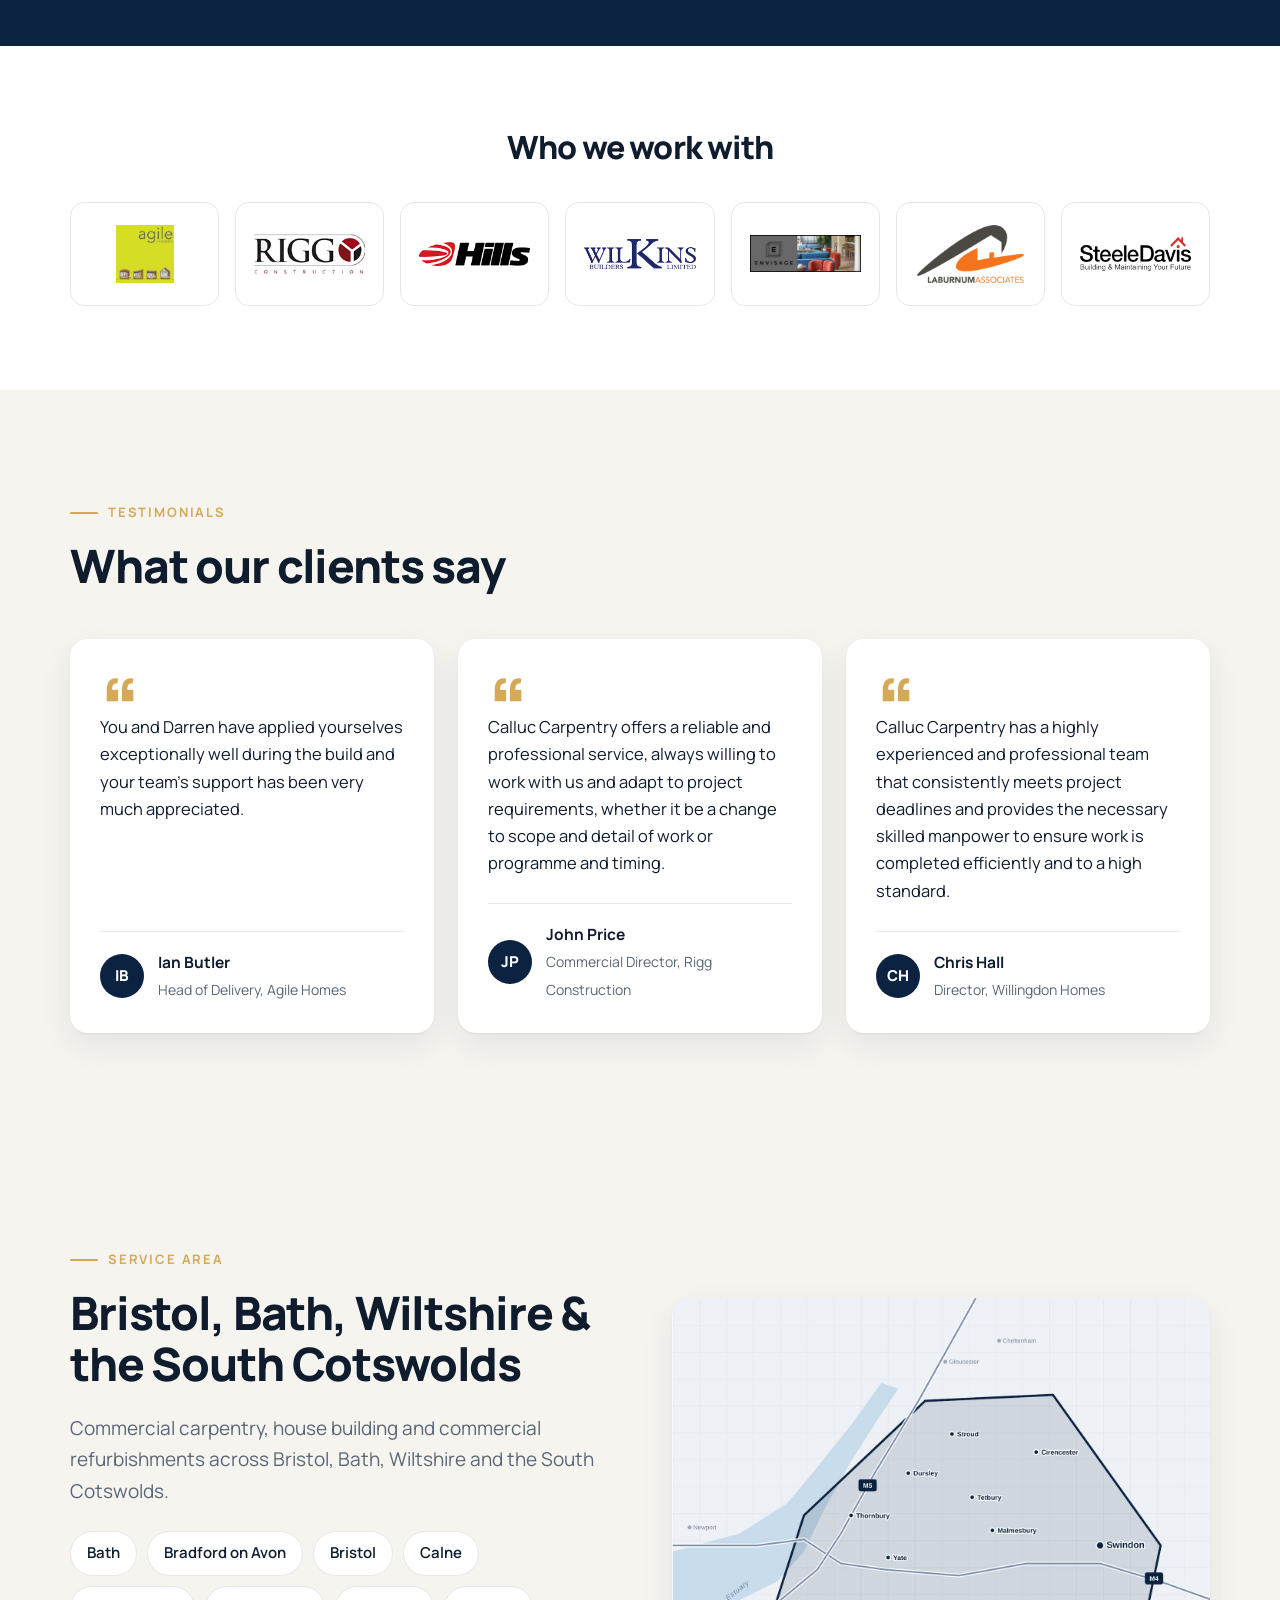
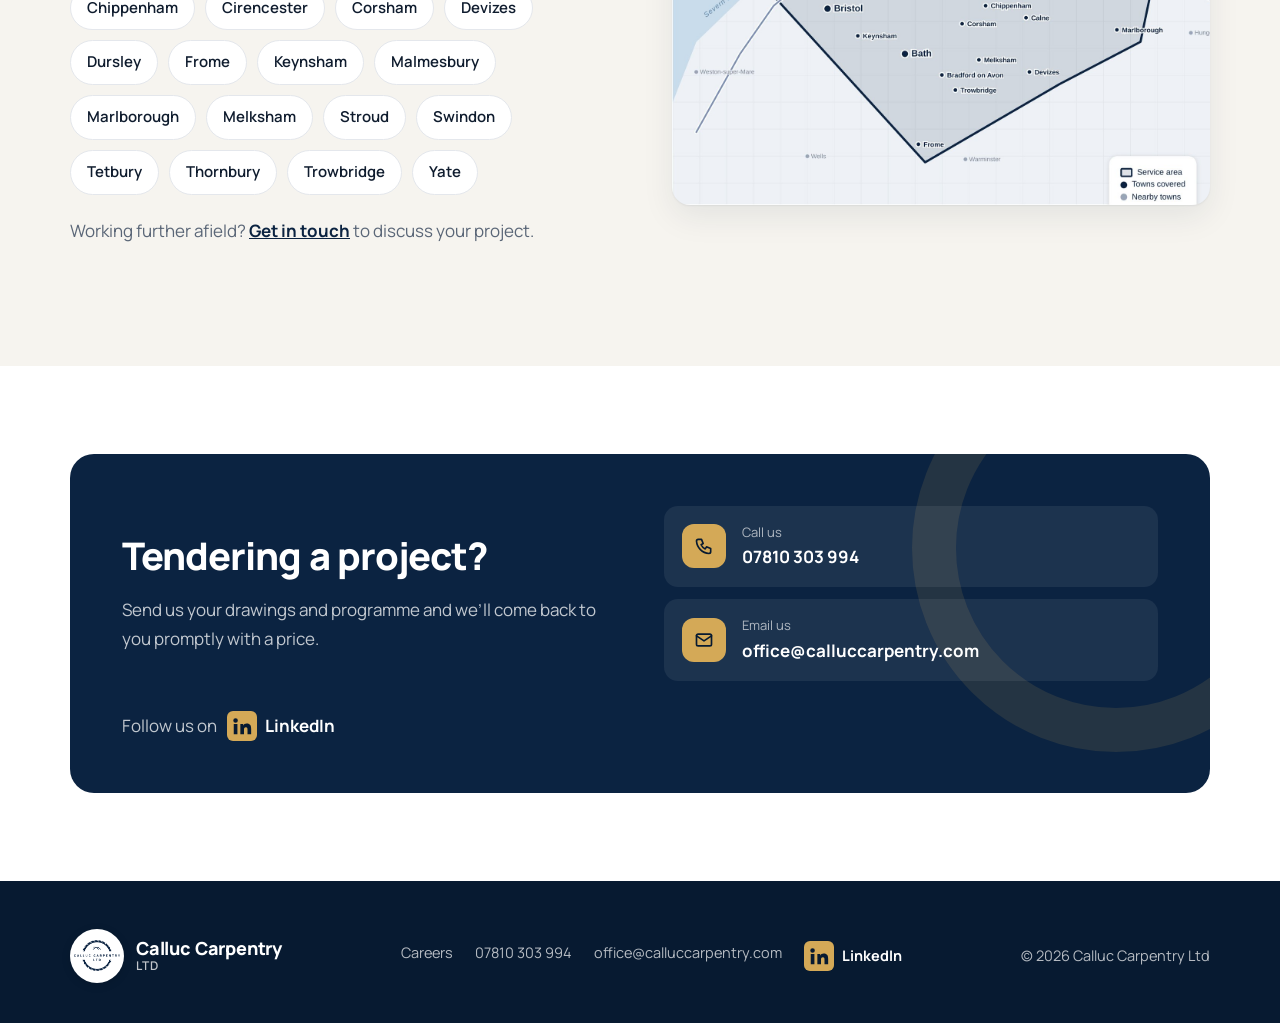
==== commit 3c8676aa: "Preview: add LinkedIn link to footer and contact box on every page Co-Authored-By: Claude Fable 5.2 " ====
--- a/preview/index.html
+++ b/preview/index.html
@@ -229,6 +229,7 @@
             <li><a href="tel:+447810303994"><span class="ico"><svg viewBox="0 0 24 24" fill="none" stroke="currentColor" stroke-width="2" stroke-linecap="round" stroke-linejoin="round"><path d="M5 4h4l2 5-2.5 1.5a11 11 0 0 0 5 5L15 13l5 2v4a2 2 0 0 1-2 2A16 16 0 0 1 3 6a2 2 0 0 1 2-2"/></svg></span><span><small>Call us</small><b>07810 303 994</b></span></a></li>
             <li><a href="mailto:office@calluccarpentry.com?subject=Tender%20enquiry"><span class="ico"><svg viewBox="0 0 24 24" fill="none" stroke="currentColor" stroke-width="2" stroke-linecap="round" stroke-linejoin="round"><rect x="3" y="5" width="18" height="14" rx="2"/><path d="m3 7 9 6 9-6"/></svg></span><span><small>Email us</small><b>office@calluccarpentry.com</b></span></a></li>
           </ul>
+          <p class="follow">Follow us on <a class="social" href="https://www.linkedin.com/company/calluc-carpentry-ltd/" target="_blank" rel="noopener" aria-label="Calluc Carpentry on LinkedIn"><svg viewBox="0 0 24 24" fill="currentColor" aria-hidden="true"><path d="M4.98 3.5a2.5 2.5 0 1 1 0 5 2.5 2.5 0 0 1 0-5zM3 9.75h4V21H3V9.75zM9.5 9.75h3.8v1.6h.06c.53-.95 1.83-1.95 3.76-1.95 4.02 0 4.88 2.5 4.88 5.96V21h-4v-5.02c0-1.2-.02-2.74-1.76-2.74-1.76 0-2.03 1.3-2.03 2.65V21h-4V9.75z"/></svg><span>LinkedIn</span></a></p>
         </div>
       </div>
     </section>
@@ -241,6 +242,7 @@
         <a href="careers.html">Careers</a>
         <a href="tel:+447810303994">07810 303 994</a>
         <a href="mailto:office@calluccarpentry.com">office@calluccarpentry.com</a>
+        <a class="social" href="https://www.linkedin.com/company/calluc-carpentry-ltd/" target="_blank" rel="noopener" aria-label="Calluc Carpentry on LinkedIn"><svg viewBox="0 0 24 24" fill="currentColor" aria-hidden="true"><path d="M4.98 3.5a2.5 2.5 0 1 1 0 5 2.5 2.5 0 0 1 0-5zM3 9.75h4V21H3V9.75zM9.5 9.75h3.8v1.6h.06c.53-.95 1.83-1.95 3.76-1.95 4.02 0 4.88 2.5 4.88 5.96V21h-4v-5.02c0-1.2-.02-2.74-1.76-2.74-1.76 0-2.03 1.3-2.03 2.65V21h-4V9.75z"/></svg><span>LinkedIn</span></a>
       </div>
       <span>© <span id="yr">2026</span> Calluc Carpentry Ltd</span>
     </div>
--- a/preview/site.css
+++ b/preview/site.css
@@ -317,3 +317,11 @@
 .lightbox { position: fixed; inset: 0; z-index: 100; background: rgba(7,26,49,.92); display: grid; place-items: center; padding: 20px; cursor: zoom-out; }
 .lightbox img { max-width: 100%; max-height: 90vh; border-radius: 10px; }
 @media (max-width: 700px) { .ggrid { grid-template-columns: repeat(2, 1fr); gap: 10px; } }
+
+.social { display: inline-flex; align-items: center; gap: 8px; font-weight: 700; color: #fff; }
+.social svg { width: 22px; height: 22px; padding: 4px; border-radius: 6px; background: var(--gold); color: var(--navy-deep); box-sizing: content-box; }
+.social:hover { color: var(--gold); }
+.follow { grid-column: 1 / -1; margin: 6px 0 0; color: rgba(255,255,255,.75); position: relative; z-index: 1; display: flex; align-items: center; gap: 10px; flex-wrap: wrap; }
+.contact-wide > p.follow { grid-column: 1 / -1; grid-row: 3; align-self: auto; margin-top: 10px; }
+.follow .social { text-decoration: none; }
+@media (max-width: 900px) { .contact-wide > p.follow { grid-row: auto; } }
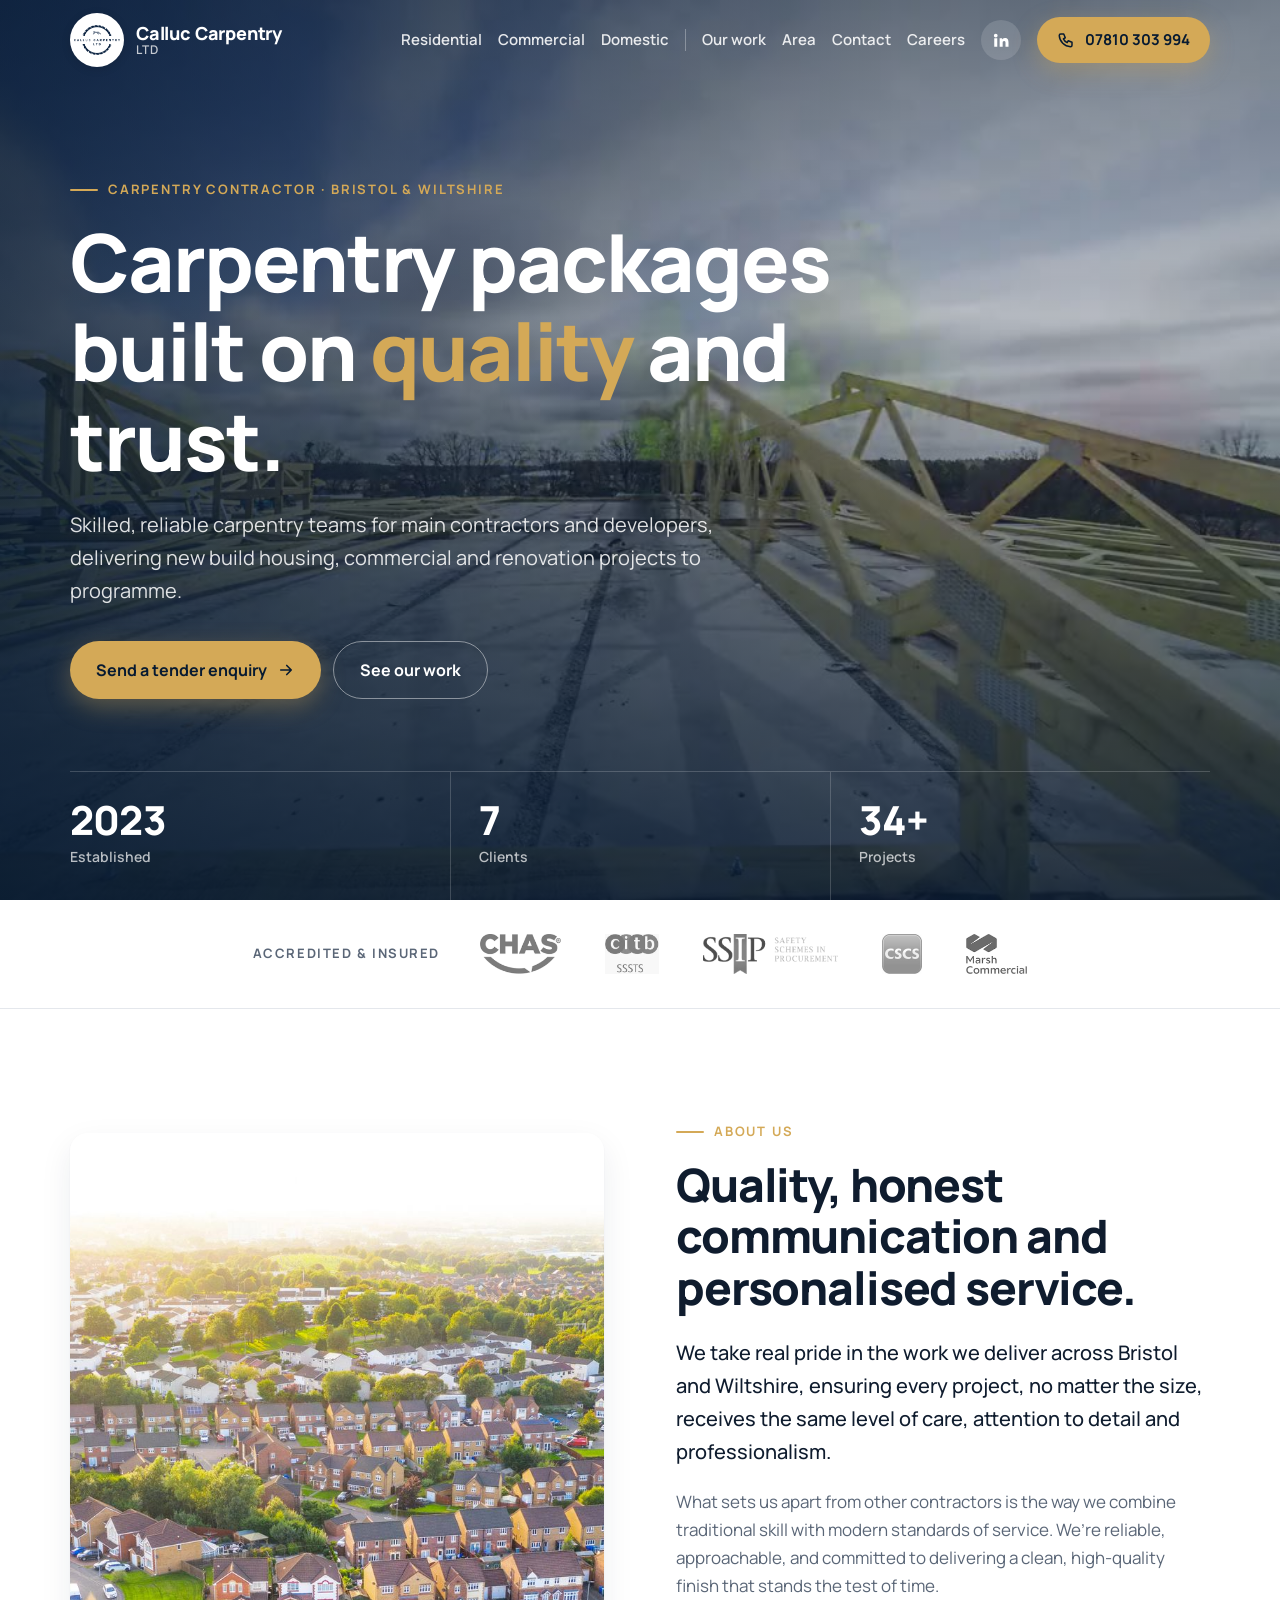
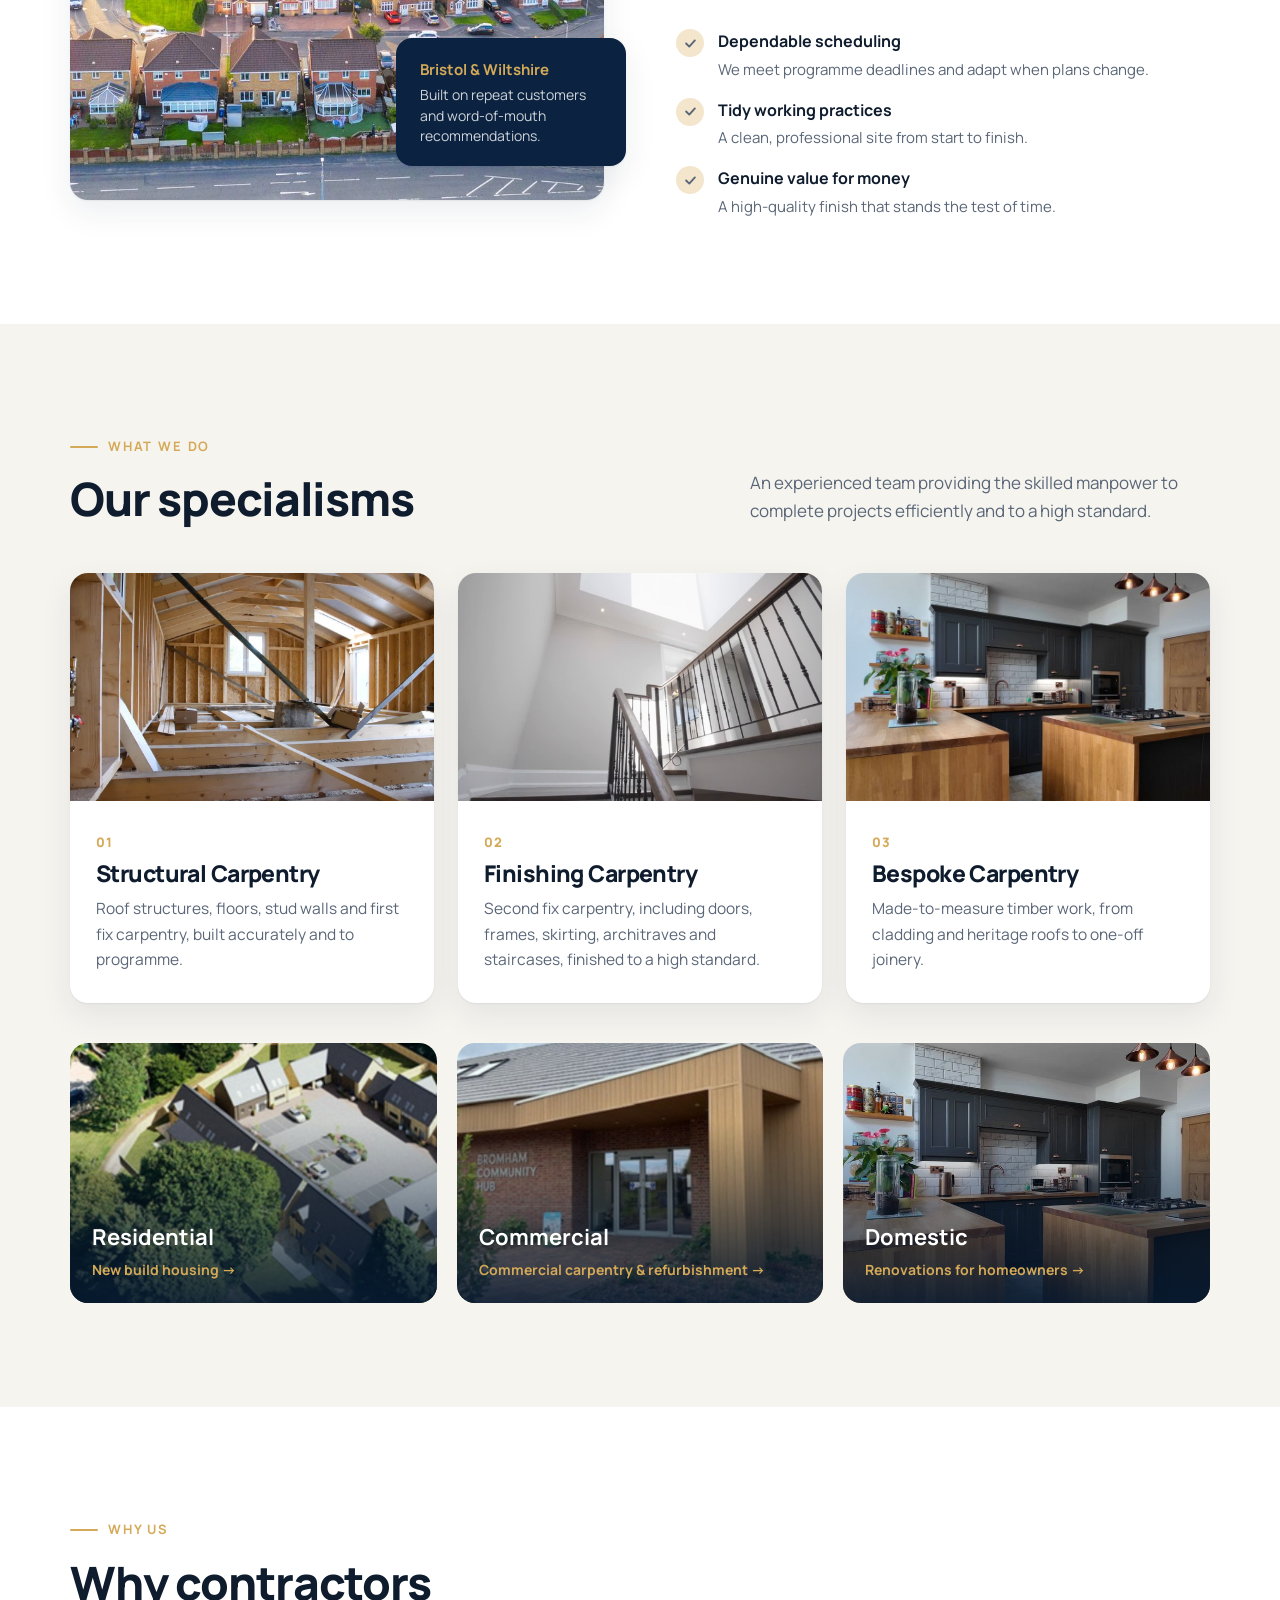
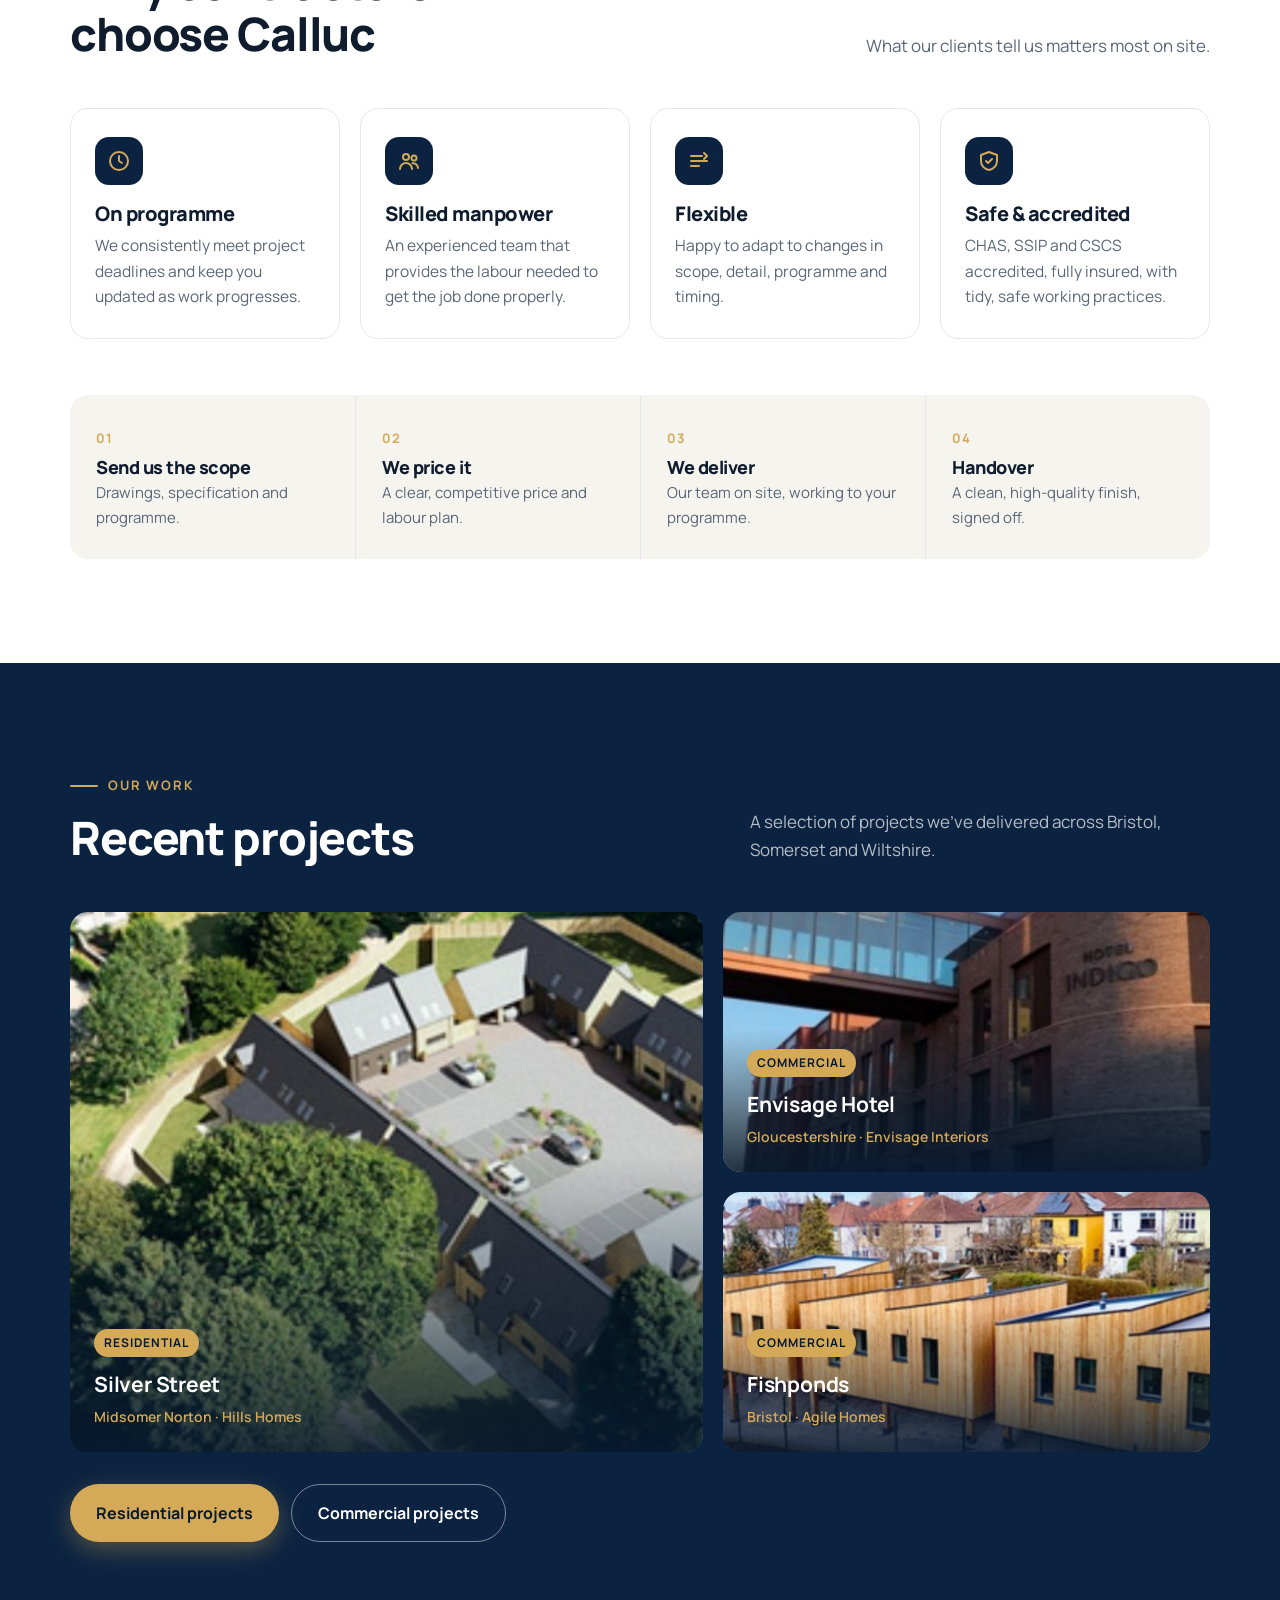
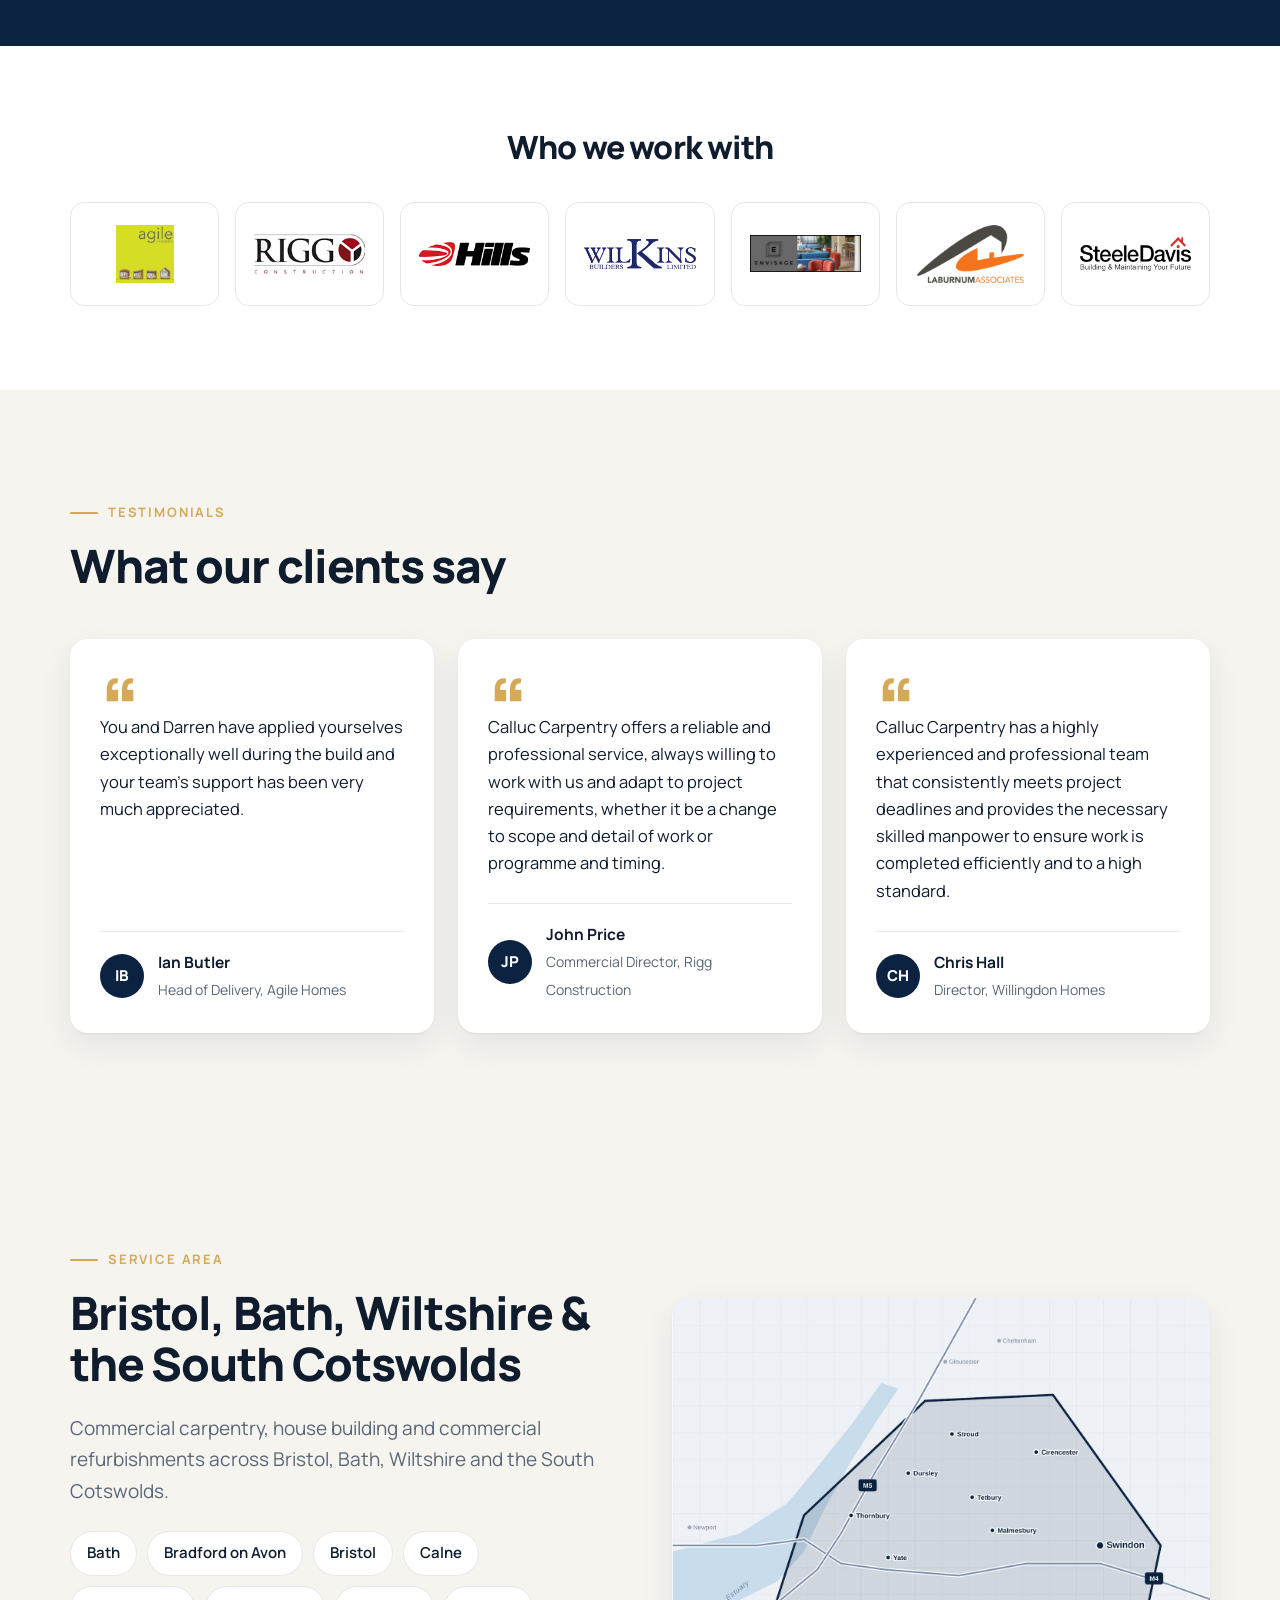
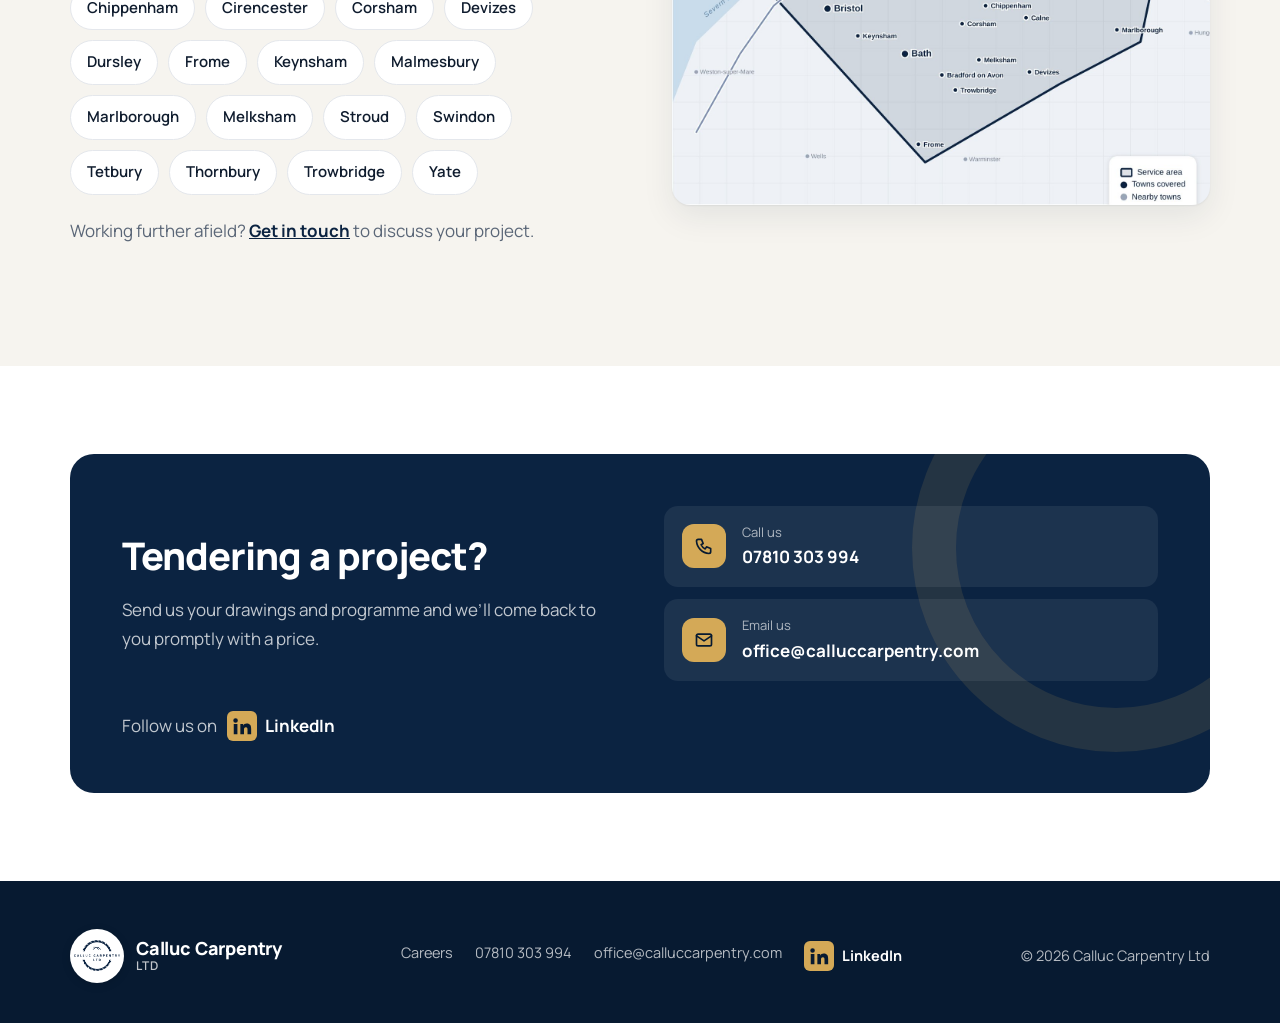
==== commit 60dace7a: "Preview: LinkedIn icon in the top menu of every page, and on careers Co-Authored-By: Claude Fable 5." ====
--- a/preview/index.html
+++ b/preview/index.html
@@ -41,6 +41,7 @@
         <a class="link" href="#area">Area</a>
         <a class="link" href="#contact">Contact</a>
         <a class="link" href="careers.html">Careers</a>
+        <a class="nav-social" href="https://www.linkedin.com/company/calluc-carpentry-ltd/" target="_blank" rel="noopener" aria-label="Calluc Carpentry on LinkedIn"><svg viewBox="0 0 24 24" fill="currentColor" aria-hidden="true"><path d="M4.98 3.5a2.5 2.5 0 1 1 0 5 2.5 2.5 0 0 1 0-5zM3 9.75h4V21H3V9.75zM9.5 9.75h3.8v1.6h.06c.53-.95 1.83-1.95 3.76-1.95 4.02 0 4.88 2.5 4.88 5.96V21h-4v-5.02c0-1.2-.02-2.74-1.76-2.74-1.76 0-2.03 1.3-2.03 2.65V21h-4V9.75z"/></svg><span>LinkedIn</span></a>
         <a class="btn btn-gold" href="tel:+447810303994"><svg viewBox="0 0 24 24" fill="none" stroke="currentColor" stroke-width="2" stroke-linecap="round" stroke-linejoin="round"><path d="M5 4h4l2 5-2.5 1.5a11 11 0 0 0 5 5L15 13l5 2v4a2 2 0 0 1-2 2A16 16 0 0 1 3 6a2 2 0 0 1 2-2"/></svg>07810 303 994</a>
       </nav>
     </div>
--- a/preview/site.css
+++ b/preview/site.css
@@ -325,3 +325,15 @@
 .contact-wide > p.follow { grid-column: 1 / -1; grid-row: 3; align-self: auto; margin-top: 10px; }
 .follow .social { text-decoration: none; }
 @media (max-width: 900px) { .contact-wide > p.follow { grid-row: auto; } }
+
+.nav-social { display: inline-grid; place-items: center; width: 40px; height: 40px; border-radius: 50%; background: rgba(255,255,255,.14); color: #fff; text-decoration: none; transition: .2s; }
+.nav-social svg { width: 18px; height: 18px; }
+.nav-social span { display: none; }
+.nav-social:hover { background: var(--gold); color: var(--navy-deep); }
+.site-header.scrolled .nav-social { background: var(--navy); color: #fff; }
+.site-header.scrolled .nav-social:hover { background: var(--gold); color: var(--navy-deep); }
+@media (max-width: 1280px) and (min-width: 1121px) { .nav { gap: 16px; } }
+@media (max-width: 1120px) { .nav-social { width: auto; height: auto; border-radius: 0; background: none !important; color: var(--ink) !important; display: flex; justify-content: flex-start; gap: 10px; padding: 14px 0; border-bottom: 1px solid var(--line); font-weight: 600; font-size: 17px; } .nav-social span { display: inline; } .nav-social svg { width: 20px; height: 20px; color: var(--navy); } }
+.follow-light { display: flex; align-items: center; gap: 10px; flex-wrap: wrap; color: var(--muted); }
+.social-dark { color: var(--navy); text-decoration: none; }
+.social-dark:hover { color: #9a7224; }
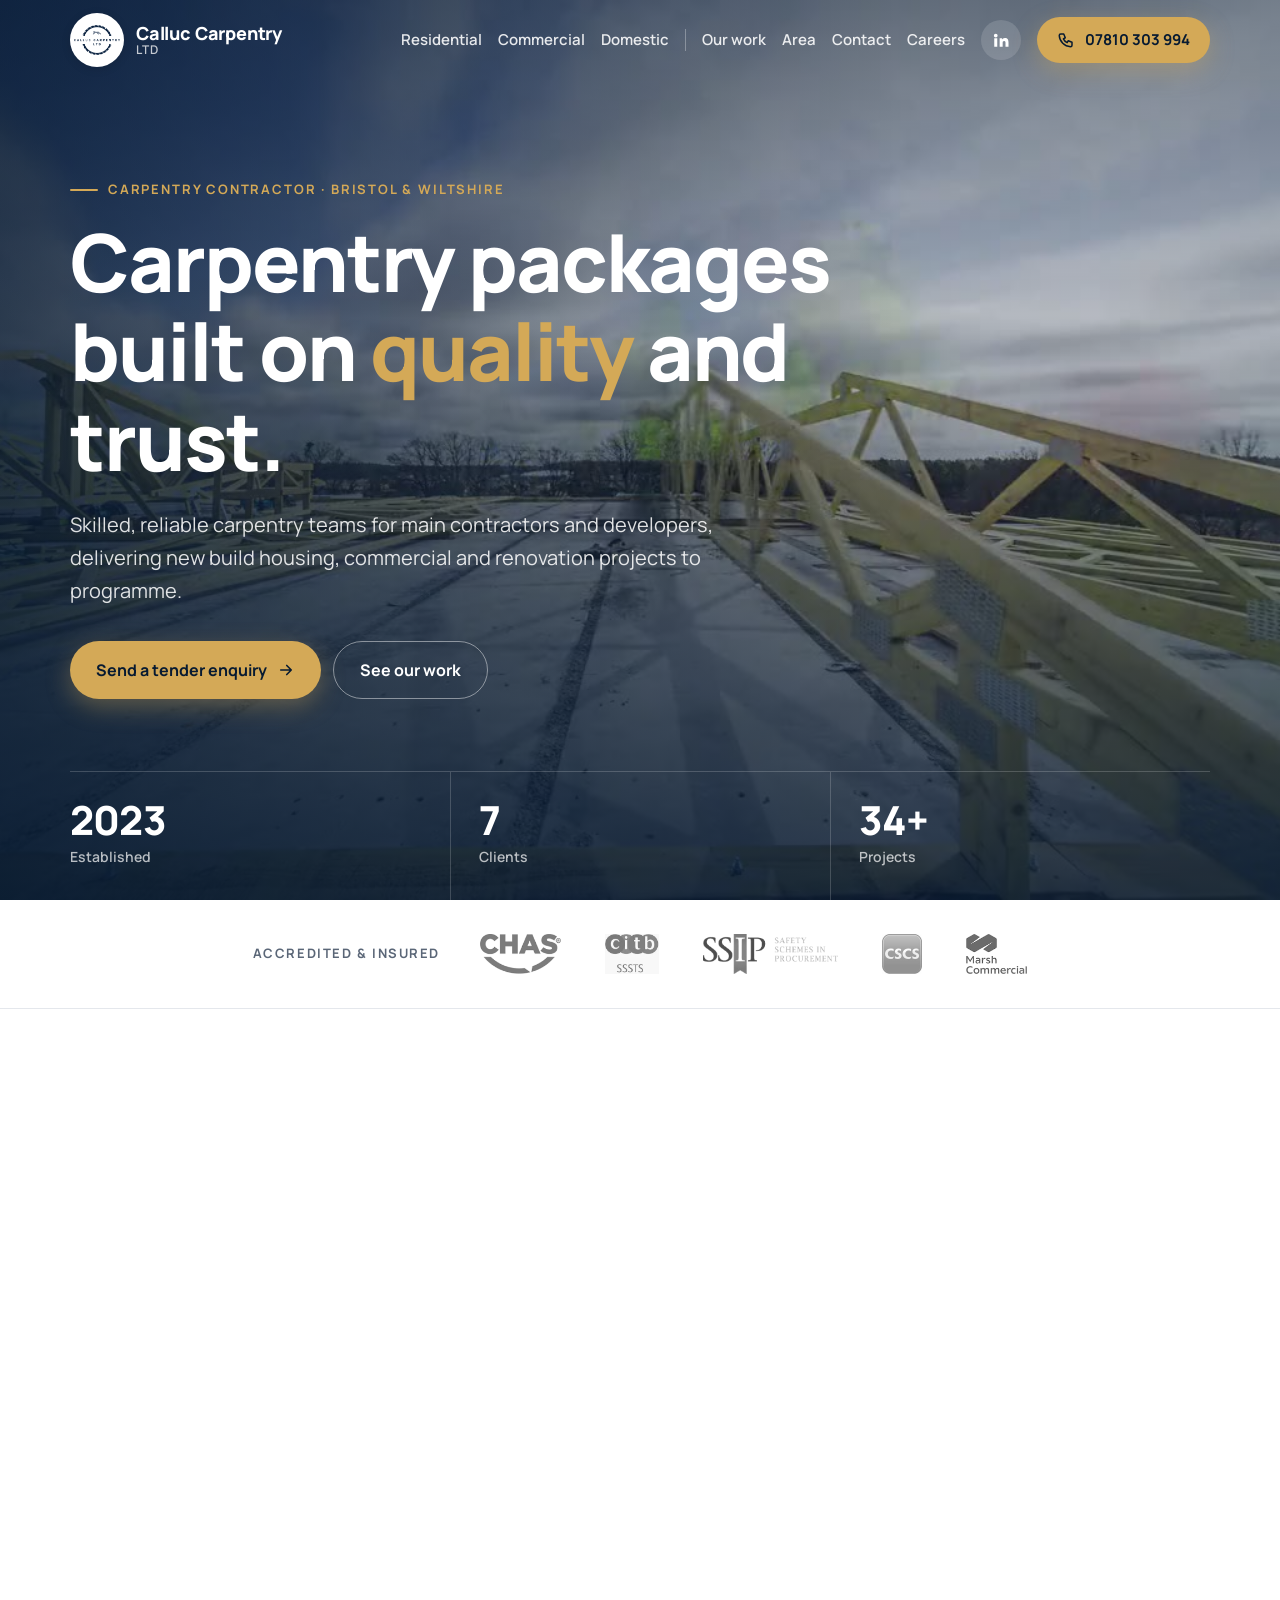
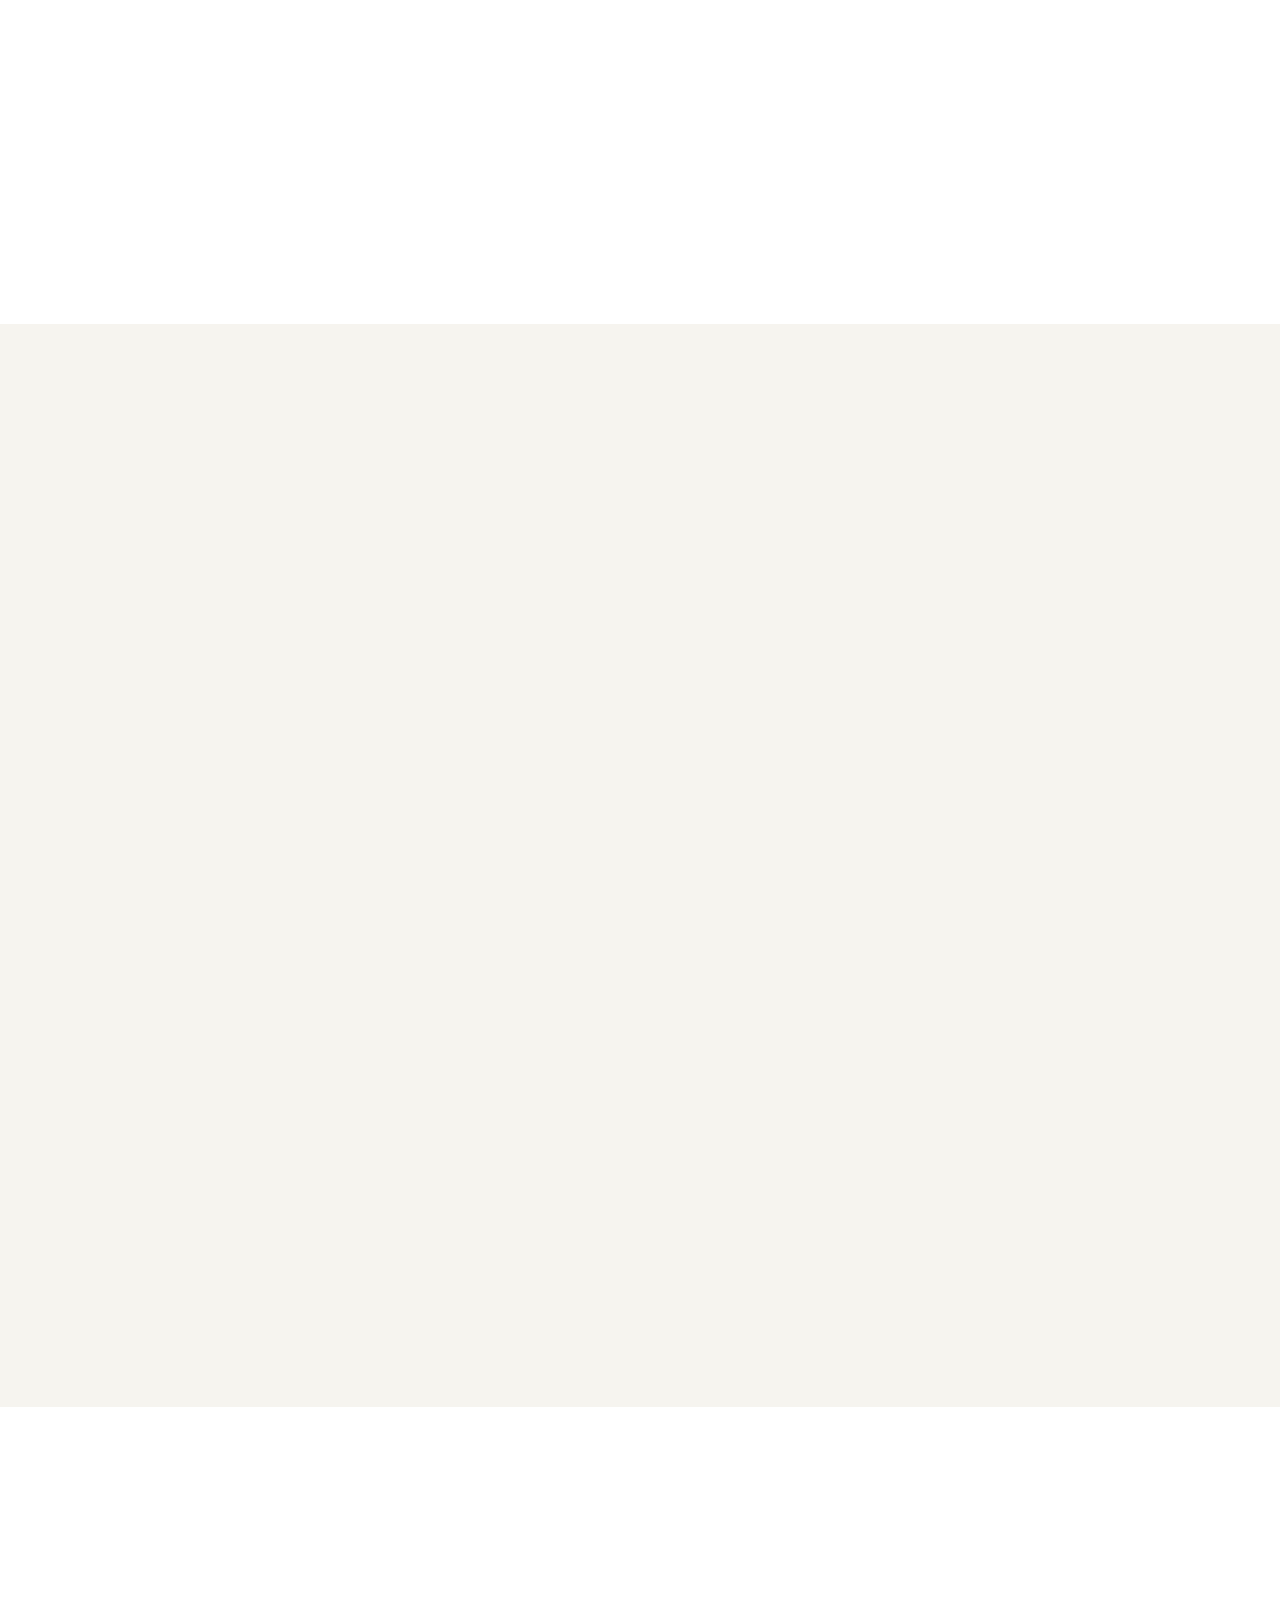
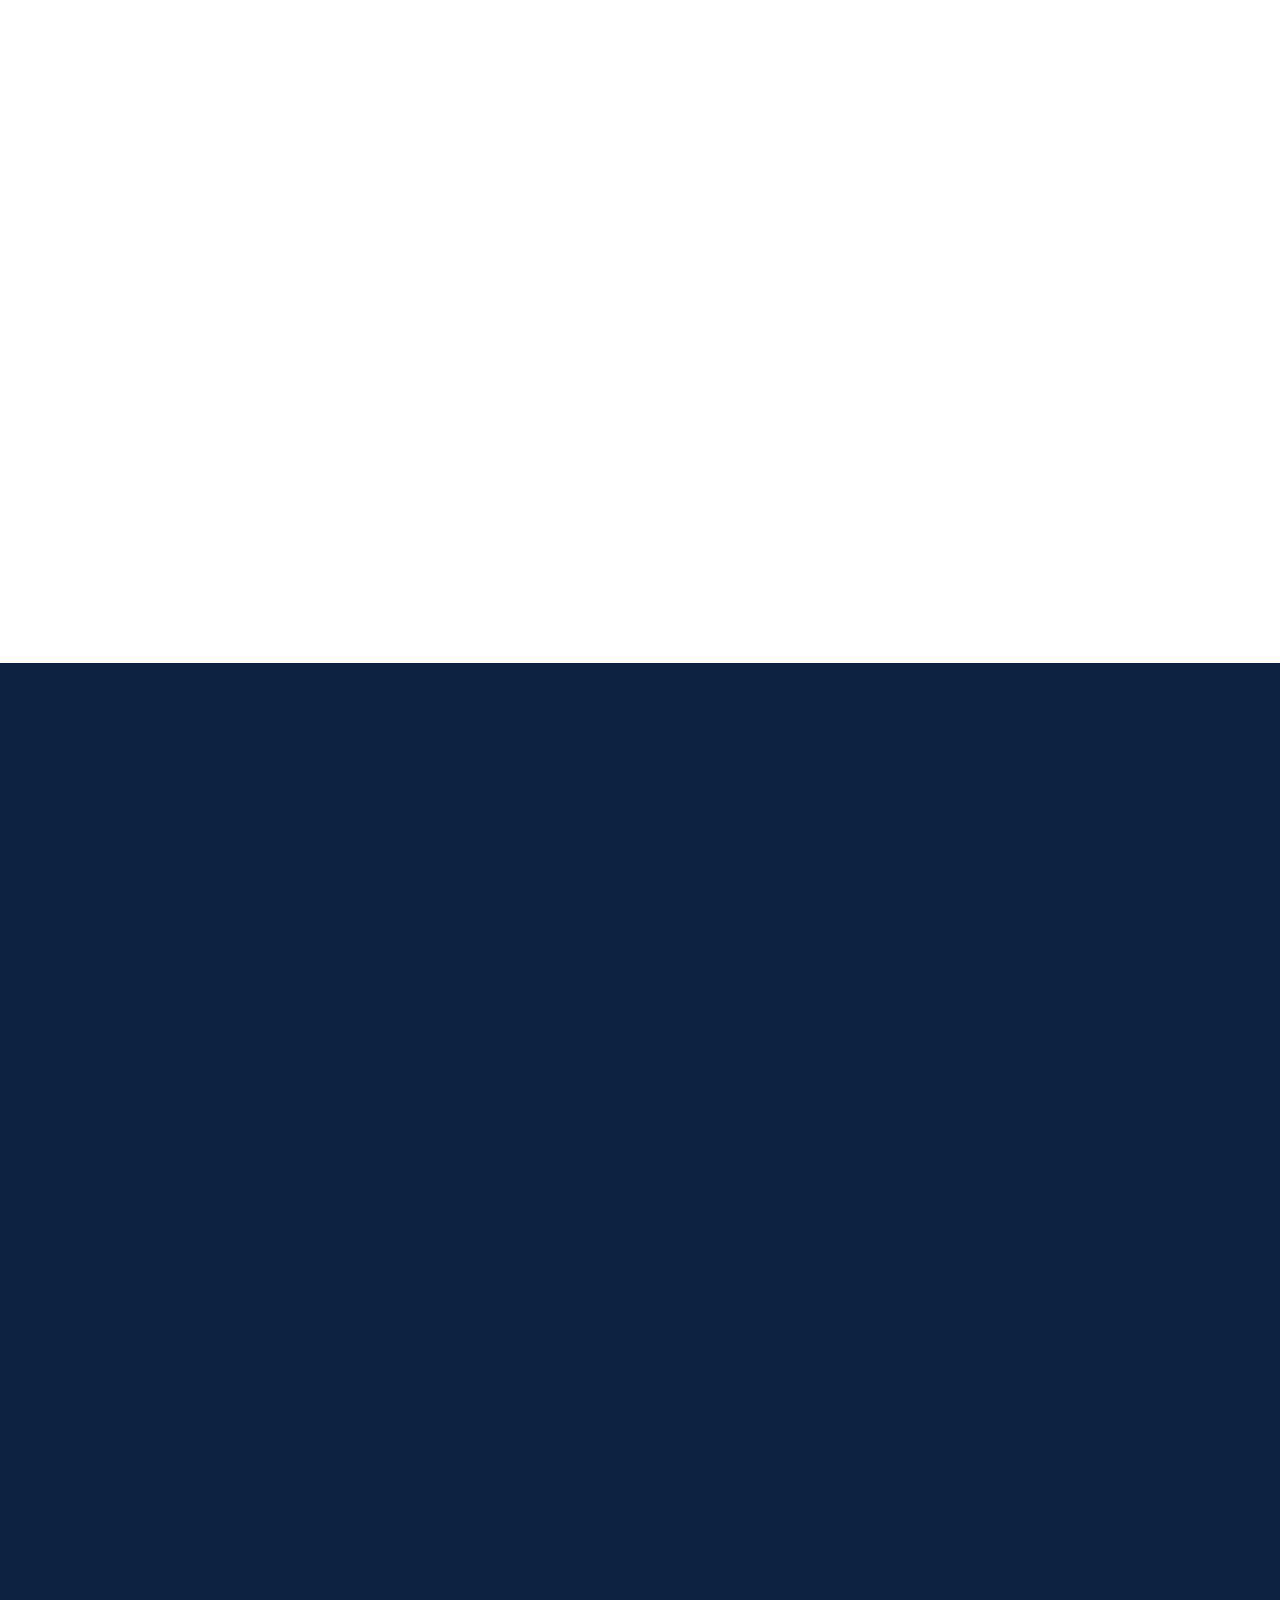
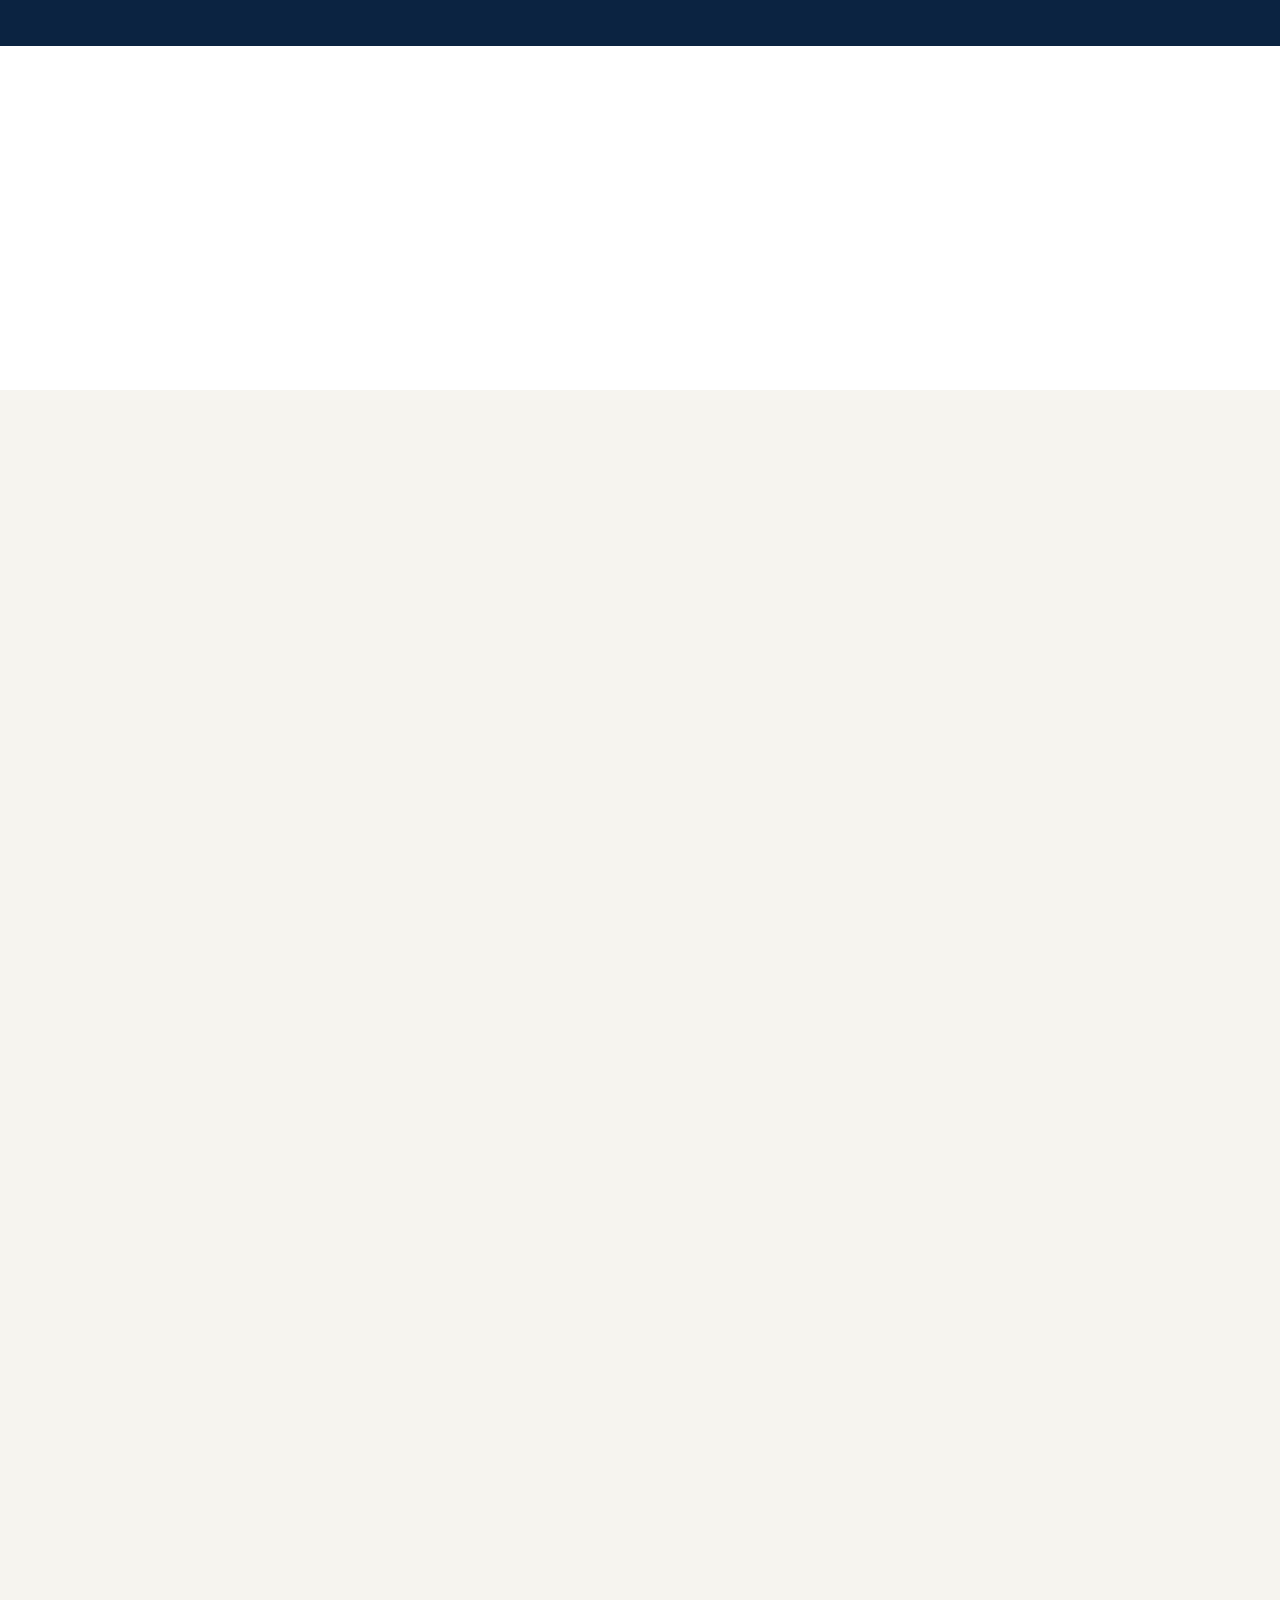
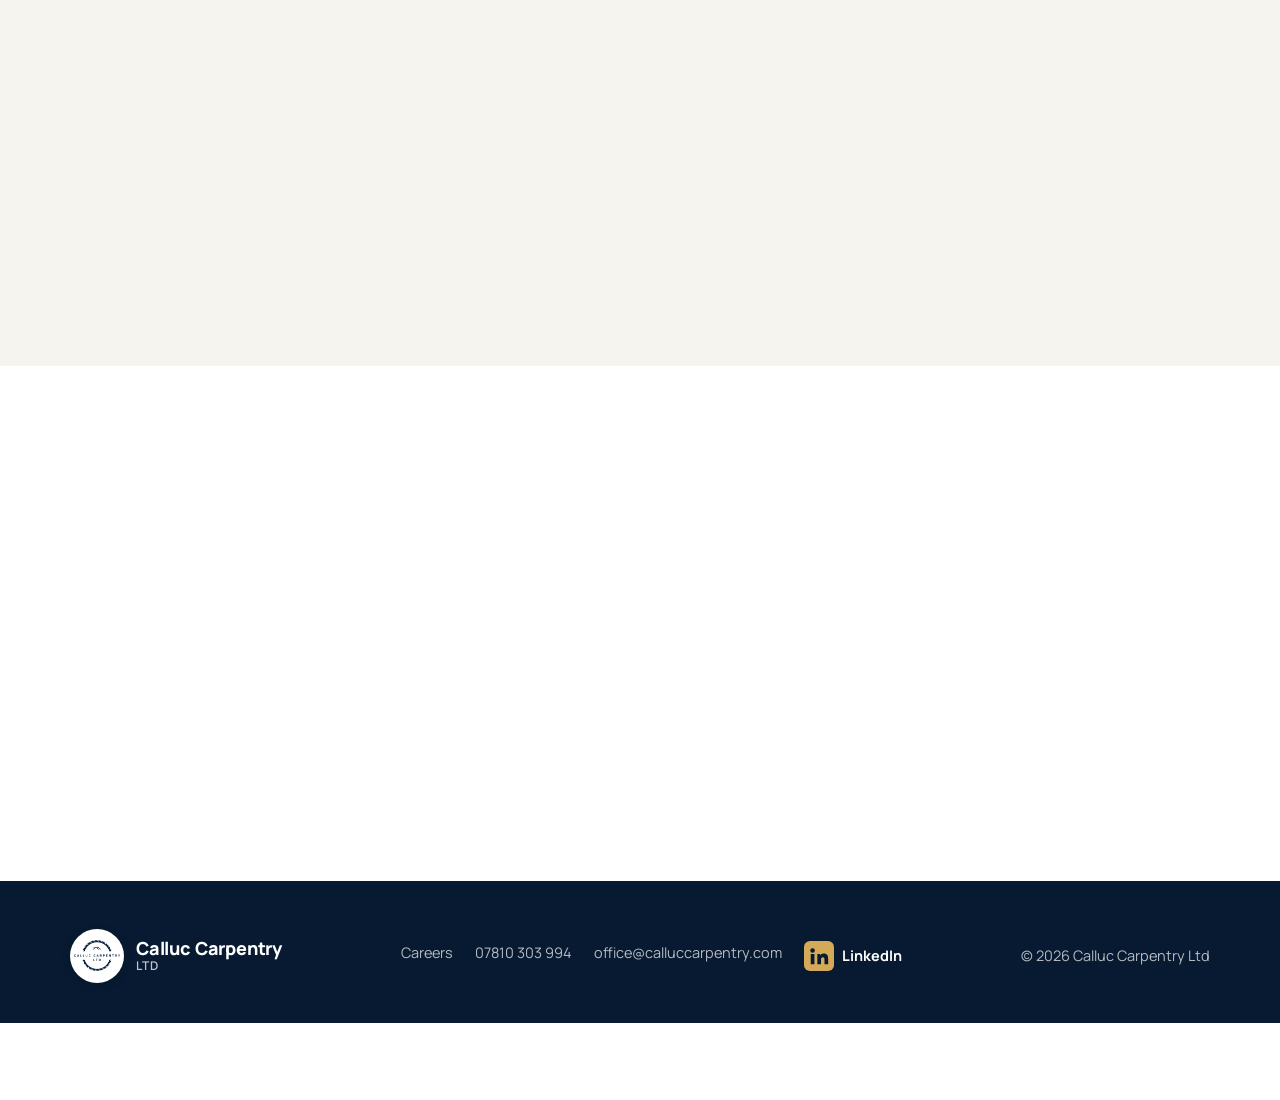
==== commit d1dbc518: "Make the redesigned website live - New site (home, residential, commercial, domestic, careers) now  " ====
--- a/preview/index.html
+++ b/preview/index.html
@@ -1,259 +1 @@
-<!doctype html>
-<html lang="en-GB">
-<head>
-  <meta charset="utf-8">
-  <meta name="viewport" content="width=device-width, initial-scale=1">
-  <title>Calluc Carpentry Ltd | Carpentry Contractor, Bristol &amp; Wiltshire</title>
-  <meta name="description" content="Calluc Carpentry Ltd is a carpentry contractor specialising in new build homes, commercial carpentry and renovations across Bristol and Wiltshire. Call 07810 303 994.">
-  <meta name="robots" content="noindex">
-  <meta name="theme-color" content="#0b2341">
-  <meta property="og:title" content="Calluc Carpentry Ltd | Carpentry Contractor, Bristol &amp; Wiltshire">
-  <meta property="og:description" content="Carpentry contractor for new build homes, commercial carpentry and renovations across Bristol and Wiltshire.">
-  <meta property="og:type" content="website">
-  <meta property="og:image" content="https://www.calluccarpentry.com/icons/icon-512.png">
-  <link rel="icon" href="../icons/favicon-32.png" sizes="32x32" type="image/png">
-  <link rel="icon" href="../icons/icon-192.png" sizes="192x192" type="image/png">
-  <link rel="apple-touch-icon" href="../icons/apple-touch-icon.png">
-  <link rel="preconnect" href="https://fonts.googleapis.com">
-  <link rel="preconnect" href="https://fonts.gstatic.com" crossorigin>
-  <link href="https://fonts.googleapis.com/css2?family=Manrope:wght@400;500;600;700;800&display=swap" rel="stylesheet">
-  <link rel="preload" as="image" href="img/hero.jpg">
-  <link rel="stylesheet" href="site.css">
-</head>
-<body>
-
-  <header class="site-header" id="header">
-    <div class="wrap">
-      <a class="brand" href="index.html" aria-label="Calluc Carpentry Ltd, home">
-        <span class="brand-badge"><img src="img/logo.png" alt=""></span>
-        <span class="brand-name">Calluc Carpentry<small>Ltd</small></span>
-      </a>
-      <a class="call-mini" href="tel:+447810303994" aria-label="Call 07810 303 994"><svg viewBox="0 0 24 24" fill="none" stroke="currentColor" stroke-width="2" stroke-linecap="round" stroke-linejoin="round"><path d="M5 4h4l2 5-2.5 1.5a11 11 0 0 0 5 5L15 13l5 2v4a2 2 0 0 1-2 2A16 16 0 0 1 3 6a2 2 0 0 1 2-2"/></svg></a>
-      <button class="menu-btn" id="menuBtn" aria-label="Open menu" aria-expanded="false" aria-controls="nav">
-        <svg width="26" height="26" viewBox="0 0 24 24" fill="none" stroke="currentColor" stroke-width="2" stroke-linecap="round"><path d="M4 7h16M4 12h16M4 17h16"/></svg>
-      </button>
-      <nav class="nav" id="nav" aria-label="Main">
-        <a class="link tab" href="residential.html">Residential</a>
-        <a class="link tab" href="commercial.html">Commercial</a>
-        <a class="link tab" href="domestic.html">Domestic</a>
-        <span class="sep" aria-hidden="true"></span>
-        <a class="link" href="#work">Our work</a>
-        <a class="link" href="#area">Area</a>
-        <a class="link" href="#contact">Contact</a>
-        <a class="link" href="careers.html">Careers</a>
-        <a class="nav-social" href="https://www.linkedin.com/company/calluc-carpentry-ltd/" target="_blank" rel="noopener" aria-label="Calluc Carpentry on LinkedIn"><svg viewBox="0 0 24 24" fill="currentColor" aria-hidden="true"><path d="M4.98 3.5a2.5 2.5 0 1 1 0 5 2.5 2.5 0 0 1 0-5zM3 9.75h4V21H3V9.75zM9.5 9.75h3.8v1.6h.06c.53-.95 1.83-1.95 3.76-1.95 4.02 0 4.88 2.5 4.88 5.96V21h-4v-5.02c0-1.2-.02-2.74-1.76-2.74-1.76 0-2.03 1.3-2.03 2.65V21h-4V9.75z"/></svg><span>LinkedIn</span></a>
-        <a class="btn btn-gold" href="tel:+447810303994"><svg viewBox="0 0 24 24" fill="none" stroke="currentColor" stroke-width="2" stroke-linecap="round" stroke-linejoin="round"><path d="M5 4h4l2 5-2.5 1.5a11 11 0 0 0 5 5L15 13l5 2v4a2 2 0 0 1-2 2A16 16 0 0 1 3 6a2 2 0 0 1 2-2"/></svg>07810 303 994</a>
-      </nav>
-    </div>
-  </header>
-
-  <main id="top">
-    <section class="hero" aria-label="Introduction">
-      <video autoplay muted loop playsinline preload="metadata" poster="img/hero.jpg" aria-hidden="true" id="heroVideo">
-        <source src="img/hero.mp4" type="video/mp4">
-      </video>
-      <div class="wrap">
-        <span class="eyebrow">Carpentry contractor · Bristol &amp; Wiltshire</span>
-        <h1>Carpentry packages built on <em>quality</em> and trust.</h1>
-        <p>Skilled, reliable carpentry teams for main contractors and developers, delivering new build housing, commercial and renovation projects to programme.</p>
-        <div class="hero-actions">
-          <a class="btn btn-gold" href="mailto:office@calluccarpentry.com?subject=Tender%20enquiry">Send a tender enquiry
-            <svg viewBox="0 0 24 24" fill="none" stroke="currentColor" stroke-width="2.2" stroke-linecap="round" stroke-linejoin="round"><path d="M5 12h14M13 6l6 6-6 6"/></svg></a>
-          <a class="btn btn-outline" href="#work">See our work</a>
-        </div>
-        <div class="stats">
-          <div class="stat"><b>2023</b><span>Established</span></div>
-          <div class="stat"><b>7</b><span>Clients</span></div>
-          <div class="stat"><b>34+</b><span>Projects</span></div>
-        </div>
-      </div>
-    </section>
-
-    <div class="accred" aria-label="Accreditations">
-      <div class="wrap">
-        <span class="accred-label">Accredited &amp; insured</span>
-        <div class="accred-logos">
-          <img src="img/logo-chas.png" alt="CHAS" loading="lazy">
-          <img src="img/logo-citb.png" alt="CITB SSSTS" loading="lazy">
-          <img src="img/logo-ssip.png" alt="SSIP" loading="lazy">
-          <img src="img/logo-cscs.png" alt="CSCS" loading="lazy">
-          <img src="img/logo-marsh.png" alt="Marsh Commercial" loading="lazy">
-        </div>
-      </div>
-    </div>
-
-    <section id="about">
-      <div class="wrap about-grid">
-        <div class="about-media reveal">
-          <img src="img/aerial.jpg" alt="" loading="lazy">
-          <div class="about-badge"><b>Bristol &amp; Wiltshire</b><span>Built on repeat customers and word-of-mouth recommendations.</span></div>
-        </div>
-        <div class="about-text reveal">
-          <span class="eyebrow">About us</span>
-          <h2>Quality, honest communication and personalised service.</h2>
-          <p class="big">We take real pride in the work we deliver across Bristol and Wiltshire, ensuring every project, no matter the size, receives the same level of care, attention to detail and professionalism.</p>
-          <p>What sets us apart from other contractors is the way we combine traditional skill with modern standards of service. We’re reliable, approachable, and committed to delivering a clean, high-quality finish that stands the test of time.</p>
-          <ul class="values">
-            <li><span class="tick"><svg viewBox="0 0 24 24" fill="none" stroke="currentColor" stroke-width="3" stroke-linecap="round" stroke-linejoin="round"><path d="m5 12 5 5 9-10"/></svg></span><div><strong>Dependable scheduling</strong><span>We meet programme deadlines and adapt when plans change.</span></div></li>
-            <li><span class="tick"><svg viewBox="0 0 24 24" fill="none" stroke="currentColor" stroke-width="3" stroke-linecap="round" stroke-linejoin="round"><path d="m5 12 5 5 9-10"/></svg></span><div><strong>Tidy working practices</strong><span>A clean, professional site from start to finish.</span></div></li>
-            <li><span class="tick"><svg viewBox="0 0 24 24" fill="none" stroke="currentColor" stroke-width="3" stroke-linecap="round" stroke-linejoin="round"><path d="m5 12 5 5 9-10"/></svg></span><div><strong>Genuine value for money</strong><span>A high-quality finish that stands the test of time.</span></div></li>
-          </ul>
-        </div>
-      </div>
-    </section>
-
-    <section id="services" class="services">
-      <div class="wrap">
-        <div class="head-row reveal">
-          <div><span class="eyebrow">What we do</span><h2>Our specialisms</h2></div>
-          <p>An experienced team providing the skilled manpower to complete projects efficiently and to a high standard.</p>
-        </div>
-        <div class="cards">
-          <article class="card reveal">
-            <div class="card-img"><img src="img/structural.jpg" alt="" loading="lazy"></div>
-            <div class="card-body"><span class="card-num">01</span><h3>Structural Carpentry</h3><p>Roof structures, floors, stud walls and first fix carpentry, built accurately and to programme.</p></div>
-          </article>
-          <article class="card reveal">
-            <div class="card-img"><img src="img/finishing.jpg" alt="" loading="lazy"></div>
-            <div class="card-body"><span class="card-num">02</span><h3>Finishing Carpentry</h3><p>Second fix carpentry, including doors, frames, skirting, architraves and staircases, finished to a high standard.</p></div>
-          </article>
-          <article class="card reveal">
-            <div class="card-img"><img src="img/renovation.jpg" alt="" loading="lazy"></div>
-            <div class="card-body"><span class="card-num">03</span><h3>Bespoke Carpentry</h3><p>Made-to-measure timber work, from cladding and heritage roofs to one-off joinery.</p></div>
-          </article>
-        </div>
-
-        <div class="sector-cards">
-          <a class="sector-card reveal" href="residential.html"><img src="img/proj-silver-street.jpg" alt="" loading="lazy"><div><b>Residential</b><span>New build housing →</span></div></a>
-          <a class="sector-card reveal" href="commercial.html"><img src="img/proj-bromham.jpg" alt="" loading="lazy"><div><b>Commercial</b><span>Commercial carpentry &amp; refurbishment →</span></div></a>
-          <a class="sector-card reveal" href="domestic.html"><img src="img/renovation.jpg" alt="" loading="lazy"><div><b>Domestic</b><span>Renovations for homeowners →</span></div></a>
-        </div>
-      </div>
-    </section>
-
-    <section id="why" class="why">
-      <div class="wrap">
-        <div class="head-row reveal">
-          <div><span class="eyebrow">Why us</span><h2>Why contractors choose Calluc</h2></div>
-          <p>What our clients tell us matters most on site.</p>
-        </div>
-        <div class="why-grid">
-          <div class="why-item reveal"><span class="why-ico"><svg viewBox="0 0 24 24" fill="none" stroke="currentColor" stroke-width="2" stroke-linecap="round" stroke-linejoin="round"><circle cx="12" cy="12" r="9"/><path d="M12 7v5l3 2"/></svg></span><h3>On programme</h3><p>We consistently meet project deadlines and keep you updated as work progresses.</p></div>
-          <div class="why-item reveal"><span class="why-ico"><svg viewBox="0 0 24 24" fill="none" stroke="currentColor" stroke-width="2" stroke-linecap="round" stroke-linejoin="round"><circle cx="9" cy="8" r="3"/><path d="M3 20a6 6 0 0 1 12 0"/><circle cx="17" cy="9" r="2.5"/><path d="M15.5 14.2A5 5 0 0 1 21 19"/></svg></span><h3>Skilled manpower</h3><p>An experienced team that provides the labour needed to get the job done properly.</p></div>
-          <div class="why-item reveal"><span class="why-ico"><svg viewBox="0 0 24 24" fill="none" stroke="currentColor" stroke-width="2" stroke-linecap="round" stroke-linejoin="round"><path d="M4 7h11M4 12h16M4 17h8"/><path d="m17 4 3 3-3 3"/></svg></span><h3>Flexible</h3><p>Happy to adapt to changes in scope, detail, programme and timing.</p></div>
-          <div class="why-item reveal"><span class="why-ico"><svg viewBox="0 0 24 24" fill="none" stroke="currentColor" stroke-width="2" stroke-linecap="round" stroke-linejoin="round"><path d="M12 3 4 6v6c0 4.5 3.4 8.2 8 9 4.6-.8 8-4.5 8-9V6z"/><path d="m9 12 2 2 4-4"/></svg></span><h3>Safe &amp; accredited</h3><p>CHAS, SSIP and CSCS accredited, fully insured, with tidy, safe working practices.</p></div>
-        </div>
-        <div class="steps reveal">
-          <div class="step"><b>01</b><h3>Send us the scope</h3><p>Drawings, specification and programme.</p></div>
-          <div class="step"><b>02</b><h3>We price it</h3><p>A clear, competitive price and labour plan.</p></div>
-          <div class="step"><b>03</b><h3>We deliver</h3><p>Our team on site, working to your programme.</p></div>
-          <div class="step"><b>04</b><h3>Handover</h3><p>A clean, high-quality finish, signed off.</p></div>
-        </div>
-      </div>
-    </section>
-
-    <section id="work" class="work">
-      <div class="wrap">
-        <div class="head-row reveal">
-          <div><span class="eyebrow">Our work</span><h2>Recent projects</h2></div>
-          <p>A selection of projects we’ve delivered across Bristol, Somerset and Wiltshire.</p>
-        </div>
-        <div class="projects">
-          <figure class="project reveal"><img src="img/proj-silver-street.jpg" alt="Silver Street, Midsomer Norton" loading="lazy"><figcaption><em class="tag">Residential</em><b>Silver Street</b><span>Midsomer Norton · Hills Homes</span></figcaption></figure>
-          <figure class="project reveal"><img src="img/proj-envisage-hotel.jpg" alt="Envisage Hotel, Gloucestershire" loading="lazy"><figcaption><em class="tag">Commercial</em><b>Envisage Hotel</b><span>Gloucestershire · Envisage Interiors</span></figcaption></figure>
-          <figure class="project reveal"><img src="img/proj-fishponds.jpg" alt="Fishponds, Bristol" loading="lazy"><figcaption><em class="tag">Commercial</em><b>Fishponds</b><span>Bristol · Agile Homes</span></figcaption></figure>
-        </div>
-        <div class="more-links reveal"><a class="btn btn-gold" href="residential.html#work">Residential projects</a><a class="btn btn-outline" href="commercial.html#work">Commercial projects</a></div>
-      </div>
-    </section>
-
-    <section class="clients" aria-labelledby="clients-h">
-      <div class="wrap">
-        <h2 id="clients-h" class="reveal">Who we work with</h2>
-        <div class="client-grid reveal">
-          <div class="client"><img src="img/logo-agile.png" alt="Agile Homes" loading="lazy"></div>
-          <div class="client"><img src="img/logo-rigg.png" alt="Rigg Construction" loading="lazy"></div>
-          <div class="client"><img src="img/logo-hills.png" alt="Hills" loading="lazy"></div>
-          <div class="client"><img src="img/logo-wilkins.png" alt="Wilkins Builders" loading="lazy"></div>
-          <div class="client"><img src="img/logo-envisage.png" alt="Envisage" loading="lazy"></div>
-          <div class="client"><img src="img/logo-laburnum.png" alt="Laburnum Associates" loading="lazy"></div>
-          <div class="client"><img src="img/logo-steeledavis.png" alt="SteeleDavis" loading="lazy"></div>
-        </div>
-      </div>
-    </section>
-
-    <section id="testimonials" class="testimonials">
-      <div class="wrap">
-        <div class="head-row reveal">
-          <div><span class="eyebrow">Testimonials</span><h2>What our clients say</h2></div>
-        </div>
-        <div class="quotes">
-          <figure class="quote reveal">
-            <blockquote>You and Darren have applied yourselves exceptionally well during the build and your team’s support has been very much appreciated.</blockquote>
-            <figcaption><span class="avatar">IB</span><div><b>Ian Butler</b><span>Head of Delivery, Agile Homes</span></div></figcaption>
-          </figure>
-          <figure class="quote reveal">
-            <blockquote>Calluc Carpentry offers a reliable and professional service, always willing to work with us and adapt to project requirements, whether it be a change to scope and detail of work or programme and timing.</blockquote>
-            <figcaption><span class="avatar">JP</span><div><b>John Price</b><span>Commercial Director, Rigg Construction</span></div></figcaption>
-          </figure>
-          <figure class="quote reveal">
-            <blockquote>Calluc Carpentry has a highly experienced and professional team that consistently meets project deadlines and provides the necessary skilled manpower to ensure work is completed efficiently and to a high standard.</blockquote>
-            <figcaption><span class="avatar">CH</span><div><b>Chris Hall</b><span>Director, Willingdon Homes</span></div></figcaption>
-          </figure>
-        </div>
-      </div>
-    </section>
-
-    <section id="area" class="area">
-      <div class="wrap area-grid">
-        <div class="reveal">
-          <span class="eyebrow">Service area</span>
-          <h2>Bristol, Bath, Wiltshire &amp; the South Cotswolds</h2>
-          <p class="lead">Commercial carpentry, house building and commercial refurbishments across Bristol, Bath, Wiltshire and the South Cotswolds.</p>
-          <div class="towns">
-            <span>Bath</span><span>Bradford on Avon</span><span>Bristol</span><span>Calne</span><span>Chippenham</span><span>Cirencester</span><span>Corsham</span><span>Devizes</span><span>Dursley</span><span>Frome</span><span>Keynsham</span><span>Malmesbury</span><span>Marlborough</span><span>Melksham</span><span>Stroud</span><span>Swindon</span><span>Tetbury</span><span>Thornbury</span><span>Trowbridge</span><span>Yate</span>
-          </div>
-          <p class="afield">Working further afield? <a href="#contact">Get in touch</a> to discuss your project.</p>
-        </div>
-        <figure class="area-map reveal">
-          <img src="img/service-area-map.jpg" alt="Map of the Calluc Carpentry service area, covering Bristol, Bath, Swindon, Stroud, Cirencester, Chippenham, Trowbridge, Frome and the towns in between" loading="lazy" width="1400" height="1320">
-        </figure>
-      </div>
-    </section>
-
-    <section id="contact" class="contact">
-      <div class="wrap">
-        <div class="contact-card contact-wide reveal">
-          <h3>Tendering a project?</h3>
-          <p>Send us your drawings and programme and we’ll come back to you promptly with a price.</p>
-          <ul class="contact-list">
-            <li><a href="tel:+447810303994"><span class="ico"><svg viewBox="0 0 24 24" fill="none" stroke="currentColor" stroke-width="2" stroke-linecap="round" stroke-linejoin="round"><path d="M5 4h4l2 5-2.5 1.5a11 11 0 0 0 5 5L15 13l5 2v4a2 2 0 0 1-2 2A16 16 0 0 1 3 6a2 2 0 0 1 2-2"/></svg></span><span><small>Call us</small><b>07810 303 994</b></span></a></li>
-            <li><a href="mailto:office@calluccarpentry.com?subject=Tender%20enquiry"><span class="ico"><svg viewBox="0 0 24 24" fill="none" stroke="currentColor" stroke-width="2" stroke-linecap="round" stroke-linejoin="round"><rect x="3" y="5" width="18" height="14" rx="2"/><path d="m3 7 9 6 9-6"/></svg></span><span><small>Email us</small><b>office@calluccarpentry.com</b></span></a></li>
-          </ul>
-          <p class="follow">Follow us on <a class="social" href="https://www.linkedin.com/company/calluc-carpentry-ltd/" target="_blank" rel="noopener" aria-label="Calluc Carpentry on LinkedIn"><svg viewBox="0 0 24 24" fill="currentColor" aria-hidden="true"><path d="M4.98 3.5a2.5 2.5 0 1 1 0 5 2.5 2.5 0 0 1 0-5zM3 9.75h4V21H3V9.75zM9.5 9.75h3.8v1.6h.06c.53-.95 1.83-1.95 3.76-1.95 4.02 0 4.88 2.5 4.88 5.96V21h-4v-5.02c0-1.2-.02-2.74-1.76-2.74-1.76 0-2.03 1.3-2.03 2.65V21h-4V9.75z"/></svg><span>LinkedIn</span></a></p>
-        </div>
-      </div>
-    </section>
-  </main>
-
-  <footer>
-    <div class="wrap">
-      <a class="brand" href="#top"><span class="brand-badge"><img src="img/logo.png" alt=""></span><span class="brand-name">Calluc Carpentry<small>Ltd</small></span></a>
-      <div class="foot-links">
-        <a href="careers.html">Careers</a>
-        <a href="tel:+447810303994">07810 303 994</a>
-        <a href="mailto:office@calluccarpentry.com">office@calluccarpentry.com</a>
-        <a class="social" href="https://www.linkedin.com/company/calluc-carpentry-ltd/" target="_blank" rel="noopener" aria-label="Calluc Carpentry on LinkedIn"><svg viewBox="0 0 24 24" fill="currentColor" aria-hidden="true"><path d="M4.98 3.5a2.5 2.5 0 1 1 0 5 2.5 2.5 0 0 1 0-5zM3 9.75h4V21H3V9.75zM9.5 9.75h3.8v1.6h.06c.53-.95 1.83-1.95 3.76-1.95 4.02 0 4.88 2.5 4.88 5.96V21h-4v-5.02c0-1.2-.02-2.74-1.76-2.74-1.76 0-2.03 1.3-2.03 2.65V21h-4V9.75z"/></svg><span>LinkedIn</span></a>
-      </div>
-      <span>© <span id="yr">2026</span> Calluc Carpentry Ltd</span>
-    </div>
-  </footer>
-
-  <div class="mobile-bar" id="mobileBar">
-    <a class="btn btn-gold" href="tel:+447810303994">Call us</a>
-    <a class="btn btn-navy" href="mailto:office@calluccarpentry.com?subject=Project%20enquiry">Email us</a>
-  </div>
-
-  <script src="site.js"></script>
-</body>
-</html>
+<!doctype html><meta charset="utf-8"><meta name="robots" content="noindex"><title>Calluc Carpentry Ltd</title><meta http-equiv="refresh" content="0; url=../"><link rel="canonical" href="https://www.calluccarpentry.com/"><p><a href="../">Go to the Calluc Carpentry website</a></p>
